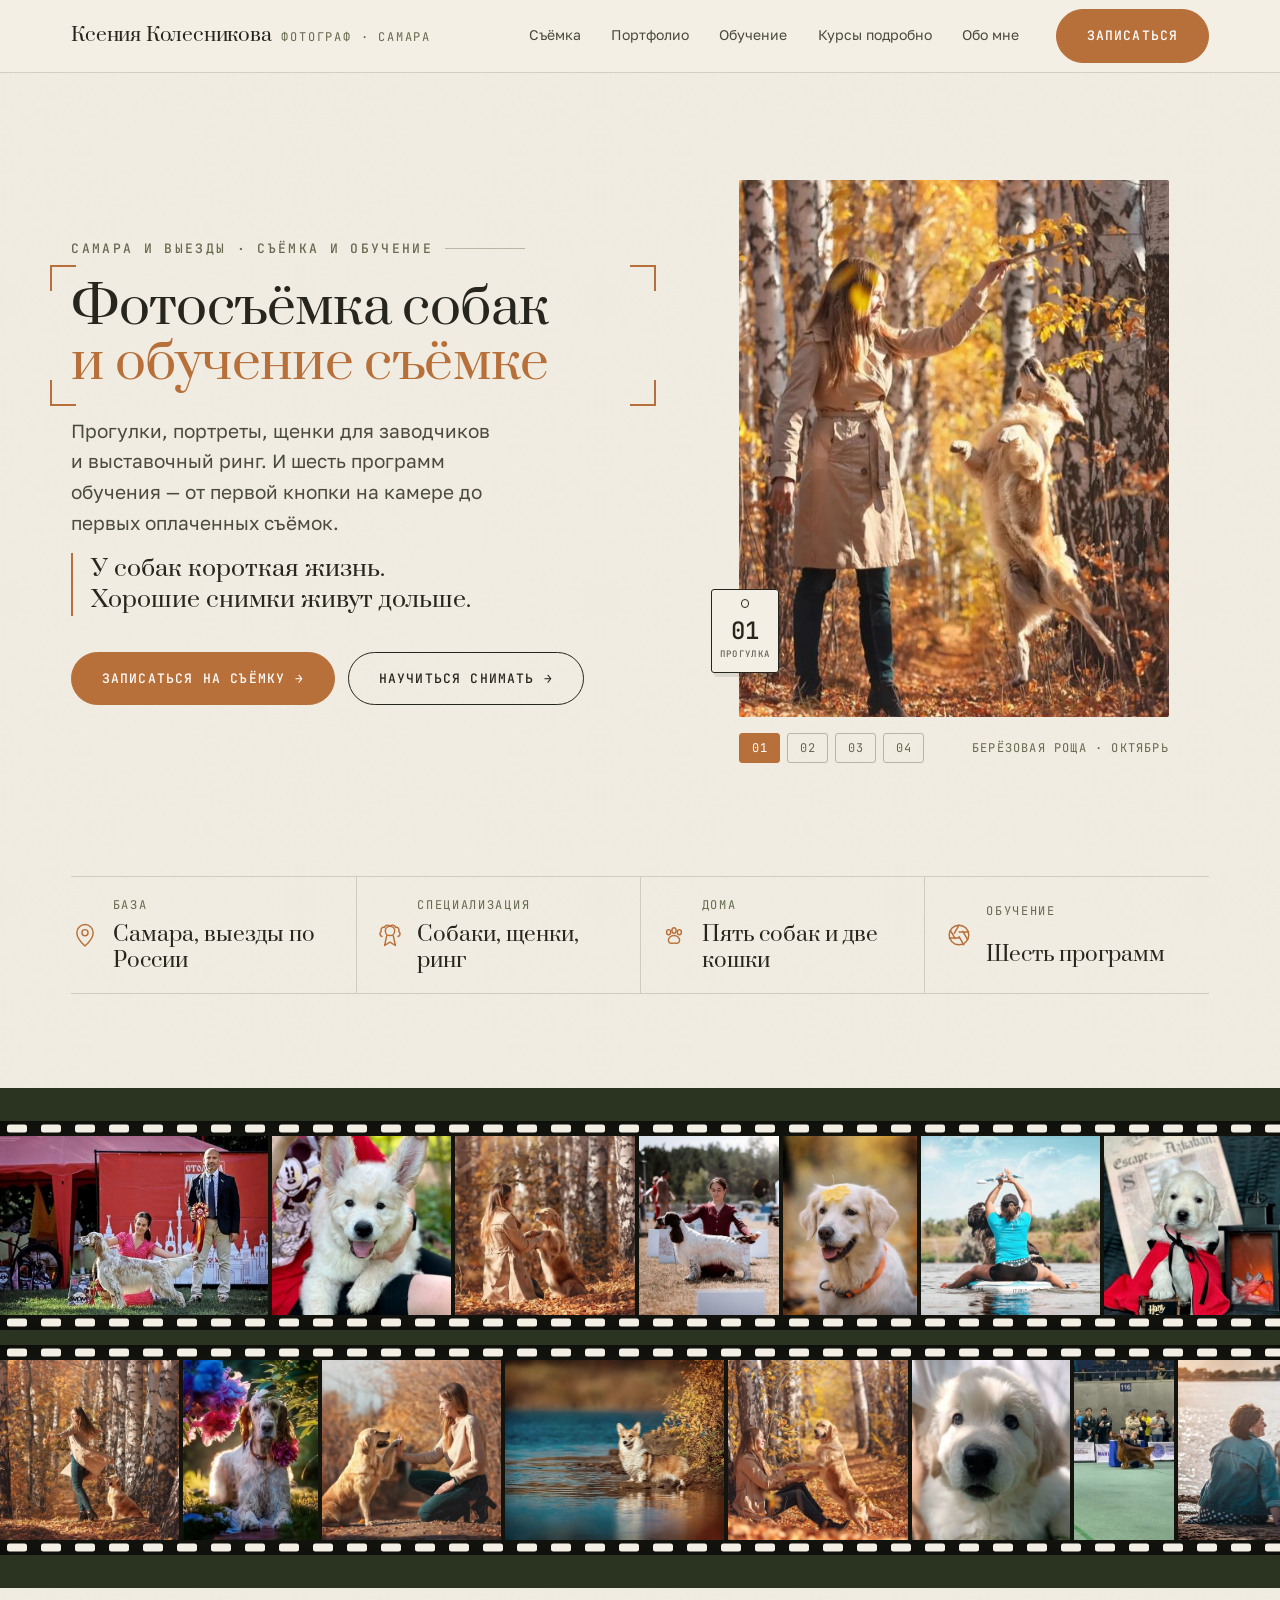
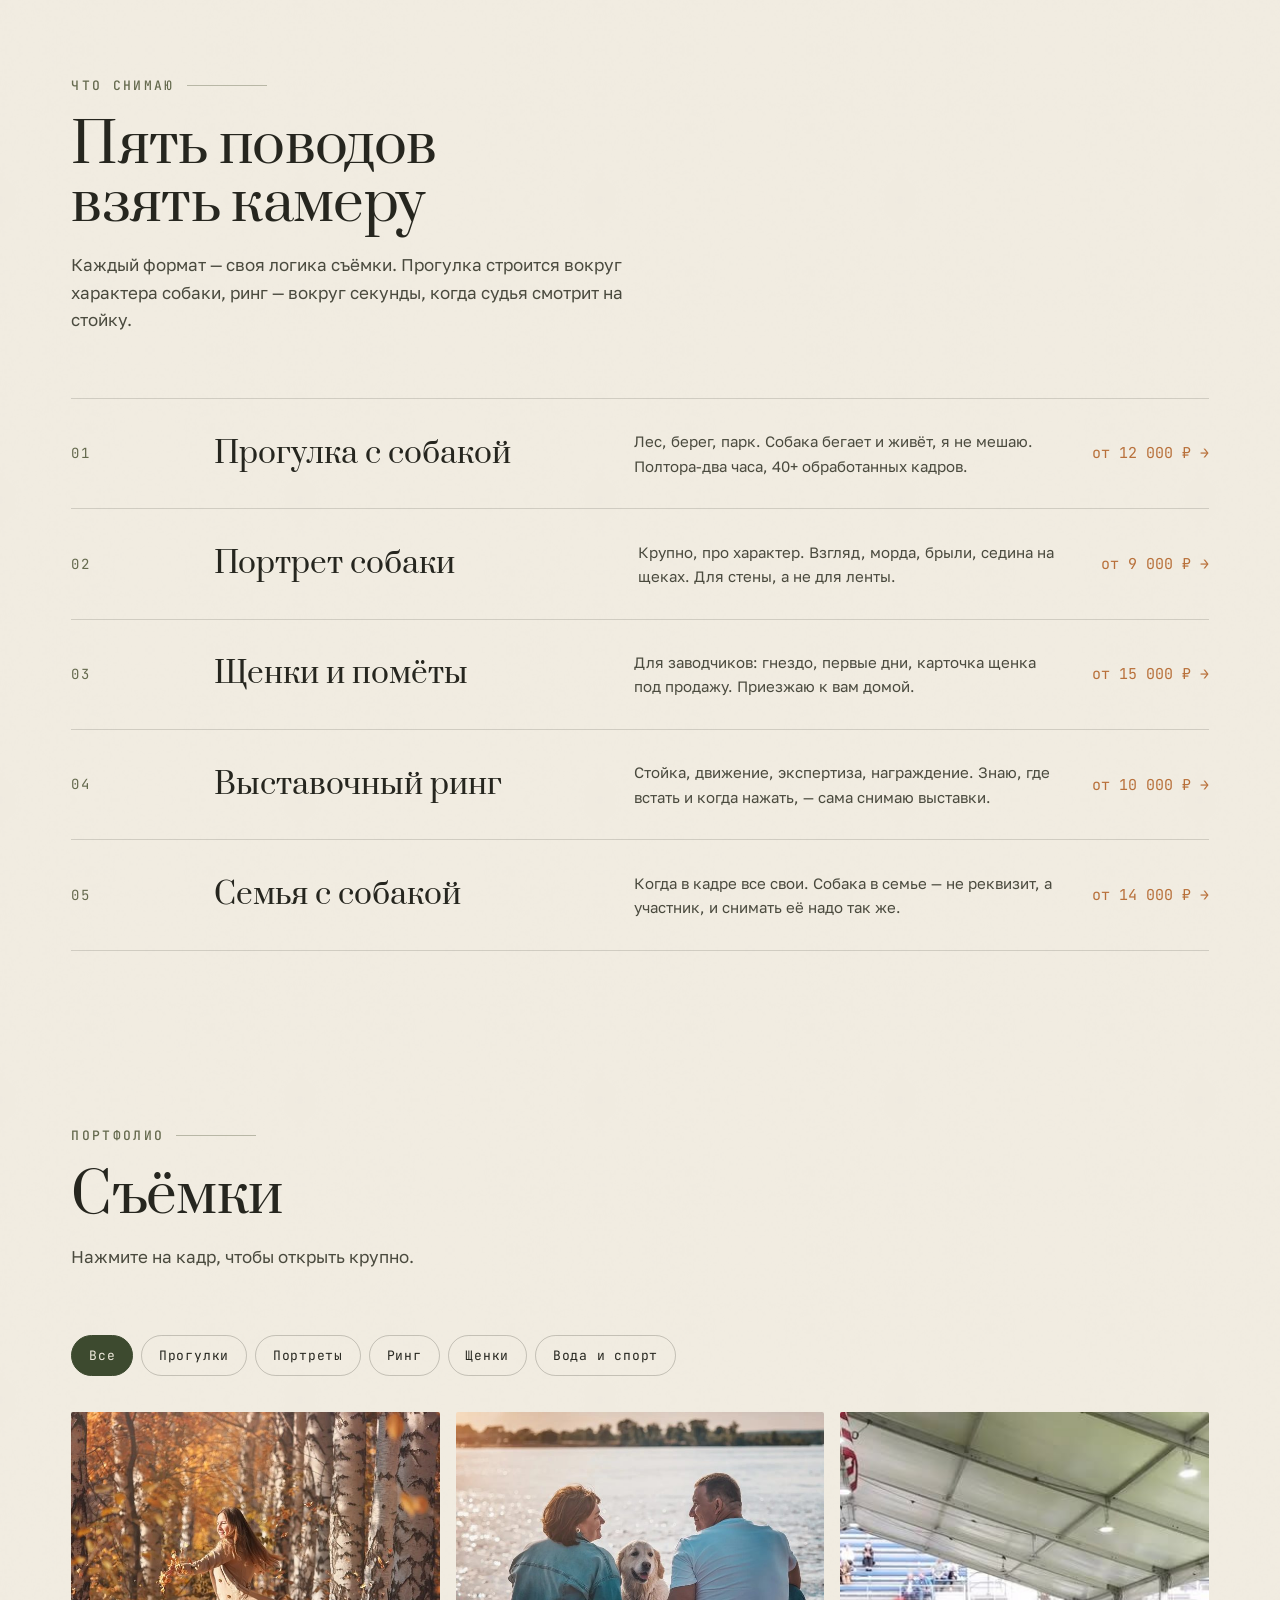
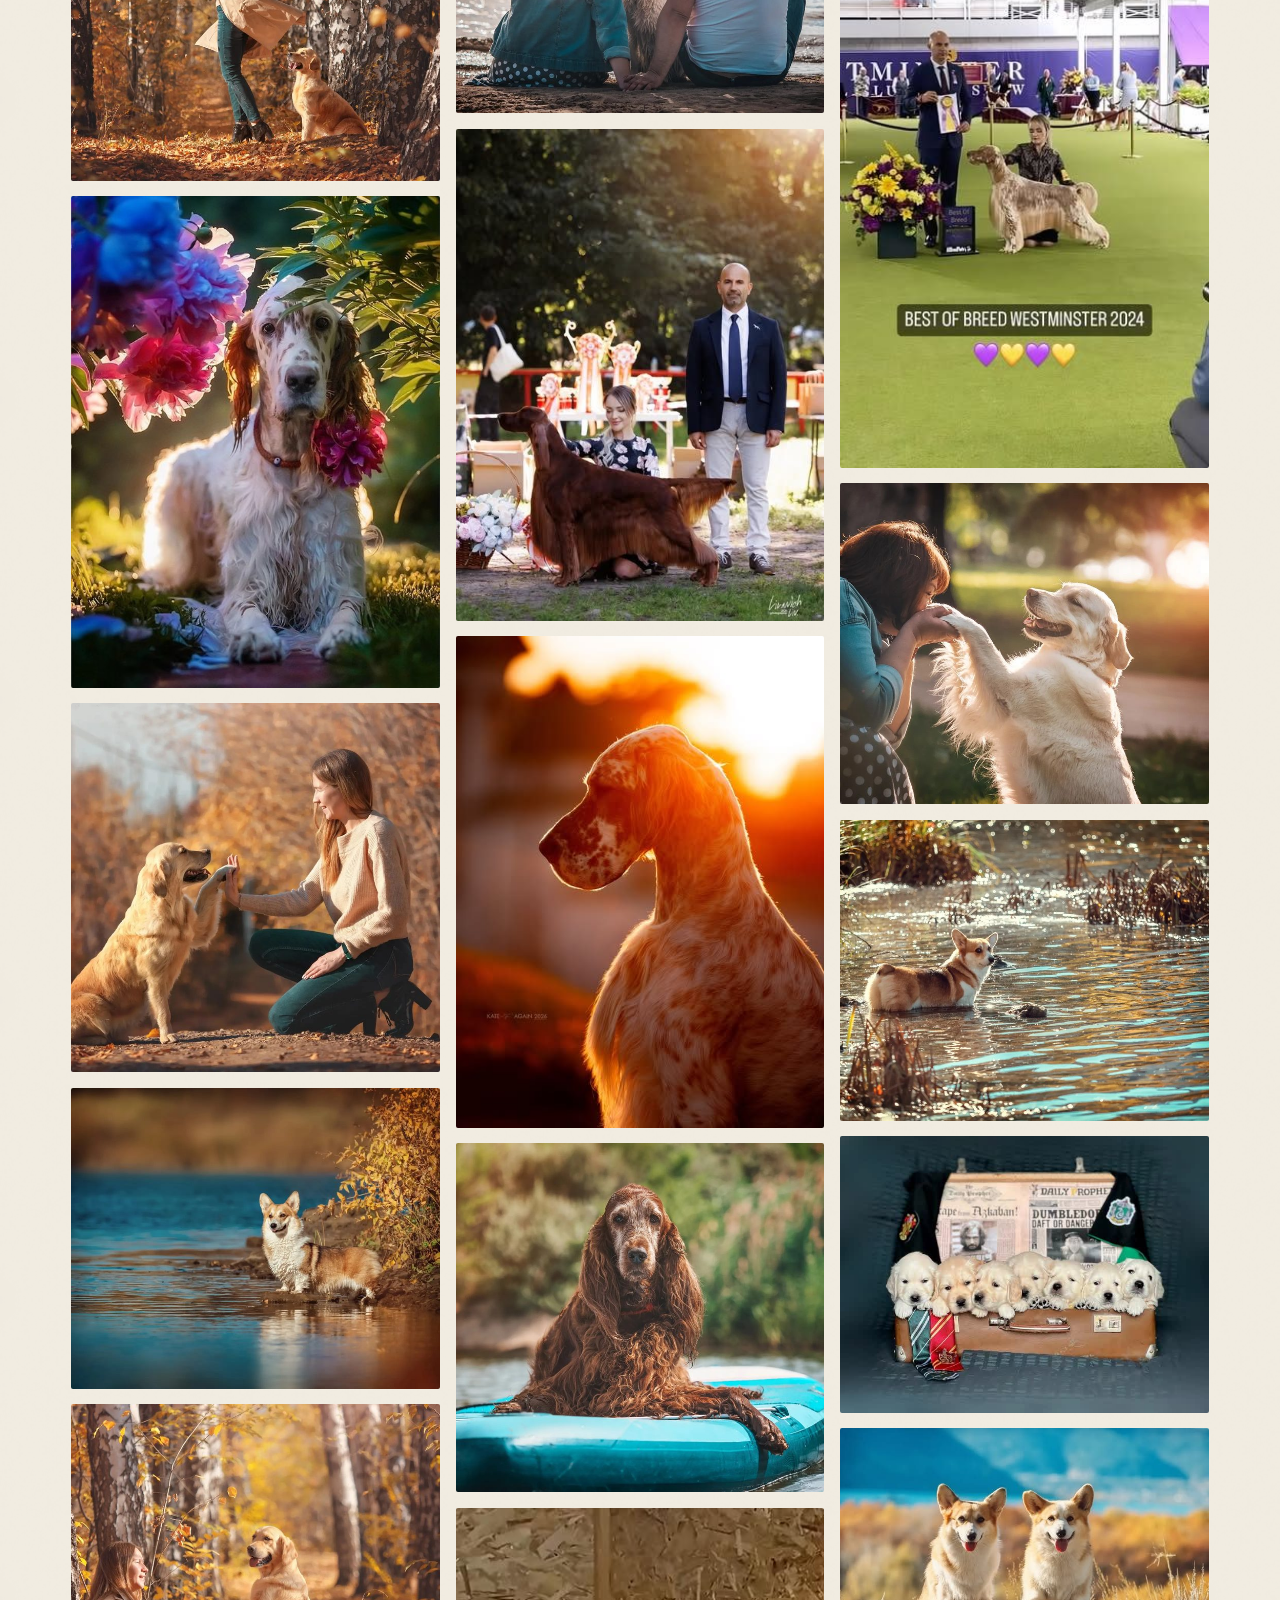
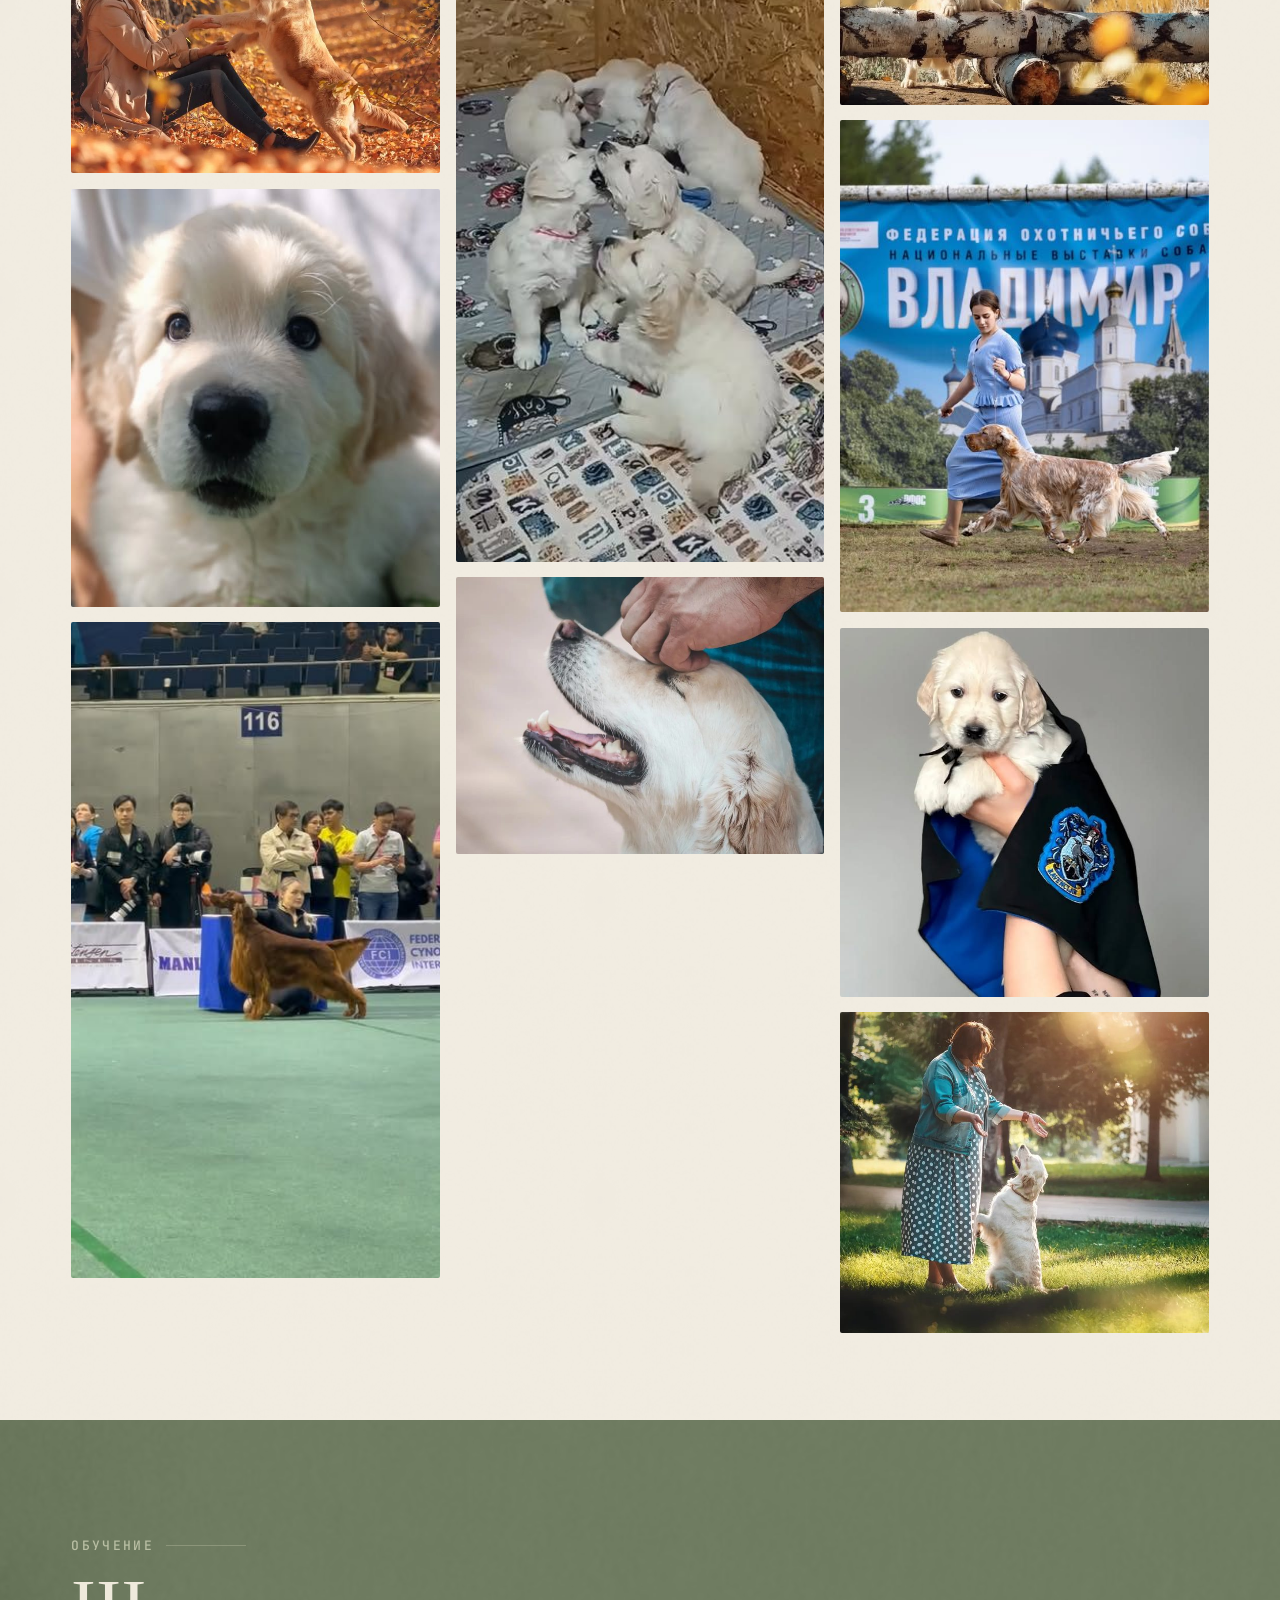
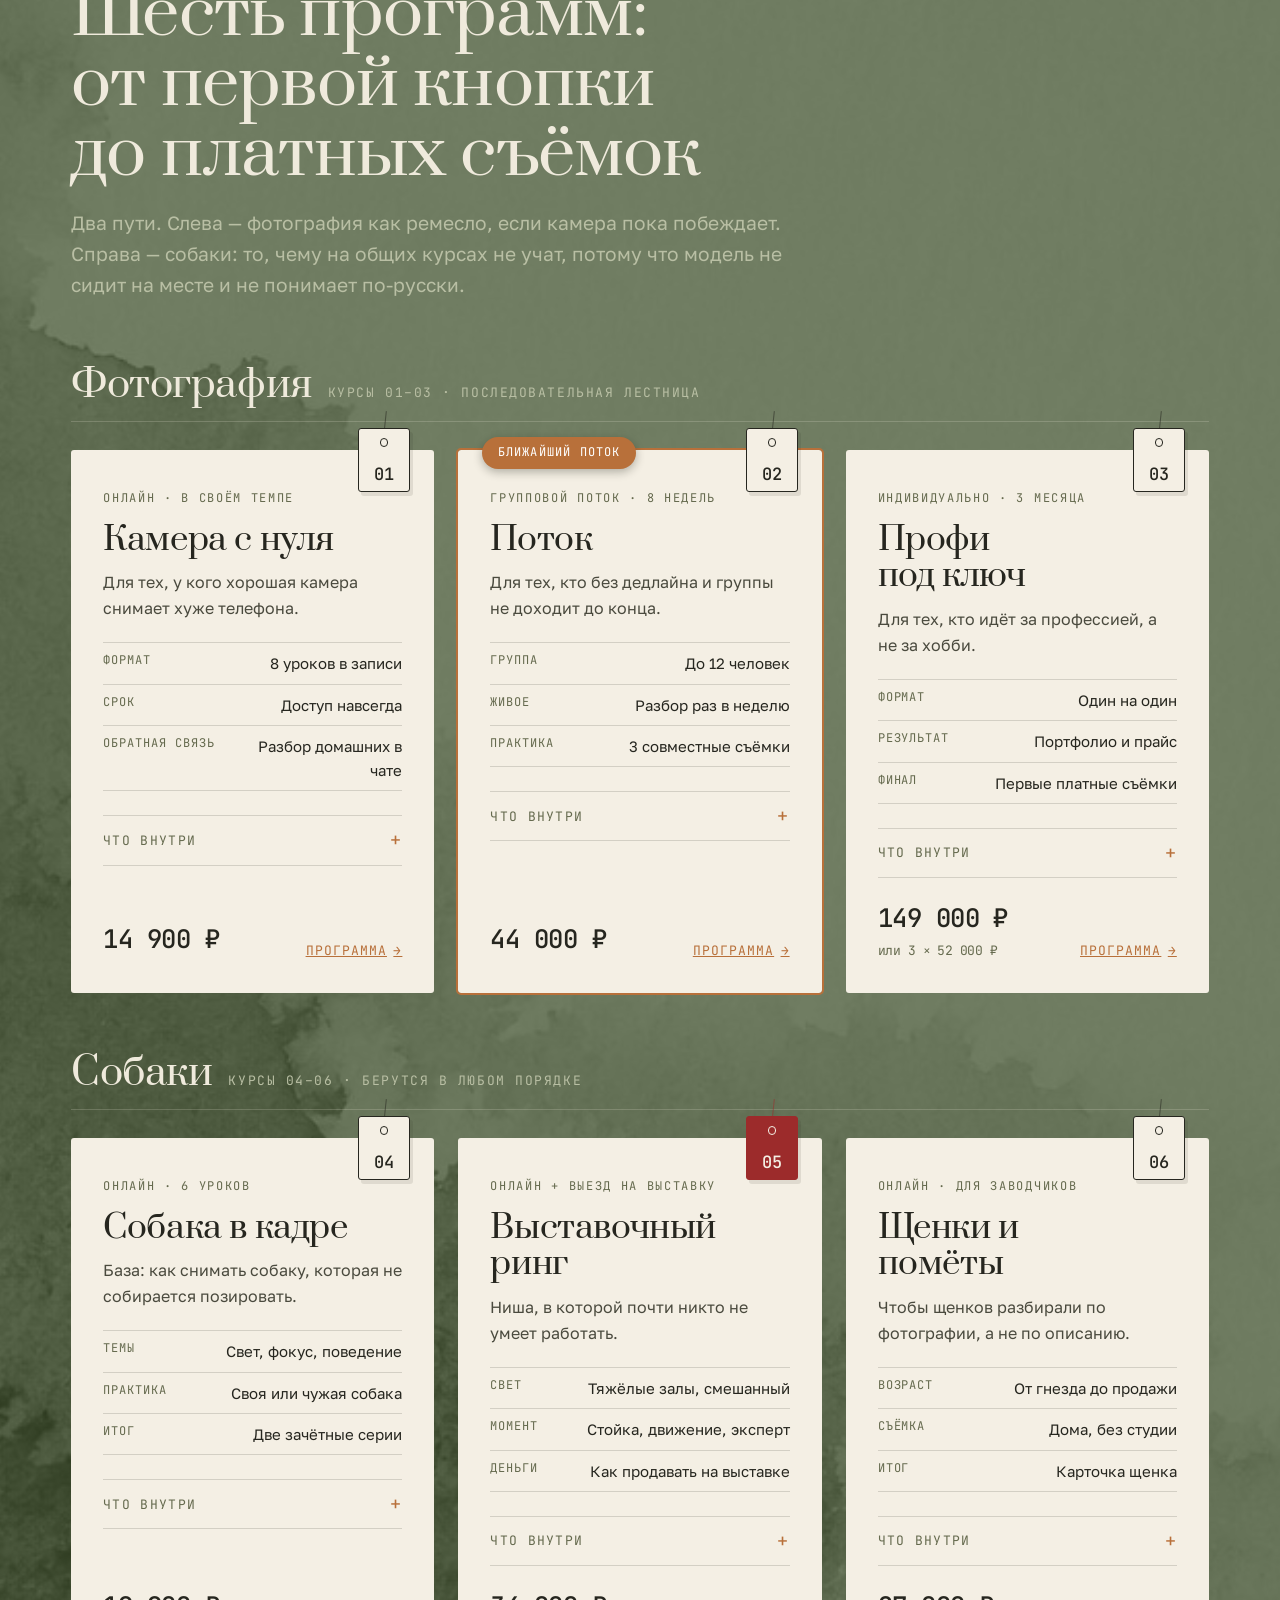
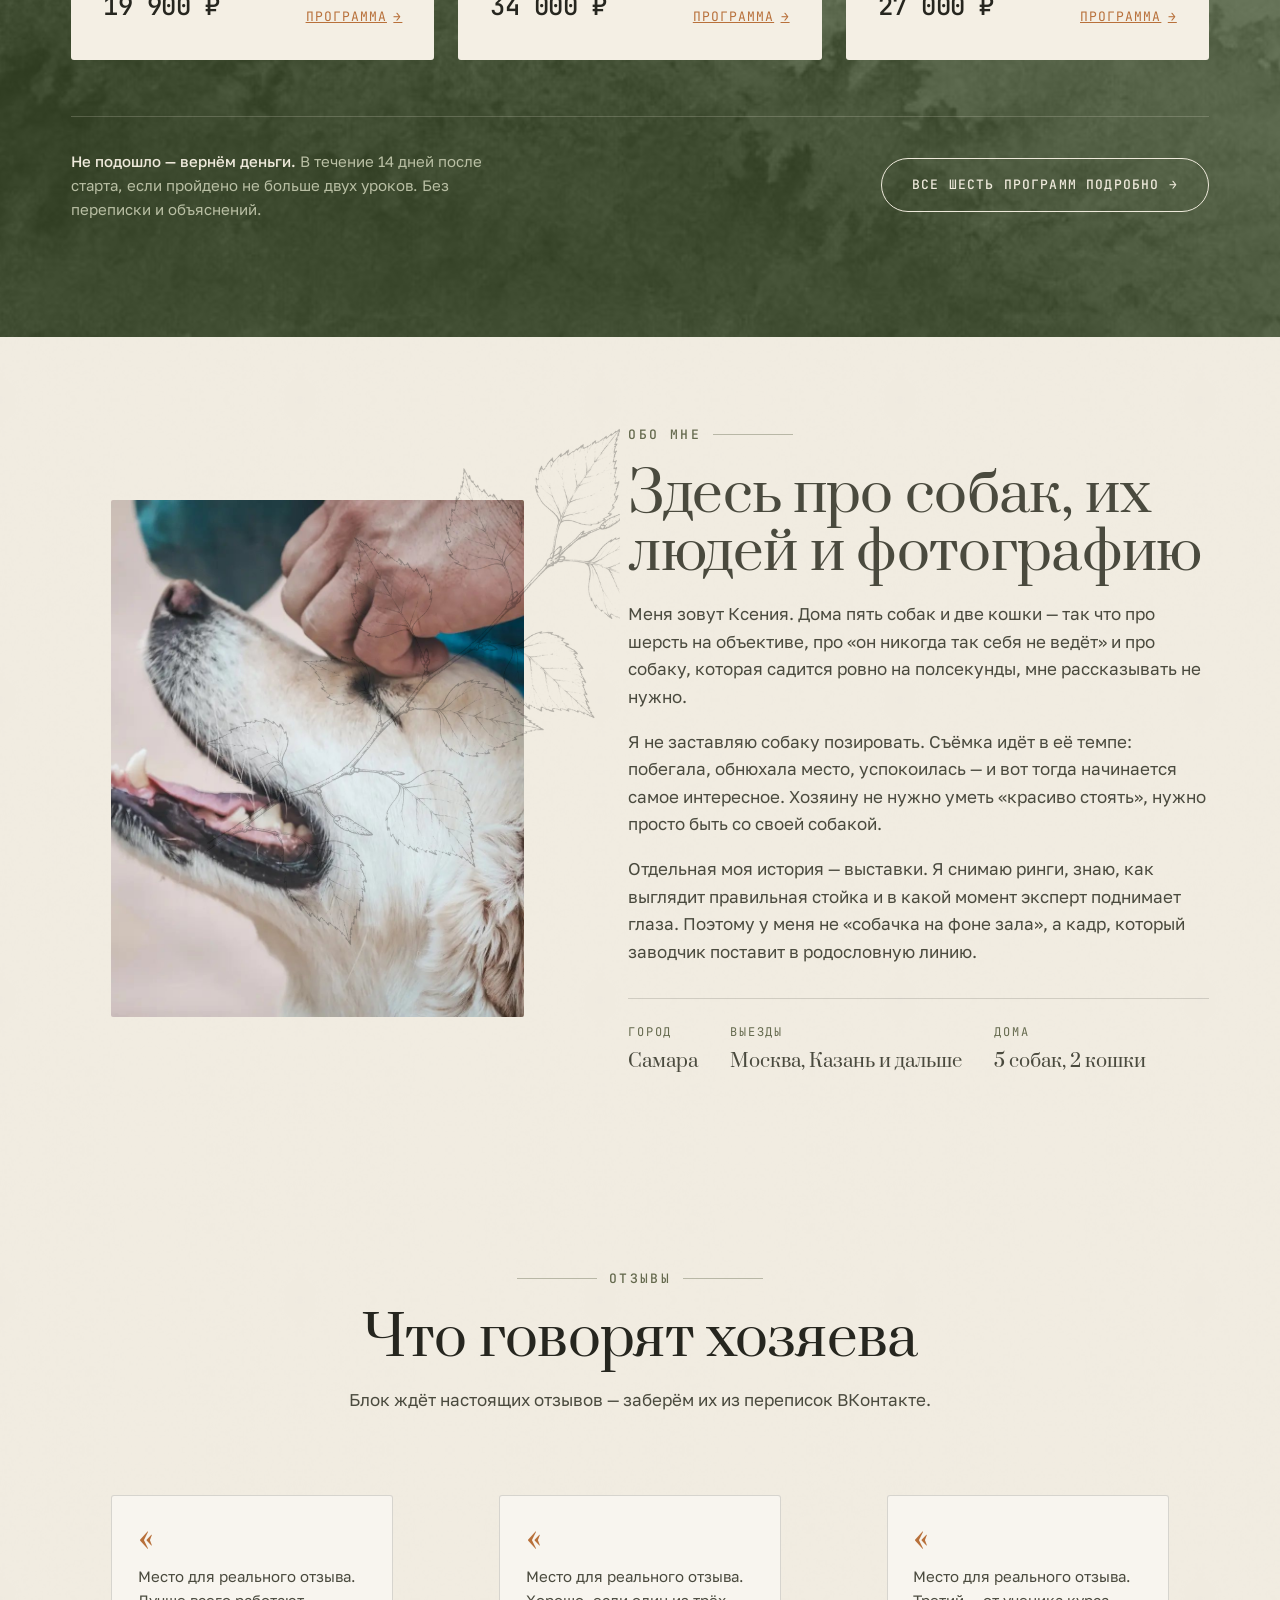
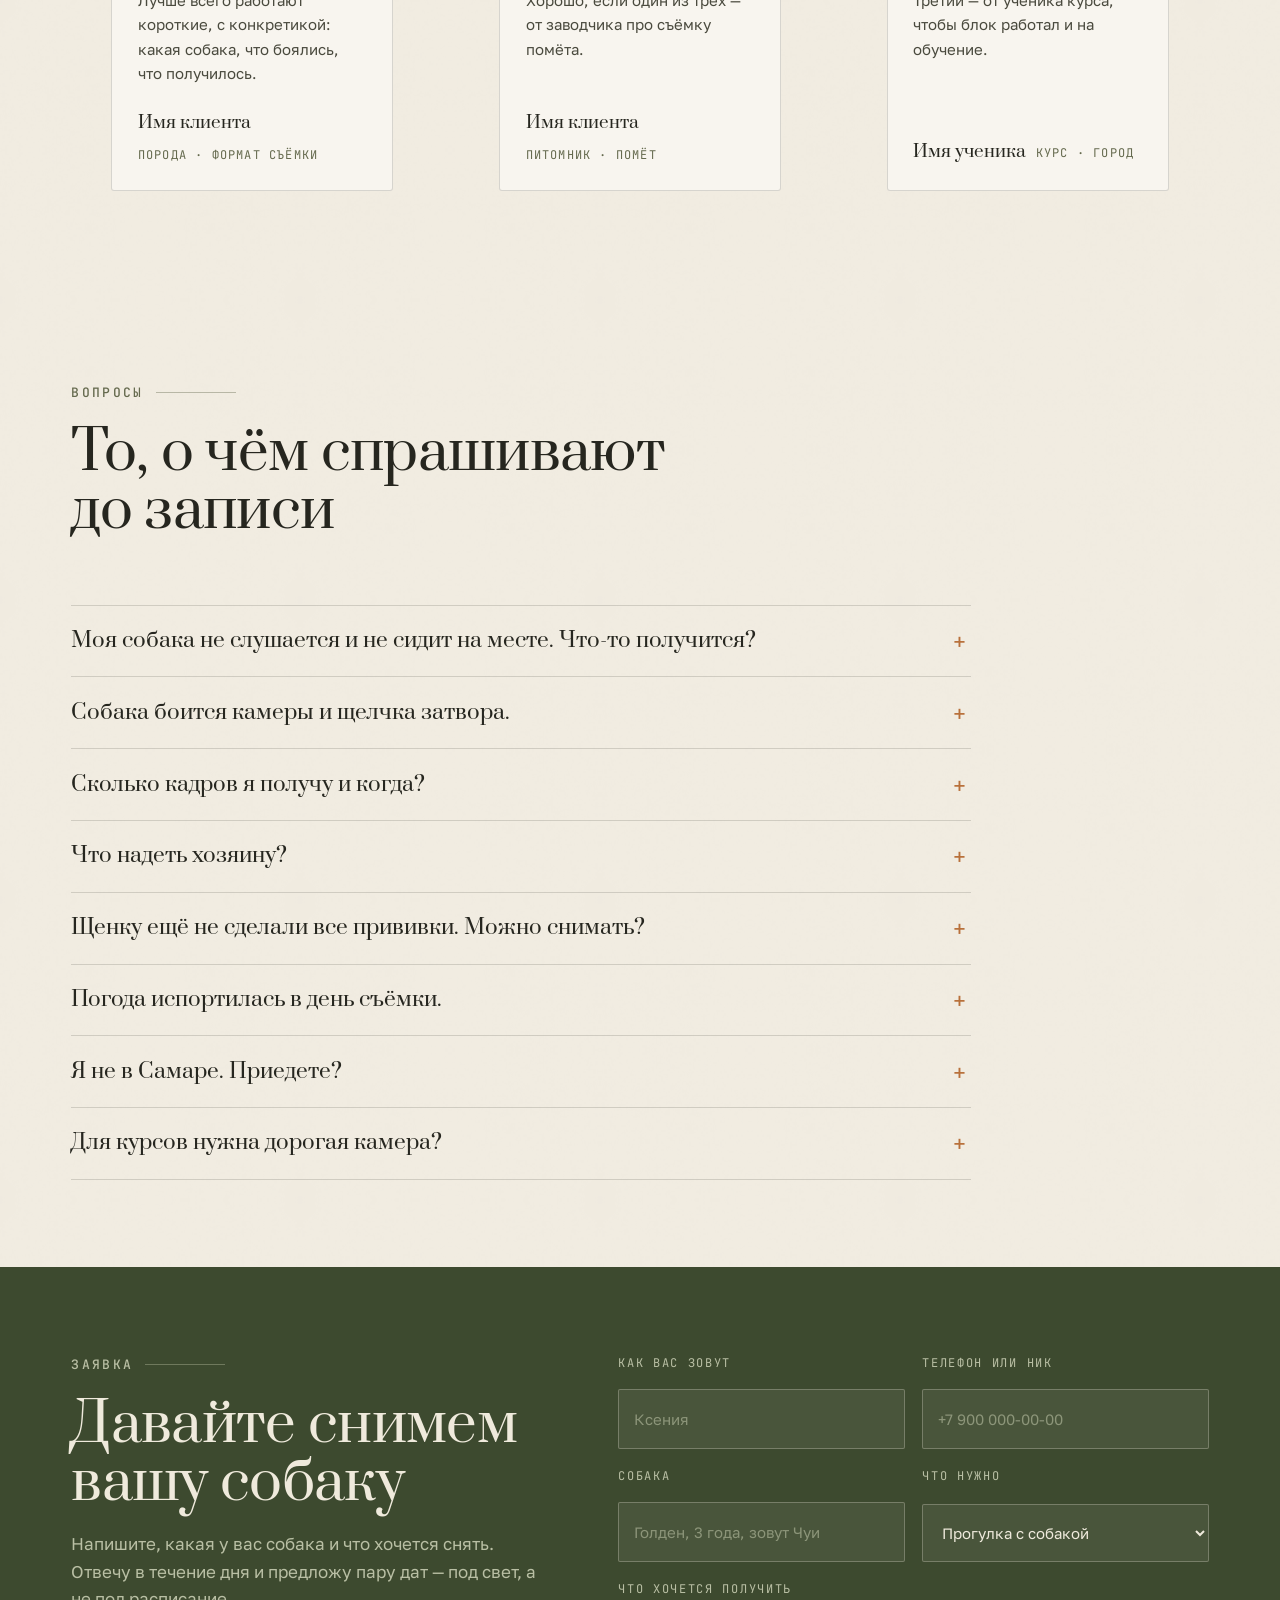
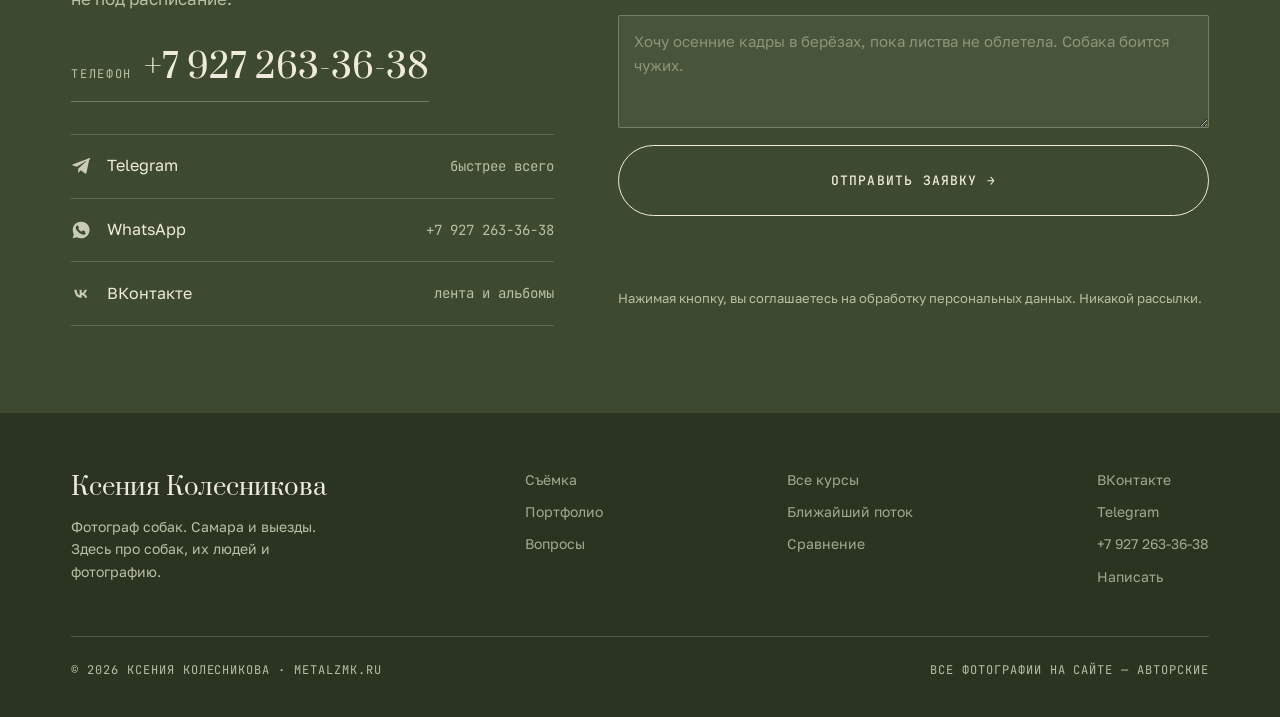
==== site/index.html @ 799fe236 "Сайт Ксении Колесниковой — фотографа собак из Самары Статический сайт на metalzmk.ru: главная и стра" ====
<!DOCTYPE html>
<html lang="ru">
<head>
<meta charset="utf-8">
<meta name="viewport" content="width=device-width, initial-scale=1">
<title>Ксения Колесникова — фотограф собак в Самаре. Съёмка и обучение</title>
<meta name="description" content="Съёмка собак в Самаре: прогулки, портреты, щенки для заводчиков, выставочный ринг. И шесть обучающих программ — от камеры с нуля до профессии фотографа-анималиста.">
<link rel="canonical" href="https://metalzmk.ru/">

<meta property="og:type" content="website">
<meta property="og:locale" content="ru_RU">
<meta property="og:site_name" content="Ксения Колесникова">
<meta property="og:title" content="Ксения Колесникова — фотограф собак в Самаре">
<meta property="og:description" content="Прогулки, портреты, щенки для заводчиков и выставочный ринг. Плюс шесть обучающих программ по фотографии и съёмке собак.">
<meta property="og:url" content="https://metalzmk.ru/">
<meta property="og:image" content="https://metalzmk.ru/assets/og.jpg">
<meta property="og:image:width" content="1200">
<meta property="og:image:height" content="630">
<meta name="twitter:card" content="summary_large_image">
<meta name="theme-color" content="#F4EFE4">

<link rel="icon" href="assets/favicon.svg" type="image/svg+xml">
<link rel="apple-touch-icon" href="assets/favicon.svg">

<link rel="preconnect" href="https://fonts.googleapis.com">
<link rel="preconnect" href="https://fonts.gstatic.com" crossorigin>
<link href="https://fonts.googleapis.com/css2?family=Prata&family=Golos+Text:wght@400;500;600&family=JetBrains+Mono:wght@400;500&display=swap" rel="stylesheet">
<script>document.documentElement.classList.add('js')</script>
<link rel="stylesheet" href="assets/css/styles.css?v=5c23a82e">
<link rel="preload" as="image" href="assets/photos/hero-birch-jump@720.jpg" fetchpriority="high">

<script type="application/ld+json">
{
  "@context": "https://schema.org",
  "@graph": [
    {
      "@type": ["LocalBusiness", "ProfessionalService"],
      "@id": "https://metalzmk.ru/#business",
      "name": "Ксения Колесникова — фотограф собак",
      "description": "Фотосъёмка собак в Самаре: прогулки, портреты, щенки и помёты для заводчиков, выставочный ринг. Обучение фотографии и съёмке собак.",
      "url": "https://metalzmk.ru/",
      "image": "https://metalzmk.ru/assets/og.jpg",
      "priceRange": "₽₽",
      "telephone": "+79272633638",
      "areaServed": [
        { "@type": "City", "name": "Самара" },
        { "@type": "City", "name": "Тольятти" },
        { "@type": "City", "name": "Москва" }
      ],
      "address": { "@type": "PostalAddress", "addressLocality": "Самара", "addressCountry": "RU" },
      "sameAs": ["https://vk.com/kolesnikovakseniafoto", "https://t.me/KolesnikovaKseniia"],
      "founder": { "@id": "https://metalzmk.ru/#person" }
    },
    {
      "@type": "Person",
      "@id": "https://metalzmk.ru/#person",
      "name": "Ксения Колесникова",
      "jobTitle": "Фотограф-анималист",
      "knowsAbout": ["съёмка собак", "выставочная фотография", "съёмка щенков", "анималистическая фотография"],
      "url": "https://metalzmk.ru/",
      "sameAs": ["https://vk.com/kolesnikovakseniafoto"]
    }
  ]
}
</script>
<script type="application/ld+json">
{
 "@context": "https://schema.org",
 "@type": "FAQPage",
 "mainEntity": [
  {
   "@type": "Question",
   "name": "Моя собака не слушается и не сидит на месте. Что-то получится?",
   "acceptedAnswer": {
    "@type": "Answer",
    "text": "Получится. Съёмка и не рассчитана на то, что собака будет сидеть. Половина хороших кадров — в движении: бег, прыжок, поворот головы на имя. От вас нужны только любимые лакомства и игрушка со звуком."
   }
  },
  {
   "@type": "Question",
   "name": "Собака боится камеры и щелчка затвора.",
   "acceptedAnswer": {
    "@type": "Answer",
    "text": "Первые двадцать минут я не снимаю вообще — мы просто гуляем и знакомимся. Дальше начинаю с расстояния, длинным объективом, и подхожу ближе только когда собака перестаёт обращать на меня внимание. С пугливыми это нормальный рабочий сценарий, а не проблема."
   }
  },
  {
   "@type": "Question",
   "name": "Сколько кадров я получу и когда?",
   "acceptedAnswer": {
    "@type": "Answer",
    "text": "С прогулки — от 40 обработанных кадров, весь удачный отснятый материал без цветокоррекции отдаю сразу. Готовая обработка — в течение 10 рабочих дней. Срочная — за доплату, обсуждаем на съёмке."
   }
  },
  {
   "@type": "Question",
   "name": "Что надеть хозяину?",
   "acceptedAnswer": {
    "@type": "Answer",
    "text": "Однотонное, спокойных природных цветов — беж, охра, олива, тёплый серый. Избегайте крупных логотипов, ярких принтов и одежды в цвет собаки: белый ретривер на фоне белой куртки сливается. Обувь — в которой не жалко зайти в листву и в воду."
   }
  },
  {
   "@type": "Question",
   "name": "Щенку ещё не сделали все прививки. Можно снимать?",
   "acceptedAnswer": {
    "@type": "Answer",
    "text": "Да, но дома. Для непривитых щенков и для помётов я приезжаю к вам — уличную прогулку до окончания карантина не предлагаю. Свет ставлю из того, что есть в квартире, студия не нужна."
   }
  },
  {
   "@type": "Question",
   "name": "Погода испортилась в день съёмки.",
   "acceptedAnswer": {
    "@type": "Answer",
    "text": "Переносим без потерь и без доплаты — решение принимаем накануне вечером. Пасмурное небо, кстати, лучше жёсткого полудня: мягкий свет ровно ложится на морду. Отменяем только из-за ливня, грозы и сильного мороза."
   }
  },
  {
   "@type": "Question",
   "name": "Я не в Самаре. Приедете?",
   "acceptedAnswer": {
    "@type": "Answer",
    "text": "Приеду. Регулярно бываю в Москве и Казани, выезжаю и в другие города — особенно если под съёмку собирается несколько собак или это выставка. Напишите, куда и когда, посчитаю дорогу."
   }
  },
  {
   "@type": "Question",
   "name": "Для курсов нужна дорогая камера?",
   "acceptedAnswer": {
    "@type": "Answer",
    "text": "Нет. Нужна любая зеркальная или беззеркальная камера со сменным объективом и ручными режимами — подойдёт и та, что лежит с 2015 года. На курсе «Камера с нуля» первый урок как раз о том, чтобы перестать бояться колёсиков. Телефон для курсов не подойдёт."
   }
  }
 ]
}
</script>
</head>
<body>
<a class="skip" href="#main">К основному содержанию</a>

<header class="site-head">
  <div class="wrap site-head__in">
    <a class="brand" href="/">
      <span class="brand__name">Ксения Колесникова</span>
      <span class="brand__role">фотограф · Самара</span>
    </a>

    <nav class="nav" id="nav" aria-label="Основная навигация">
      <a class="nav__link" href="#services">Съёмка</a>
      <a class="nav__link" href="#folio">Портфолио</a>
      <a class="nav__link" href="#edu">Обучение</a>
      <a class="nav__link" href="obuchenie.html">Курсы подробно</a>
      <a class="nav__link" href="#about">Обо мне</a>
      <a class="btn btn--solid nav__cta" href="#contact">Записаться</a>
    </nav>

    <button class="burger" id="burger" aria-label="Меню" aria-expanded="false" aria-controls="nav">
      <span></span><span></span><span></span>
    </button>
  </div>
</header>

<main id="main">

  <!-- ================= HERO ================= -->
  <section class="hero wrap">
    <div class="hero__grid">
      <div class="hero__text rise">
        <p class="eyebrow">Самара и выезды · съёмка и обучение</p>
        <h1 class="hero__title">Фотосъёмка собак <em>и обучение съёмке</em></h1>
        <p class="hero__lead">
          Прогулки, портреты, щенки для заводчиков и выставочный ринг.
          И шесть программ обучения — от первой кнопки на камере
          до первых оплаченных съёмок.
        </p>
        <p class="hero__thesis">У собак короткая жизнь. Хорошие снимки живут дольше.</p>
        <div class="hero__actions">
          <a class="btn btn--solid" href="#contact">Записаться на съёмку <span class="btn__arr">→</span></a>
          <a class="btn" href="#edu">Научиться снимать <span class="btn__arr">→</span></a>
        </div>
      </div>

      <figure class="hero__figure rise">
        <div class="hero__stage">
          <div class="hero__frame">
          <div class="shots" id="hero-shots">
            <img class="hero__img shot" data-on="true" src="assets/photos/hero-birch-jump@720.jpg" width="720" height="720" alt="Девушка в берёзовой роще, золотистый ретривер в прыжке навстречу, осенняя листва в контровом свете">
            <img class="hero__img shot" loading="lazy" src="assets/photos/show-setter-stack@720.jpg" width="480" height="640" alt="Ирландский сеттер в выставочной стойке, хэндлер и эксперт в ринге">
            <img class="hero__img shot" loading="lazy" src="assets/photos/portrait-setter-peonies@720.jpg" width="540" height="720" alt="Английский сеттер в венке из пионов — кадр, который разбираем на курсе">
            <img class="hero__img shot" loading="lazy" src="assets/photos/puppy-face@720.jpg" width="565" height="640" alt="Крупный портрет белого щенка золотистого ретривера">
          </div>
          </div>

        <span class="ring-tag hero__tag" aria-hidden="true">
          <span class="ring-tag__num" id="hero-num">01</span>
          <span class="ring-tag__cap" id="hero-cap">прогулка</span>
        </span>
        </div>

        <div class="hero__bar">
          <div class="hero__dots" role="tablist" aria-label="Направления съёмки">
            <button class="hero__dot" role="tab" aria-selected="true" data-caption="Берёзовая роща · октябрь" data-tag="прогулка" aria-label="Прогулка"><span>01</span></button>
            <button class="hero__dot" role="tab" aria-selected="false" data-caption="Выставочный ринг · экспертиза" data-tag="ринг" aria-label="Ринг"><span>02</span></button>
            <button class="hero__dot" role="tab" aria-selected="false" data-caption="Чему учу на курсах" data-tag="обучение" aria-label="Обучение"><span>03</span></button>
            <button class="hero__dot" role="tab" aria-selected="false" data-caption="Щенки и помёты · для заводчиков" data-tag="щенки" aria-label="Щенки"><span>04</span></button>
          </div>
          <figcaption class="hero__caption" id="hero-note">Берёзовая роща · октябрь</figcaption>
        </div>
      </figure>
    </div>

    <dl class="hero__strip rise">
      <div class="hero__stat"><span class="hero__ico" aria-hidden="true"><svg viewBox="0 0 24 24" fill="none" stroke="currentColor" stroke-width="1.25" stroke-linecap="round" stroke-linejoin="round"><path d="M12 21.5s7-6.6 7-11.5a7 7 0 1 0-14 0c0 4.9 7 11.5 7 11.5z"/><circle cx="12" cy="10" r="2.6"/></svg></span><dt>База</dt><dd>Самара, выезды по России</dd></div>
      <div class="hero__stat"><span class="hero__ico" aria-hidden="true"><svg viewBox="0 0 24 24" fill="none" stroke="currentColor" stroke-width="1.25" stroke-linecap="round" stroke-linejoin="round"><circle cx="12" cy="8.5" r="4"/><path d="M12 4.5c1.6-1.6 4.2-1.1 4.9 1 1.9-.5 3.6 1.6 2.6 3.4 1.7 1.1 1.4 3.8-.6 4.4M12 4.5c-1.6-1.6-4.2-1.1-4.9 1-1.9-.5-3.6 1.6-2.6 3.4-1.7 1.1-1.4 3.8.6 4.4"/><path d="M9.2 12.6 7.4 21l4.6-2.8L16.6 21l-1.8-8.4"/></svg></span><dt>Специализация</dt><dd>Собаки, щенки, ринг</dd></div>
      <div class="hero__stat"><span class="hero__ico" aria-hidden="true"><svg viewBox="0 0 24 24" fill="none" stroke="currentColor" stroke-width="1.25" stroke-linecap="round" stroke-linejoin="round"><ellipse cx="7.4" cy="9.6" rx="1.7" ry="2.2"/><ellipse cx="12" cy="8.2" rx="1.8" ry="2.4"/><ellipse cx="16.6" cy="9.6" rx="1.7" ry="2.2"/><path d="M12 12.4c2.7 0 4.8 2 4.8 4.2 0 1.7-1.4 2.8-3 2.5-1.2-.2-2.4-.2-3.6 0-1.6.3-3-.8-3-2.5 0-2.2 2.1-4.2 4.8-4.2z"/></svg></span><dt>Дома</dt><dd>Пять собак и две кошки</dd></div>
      <div class="hero__stat"><span class="hero__ico" aria-hidden="true"><svg viewBox="0 0 24 24" fill="none" stroke="currentColor" stroke-width="1.25" stroke-linecap="round" stroke-linejoin="round"><circle cx="12" cy="12" r="8.4"/><path d="M12 3.6 7.9 10.7M20.3 9.4h-8.2M16.1 20.4 12 13.3M3.7 14.6h8.2M4.6 8.1l4.1 7.1M19.4 15.9l-4.1-7.1"/></svg></span><dt>Обучение</dt><dd>Шесть программ</dd></div>
    </dl>
  </section>


  <!-- ================= ПЛЁНКА ================= -->
  <section class="reels rise" aria-label="Плёнка со съёмок">
    <div class="reel">
      <div class="reel__track">
        <span class="reel__perf reel__perf--top" aria-hidden="true"></span>
        <span class="reel__perf reel__perf--bot" aria-hidden="true"></span>
        <figure class="reel__cell"><img loading="lazy" src="assets/photos/show-podium@440.jpg" width="440" height="294" alt="Ринг · награждение — кадр Ксении Колесниковой"><figcaption>Ринг · награждение</figcaption></figure>
        <figure class="reel__cell"><img loading="lazy" src="assets/photos/puppy-santa@440.jpg" width="440" height="440" alt="Щенки · сюжет — кадр Ксении Колесниковой"><figcaption>Щенки · сюжет</figcaption></figure>
        <figure class="reel__cell"><img loading="lazy" src="assets/photos/walk-puppy-autumn@440.jpg" width="440" height="440" alt="Прогулка · щенок — кадр Ксении Колесниковой"><figcaption>Прогулка · щенок</figcaption></figure>
        <figure class="reel__cell"><img loading="lazy" src="assets/photos/show-springer@440.jpg" width="344" height="440" alt="Ринг · хэндлинг — кадр Ксении Колесниковой"><figcaption>Ринг · хэндлинг</figcaption></figure>
        <figure class="reel__cell"><img loading="lazy" src="assets/photos/portrait-golden-leaf@440.jpg" width="330" height="440" alt="Портрет · лист — кадр Ксении Колесниковой"><figcaption>Портрет · лист</figcaption></figure>
        <figure class="reel__cell"><img loading="lazy" src="assets/photos/active-sup-yoga@440.jpg" width="440" height="440" alt="Спорт · сап — кадр Ксении Колесниковой"><figcaption>Спорт · сап</figcaption></figure>
        <figure class="reel__cell"><img loading="lazy" src="assets/photos/puppy-newspaper@440.jpg" width="440" height="440" alt="Щенки · карточка — кадр Ксении Колесниковой"><figcaption>Щенки · карточка</figcaption></figure>
        <figure class="reel__cell"><img loading="lazy" src="assets/photos/show-girl-setter@440.jpg" width="440" height="294" alt="Выставка · за рингом — кадр Ксении Колесниковой"><figcaption>Выставка · за рингом</figcaption></figure>
        <figure class="reel__cell"><img loading="lazy" src="assets/photos/puppy-white@440.jpg" width="247" height="440" alt="Щенки · портрет — кадр Ксении Колесниковой"><figcaption>Щенки · портрет</figcaption></figure>
        <figure class="reel__cell"><img loading="lazy" src="assets/photos/show-cocker-award@440.jpg" width="247" height="440" alt="Ринг · розетка — кадр Ксении Колесниковой"><figcaption>Ринг · розетка</figcaption></figure>
        <figure class="reel__cell"><img loading="lazy" src="assets/photos/puppy-blanket@440.jpg" width="248" height="440" alt="Щенки · дома — кадр Ксении Колесниковой"><figcaption>Щенки · дома</figcaption></figure>
        <figure class="reel__cell"><img loading="lazy" src="assets/photos/hero-birch-jump@440.jpg" width="440" height="440" alt="Прогулка · берёзы — кадр Ксении Колесниковой"><figcaption>Прогулка · берёзы</figcaption></figure>
      </div>
    </div>
    <div class="reel reel--rev">
      <div class="reel__track">
        <span class="reel__perf reel__perf--top" aria-hidden="true"></span>
        <span class="reel__perf reel__perf--bot" aria-hidden="true"></span>
        <figure class="reel__cell"><img loading="lazy" src="assets/photos/walk-birch-leaves@440.jpg" width="440" height="440" alt="Прогулка · листья — кадр Ксении Колесниковой"><figcaption>Прогулка · листья</figcaption></figure>
        <figure class="reel__cell"><img loading="lazy" src="assets/photos/portrait-setter-peonies@440.jpg" width="330" height="440" alt="Портрет · сеттер — кадр Ксении Колесниковой"><figcaption>Портрет · сеттер</figcaption></figure>
        <figure class="reel__cell"><img loading="lazy" src="assets/photos/walk-autumn-paw@440.jpg" width="440" height="440" alt="Прогулка · лапа — кадр Ксении Колесниковой"><figcaption>Прогулка · лапа</figcaption></figure>
        <figure class="reel__cell"><img loading="lazy" src="assets/photos/active-corgi-shore@440.jpg" width="440" height="359" alt="Вода · корги — кадр Ксении Колесниковой"><figcaption>Вода · корги</figcaption></figure>
        <figure class="reel__cell"><img loading="lazy" src="assets/photos/walk-sit-autumn@440.jpg" width="440" height="440" alt="Прогулка · осень — кадр Ксении Колесниковой"><figcaption>Прогулка · осень</figcaption></figure>
        <figure class="reel__cell"><img loading="lazy" src="assets/photos/puppy-face@440.jpg" width="388" height="440" alt="Щенки · портрет — кадр Ксении Колесниковой"><figcaption>Щенки · портрет</figcaption></figure>
        <figure class="reel__cell"><img loading="lazy" src="assets/photos/show-ring-number@440.jpg" width="247" height="440" alt="Ринг · экспертиза — кадр Ксении Колесниковой"><figcaption>Ринг · экспертиза</figcaption></figure>
        <figure class="reel__cell"><img loading="lazy" src="assets/photos/family-water-sunset@440.jpg" width="440" height="360" alt="Семья · берег — кадр Ксении Колесниковой"><figcaption>Семья · берег</figcaption></figure>
        <figure class="reel__cell"><img loading="lazy" src="assets/photos/show-setter-stack@440.jpg" width="330" height="440" alt="Ринг · стойка — кадр Ксении Колесниковой"><figcaption>Ринг · стойка</figcaption></figure>
        <figure class="reel__cell"><img loading="lazy" src="assets/photos/portrait-setter-sunset@440.jpg" width="330" height="440" alt="Портрет · контровой — кадр Ксении Колесниковой"><figcaption>Портрет · контровой</figcaption></figure>
        <figure class="reel__cell"><img loading="lazy" src="assets/photos/active-sup-setter@440.jpg" width="440" height="416" alt="Спорт · сап — кадр Ксении Колесниковой"><figcaption>Спорт · сап</figcaption></figure>
        <figure class="reel__cell"><img loading="lazy" src="assets/photos/puppies-litter@440.jpg" width="248" height="440" alt="Щенки · гнездо — кадр Ксении Колесниковой"><figcaption>Щенки · гнездо</figcaption></figure>
      </div>
    </div>
  </section>

  <!-- ================= УСЛУГИ ================= -->
  <section class="band wrap" id="services">
    <div class="sec-head rise">
      <p class="eyebrow">Что снимаю</p>
      <h2 class="sec-head__title">Пять поводов взять камеру</h2>
      <p class="sec-head__sub">
        Каждый формат — своя логика съёмки. Прогулка строится вокруг характера собаки,
        ринг — вокруг секунды, когда судья смотрит на стойку.
      </p>
    </div>

    <div class="svc-list rise">
      <a class="svc" href="#contact">
        <span class="svc__idx">01</span>
        <span class="svc__name">Прогулка с собакой</span>
        <span class="svc__desc">Лес, берег, парк. Собака бегает и живёт, я не мешаю. Полтора-два часа, 40+ обработанных кадров.</span>
        <span class="svc__meta">от 12 000 ₽ <span class="svc__arr">→</span></span>
      </a>
      <a class="svc" href="#contact">
        <span class="svc__idx">02</span>
        <span class="svc__name">Портрет собаки</span>
        <span class="svc__desc">Крупно, про характер. Взгляд, морда, брыли, седина на щеках. Для стены, а не для ленты.</span>
        <span class="svc__meta">от 9 000 ₽ <span class="svc__arr">→</span></span>
      </a>
      <a class="svc" href="#contact">
        <span class="svc__idx">03</span>
        <span class="svc__name">Щенки и помёты</span>
        <span class="svc__desc">Для заводчиков: гнездо, первые дни, карточка щенка под продажу. Приезжаю к вам домой.</span>
        <span class="svc__meta">от 15 000 ₽ <span class="svc__arr">→</span></span>
      </a>
      <a class="svc" href="#contact">
        <span class="svc__idx">04</span>
        <span class="svc__name">Выставочный ринг</span>
        <span class="svc__desc">Стойка, движение, экспертиза, награждение. Знаю, где встать и когда нажать, — сама снимаю выставки.</span>
        <span class="svc__meta">от 10 000 ₽ <span class="svc__arr">→</span></span>
      </a>
      <a class="svc" href="#contact">
        <span class="svc__idx">05</span>
        <span class="svc__name">Семья с собакой</span>
        <span class="svc__desc">Когда в кадре все свои. Собака в семье — не реквизит, а участник, и снимать её надо так же.</span>
        <span class="svc__meta">от 14 000 ₽ <span class="svc__arr">→</span></span>
      </a>
    </div>
  </section>

  <!-- ================= ПОРТФОЛИО ================= -->
  <section class="band wrap" id="folio">
    <div class="sec-head rise">
      <p class="eyebrow">Портфолио</p>
      <h2 class="sec-head__title">Съёмки</h2>
      <p class="sec-head__sub">Нажмите на кадр, чтобы открыть крупно.</p>
    </div>

    <div class="folio-filter rise" role="group" aria-label="Фильтр портфолио">
      <button class="folio-filter__btn" data-filter="all" aria-pressed="true">Все</button>
      <button class="folio-filter__btn" data-filter="walk" aria-pressed="false">Прогулки</button>
      <button class="folio-filter__btn" data-filter="portrait" aria-pressed="false">Портреты</button>
      <button class="folio-filter__btn" data-filter="show" aria-pressed="false">Ринг</button>
      <button class="folio-filter__btn" data-filter="puppy" aria-pressed="false">Щенки</button>
      <button class="folio-filter__btn" data-filter="active" aria-pressed="false">Вода и спорт</button>
    </div>

    <div class="folio rise" id="folio-grid">
      <figure class="folio__item folio__item--six" data-cat="walk">
        <img class="dev" loading="lazy" src="assets/photos/walk-birch-leaves@720.jpg" data-full="assets/photos/walk-birch-leaves.jpg" width="1440" height="1440" alt="Девушка бросает жёлтые листья, ретривер сидит рядом в берёзовой роще">
        <figcaption>Прогулка · берёзы</figcaption>
      </figure>
      <figure class="folio__item folio__item--tall" data-cat="portrait">
        <img class="dev" loading="lazy" src="assets/photos/portrait-setter-peonies@720.jpg" data-full="assets/photos/portrait-setter-peonies.jpg" width="800" height="1066" alt="Английский сеттер в венке из пионов среди цветов">
        <figcaption>Портрет · сеттер</figcaption>
      </figure>
      <figure class="folio__item folio__item--sq" data-cat="walk">
        <img class="dev" loading="lazy" src="assets/photos/walk-autumn-paw@720.jpg" data-full="assets/photos/walk-autumn-paw.jpg" width="1440" height="1440" alt="Девушка на коленях в осенней листве, золотистый ретривер даёт лапу">
        <figcaption>Прогулка · лапа</figcaption>
      </figure>

      <figure class="folio__item folio__item--six" data-cat="active">
        <img class="dev" loading="lazy" src="assets/photos/active-corgi-shore@720.jpg" data-full="assets/photos/active-corgi-shore.jpg" width="1440" height="1175" alt="Корги стоит в воде у берега на закате">
        <figcaption>Вода · корги</figcaption>
      </figure>
      <figure class="folio__item folio__item--sq" data-cat="walk">
        <img class="dev" loading="lazy" src="assets/photos/walk-sit-autumn@720.jpg" data-full="assets/photos/walk-sit-autumn.jpg" width="1440" height="1440" alt="Девушка сидит на земле, ретривер тянется к ней передними лапами">
        <figcaption>Прогулка · осень</figcaption>
      </figure>
      <figure class="folio__item folio__item--sq" data-cat="puppy">
        <img class="dev" loading="lazy" src="assets/photos/puppy-face@720.jpg" data-full="assets/photos/puppy-face.jpg" width="565" height="640" alt="Крупный портрет белого щенка золотистого ретривера">
        <figcaption>Щенки · портрет</figcaption>
      </figure>

      <figure class="folio__item folio__item--sq" data-cat="show">
        <img class="dev" loading="lazy" src="assets/photos/show-ring-number@720.jpg" data-full="assets/photos/show-ring-number.jpg" width="360" height="640" alt="Ринг на выставке собак, номер участника на ограждении">
        <figcaption>Ринг · экспертиза</figcaption>
      </figure>
      <figure class="folio__item folio__item--six" data-cat="walk">
        <img class="dev" loading="lazy" src="assets/photos/family-water-sunset@720.jpg" data-full="assets/photos/family-water-sunset.jpg" width="1440" height="1177" alt="Пара сидит спиной к камере на берегу, между ними золотистый ретривер, закат на воде">
        <figcaption>Семья · берег</figcaption>
      </figure>
      <figure class="folio__item folio__item--sq" data-cat="show">
        <img class="dev" loading="lazy" src="assets/photos/show-setter-stack@720.jpg" data-full="assets/photos/show-setter-stack.jpg" width="480" height="640" alt="Ирландский сеттер в выставочной стойке, хэндлер и эксперт рядом">
        <figcaption>Ринг · стойка</figcaption>
      </figure>

      <figure class="folio__item folio__item--tall" data-cat="portrait">
        <img class="dev" loading="lazy" src="assets/photos/portrait-setter-sunset@720.jpg" data-full="assets/photos/portrait-setter-sunset.jpg" width="480" height="640" alt="Силуэт сеттера в контровом свете заходящего солнца">
        <figcaption>Портрет · контровой свет</figcaption>
      </figure>
      <figure class="folio__item folio__item--six" data-cat="active">
        <img class="dev" loading="lazy" src="assets/photos/active-sup-setter@720.jpg" data-full="assets/photos/active-sup-setter.jpg" width="1440" height="1362" alt="Ирландский сеттер лежит на сапборде посреди воды">
        <figcaption>Спорт · сап</figcaption>
      </figure>
      <figure class="folio__item folio__item--sq" data-cat="puppy">
        <img class="dev" loading="lazy" src="assets/photos/puppies-litter@720.jpg" data-full="assets/photos/puppies-litter.jpg" width="361" height="640" alt="Помёт светлых щенков ретривера спит вповалку">
        <figcaption>Щенки · гнездо</figcaption>
      </figure>

      <figure class="folio__item folio__item--sq" data-cat="portrait">
        <img class="dev" loading="lazy" src="assets/photos/portrait-golden-muzzle@720.jpg" data-full="assets/photos/portrait-golden-muzzle.jpg" width="1440" height="1080" alt="Рука хозяина на морде золотистого ретривера крупным планом">
        <figcaption>Портрет · доверие</figcaption>
      </figure>
      <figure class="folio__item folio__item--sq" data-cat="show">
        <img class="dev" loading="lazy" src="assets/photos/show-westminster@720.jpg" data-full="assets/photos/show-westminster.jpg" width="360" height="640" alt="Собака в ринге, табличка Best of Breed на выставке">
        <figcaption>Ринг · награждение</figcaption>
      </figure>
      <figure class="folio__item folio__item--sq" data-cat="walk">
        <img class="dev" loading="lazy" src="assets/photos/family-paw-golden@720.jpg" data-full="assets/photos/family-paw-golden.jpg" width="1440" height="1253" alt="Женщина держит лапы золотистого ретривера, оба на солнце">
        <figcaption>Семья · лапы</figcaption>
      </figure>

      <figure class="folio__item folio__item--six" data-cat="active">
        <img class="dev" loading="lazy" src="assets/photos/active-corgi-swim@720.jpg" data-full="assets/photos/active-corgi-swim.jpg" width="1440" height="1175" alt="Корги плывёт в бирюзовой воде">
        <figcaption>Вода · заплыв</figcaption>
      </figure>
      <figure class="folio__item folio__item--sq" data-cat="puppy">
        <img class="dev" loading="lazy" src="assets/photos/puppies-suitcase@720.jpg" data-full="assets/photos/puppies-suitcase.jpg" width="640" height="480" alt="Восемь щенков ретривера в старом чемодане, тематическая съёмка">
        <figcaption>Щенки · сюжет</figcaption>
      </figure>
      <figure class="folio__item folio__item--sq" data-cat="portrait">
        <img class="dev" loading="lazy" src="assets/photos/corgi-duo-log@720.jpg" data-full="assets/photos/corgi-duo-log.jpg" width="640" height="480" alt="Два корги сидят на поваленной берёзе на фоне гор">
        <figcaption>Портрет · пара</figcaption>
      </figure>

      <figure class="folio__item folio__item--sq" data-cat="show">
        <img class="dev" loading="lazy" src="assets/photos/show-vladimir@720.jpg" data-full="assets/photos/show-vladimir.jpg" width="480" height="640" alt="Хэндлер в движении с собакой на выставке во Владимире">
        <figcaption>Ринг · движение</figcaption>
      </figure>
      <figure class="folio__item folio__item--sq" data-cat="puppy">
        <img class="dev" loading="lazy" src="assets/photos/puppy-cloak@720.jpg" data-full="assets/photos/puppy-cloak.jpg" width="640" height="640" alt="Щенок ретривера в костюме, тематическая съёмка помёта">
        <figcaption>Щенки · карточка</figcaption>
      </figure>
      <figure class="folio__item folio__item--sq" data-cat="walk">
        <img class="dev" loading="lazy" src="assets/photos/family-lawn-white@720.jpg" data-full="assets/photos/family-lawn-white.jpg" width="1440" height="1252" alt="Пожилая женщина занимается с белой собакой на зелёной лужайке">
        <figcaption>Семья · во дворе</figcaption>
      </figure>
    </div>
  </section>

  <!-- ================= ОБУЧЕНИЕ ================= -->
  <section class="band edu" id="edu">
    <span class="edu__wash" aria-hidden="true"></span>
    <div class="wrap">
      <div class="sec-head rise">
        <p class="eyebrow">Обучение</p>
        <h2 class="sec-head__title">Шесть программ: от первой кнопки до платных съёмок</h2>
        <p class="sec-head__sub">
          Два пути. Слева — фотография как ремесло, если камера пока побеждает.
          Справа — собаки: то, чему на общих курсах не учат, потому что модель не сидит на месте
          и не понимает по-русски.
        </p>
      </div>

      <!-- Трек A -->
      <div class="track rise">
        <div class="track__head">
          <h3 class="track__name">Фотография</h3>
          <span class="track__note">Курсы 01–03 · последовательная лестница</span>
        </div>

        <div class="courses">
          <article class="course">
            <span class="ring-tag ring-tag--sm course__tag" aria-hidden="true"><span class="ring-tag__num">01</span></span>
            <span class="course__kind">Онлайн · в своём темпе</span>
            <h4 class="course__name">Камера с нуля</h4>
            <p class="course__for">Для тех, у кого хорошая камера снимает хуже телефона.</p>
            <div class="spec">
              <div class="spec__row"><span class="spec__k">Формат</span><span class="spec__v">8 уроков в записи</span></div>
              <div class="spec__row"><span class="spec__k">Срок</span><span class="spec__v">Доступ навсегда</span></div>
              <div class="spec__row"><span class="spec__k">Обратная связь</span><span class="spec__v">Разбор домашних в чате</span></div>
            </div>
            <button class="course__more" aria-expanded="false" aria-controls="panel-01">Что внутри <span>+</span></button>
            <div class="course__panel" id="panel-01"><div><ul class="ticks">
              <li>Три колёсика — выдержка, диафрагма, ISO — без формул</li>
              <li>Фокус по глазу, а не по кончику носа</li>
              <li>Свет: где встать относительно солнца</li>
              <li>Своя обработка в Lightroom за один вечер</li>
            </ul></div></div>
            <div class="course__foot">
              <span class="course__price">14 900 ₽</span>
              <a class="course__go" href="obuchenie.html#kurs-01">Программа <span class="btn__arr">→</span></a>
            </div>
          </article>
          <article class="course course--flag">
            <span class="course__flag">Ближайший поток</span>
            <span class="ring-tag ring-tag--sm course__tag" aria-hidden="true"><span class="ring-tag__num">02</span></span>
            <span class="course__kind">Групповой поток · 8 недель</span>
            <h4 class="course__name">Поток</h4>
            <p class="course__for">Для тех, кто без дедлайна и группы не доходит до конца.</p>
            <div class="spec">
              <div class="spec__row"><span class="spec__k">Группа</span><span class="spec__v">До 12 человек</span></div>
              <div class="spec__row"><span class="spec__k">Живое</span><span class="spec__v">Разбор раз в неделю</span></div>
              <div class="spec__row"><span class="spec__k">Практика</span><span class="spec__v">3 совместные съёмки</span></div>
            </div>
            <button class="course__more" aria-expanded="false" aria-controls="panel-02">Что внутри <span>+</span></button>
            <div class="course__panel" id="panel-02"><div><ul class="ticks">
              <li>Восемь живых занятий с разбором работ группы</li>
              <li>Три совместные съёмки: парк, вода, закат</li>
              <li>Закрытый чат потока и ответы между занятиями</li>
              <li>Финальная серия из десяти кадров с защитой</li>
            </ul></div></div>
            <div class="course__foot">
              <span class="course__price">44 000 ₽</span>
              <a class="course__go" href="obuchenie.html#kurs-02">Программа <span class="btn__arr">→</span></a>
            </div>
          </article>
          <article class="course">
            <span class="ring-tag ring-tag--sm course__tag" aria-hidden="true"><span class="ring-tag__num">03</span></span>
            <span class="course__kind">Индивидуально · 3 месяца</span>
            <h4 class="course__name">Профи под ключ</h4>
            <p class="course__for">Для тех, кто идёт за профессией, а не за хобби.</p>
            <div class="spec">
              <div class="spec__row"><span class="spec__k">Формат</span><span class="spec__v">Один на один</span></div>
              <div class="spec__row"><span class="spec__k">Результат</span><span class="spec__v">Портфолио и прайс</span></div>
              <div class="spec__row"><span class="spec__k">Финал</span><span class="spec__v">Первые платные съёмки</span></div>
            </div>
            <button class="course__more" aria-expanded="false" aria-controls="panel-03">Что внутри <span>+</span></button>
            <div class="course__panel" id="panel-03"><div><ul class="ticks">
              <li>Созвон один на один каждую неделю</li>
              <li>Съёмка раз в неделю с письменным разбором</li>
              <li>Портфолио из трёх законченных серий</li>
              <li>Прайс, тексты и упаковка страницы</li>
              <li>Год в закрытом чате выпускников</li>
            </ul></div></div>
            <div class="course__foot">
              <span class="course__price">149 000 ₽<span class="course__alt">или 3 × 52 000 ₽</span></span>
              <a class="course__go" href="obuchenie.html#kurs-03">Программа <span class="btn__arr">→</span></a>
            </div>
          </article>
        </div>
      </div>

      <!-- Трек B -->
      <div class="track rise">
        <div class="track__head">
          <h3 class="track__name">Собаки</h3>
          <span class="track__note">Курсы 04–06 · берутся в любом порядке</span>
        </div>

        <div class="courses">
          <article class="course">
            <span class="ring-tag ring-tag--sm course__tag" aria-hidden="true"><span class="ring-tag__num">04</span></span>
            <span class="course__kind">Онлайн · 6 уроков</span>
            <h4 class="course__name">Собака в кадре</h4>
            <p class="course__for">База: как снимать собаку, которая не собирается позировать.</p>
            <div class="spec">
              <div class="spec__row"><span class="spec__k">Темы</span><span class="spec__v">Свет, фокус, поведение</span></div>
              <div class="spec__row"><span class="spec__k">Практика</span><span class="spec__v">Своя или чужая собака</span></div>
              <div class="spec__row"><span class="spec__k">Итог</span><span class="spec__v">Две зачётные серии</span></div>
            </div>
            <button class="course__more" aria-expanded="false" aria-controls="panel-04">Что внутри <span>+</span></button>
            <div class="course__panel" id="panel-04"><div><ul class="ticks">
              <li>Почему собака отворачивается от камеры</li>
              <li>Свет под цвет шерсти: чёрная и белая снимаются по-разному</li>
              <li>Фокус на бегущей собаке</li>
              <li>Обработка: шерсть, блики в глазах, поводок</li>
            </ul></div></div>
            <div class="course__foot">
              <span class="course__price">19 900 ₽</span>
              <a class="course__go" href="obuchenie.html#kurs-04">Программа <span class="btn__arr">→</span></a>
            </div>
          </article>
          <article class="course">
            <span class="ring-tag ring-tag--sm ring-tag--rosette course__tag" aria-hidden="true"><span class="ring-tag__num">05</span></span>
            <span class="course__kind">Онлайн + выезд на выставку</span>
            <h4 class="course__name">Выставочный ринг</h4>
            <p class="course__for">Ниша, в которой почти никто не умеет работать.</p>
            <div class="spec">
              <div class="spec__row"><span class="spec__k">Свет</span><span class="spec__v">Тяжёлые залы, смешанный</span></div>
              <div class="spec__row"><span class="spec__k">Момент</span><span class="spec__v">Стойка, движение, эксперт</span></div>
              <div class="spec__row"><span class="spec__k">Деньги</span><span class="spec__v">Как продавать на выставке</span></div>
            </div>
            <button class="course__more" aria-expanded="false" aria-controls="panel-05">Что внутри <span>+</span></button>
            <div class="course__panel" id="panel-05"><div><ul class="ticks">
              <li>Свет в залах: смешанный, мигающий, жёлтый</li>
              <li>Стойка: где встать и на какой высоте</li>
              <li>Движение: как поймать вынос передней лапы</li>
              <li>Эксперт, розетки, эмоции хозяина</li>
              <li>Выезд на реальную выставку вместе со мной</li>
            </ul></div></div>
            <div class="course__foot">
              <span class="course__price">34 000 ₽</span>
              <a class="course__go" href="obuchenie.html#kurs-05">Программа <span class="btn__arr">→</span></a>
            </div>
          </article>
          <article class="course">
            <span class="ring-tag ring-tag--sm course__tag" aria-hidden="true"><span class="ring-tag__num">06</span></span>
            <span class="course__kind">Онлайн · для заводчиков</span>
            <h4 class="course__name">Щенки и помёты</h4>
            <p class="course__for">Чтобы щенков разбирали по фотографии, а не по описанию.</p>
            <div class="spec">
              <div class="spec__row"><span class="spec__k">Возраст</span><span class="spec__v">От гнезда до продажи</span></div>
              <div class="spec__row"><span class="spec__k">Съёмка</span><span class="spec__v">Дома, без студии</span></div>
              <div class="spec__row"><span class="spec__k">Итог</span><span class="spec__v">Карточка щенка</span></div>
            </div>
            <button class="course__more" aria-expanded="false" aria-controls="panel-06">Что внутри <span>+</span></button>
            <div class="course__panel" id="panel-06"><div><ul class="ticks">
              <li>Съёмка гнезда без вреда для новорождённых</li>
              <li>Продающая карточка щенка в 6–8 недель</li>
              <li>Свет дома: одно окно, простыня, лампа</li>
              <li>Групповой кадр помёта: как усадить восьмерых</li>
            </ul></div></div>
            <div class="course__foot">
              <span class="course__price">27 000 ₽</span>
              <a class="course__go" href="obuchenie.html#kurs-06">Программа <span class="btn__arr">→</span></a>
            </div>
          </article>
        </div>
      </div>

      <div class="edu__foot rise">
        <p class="edu__guarantee">
          <strong>Не подошло — вернём деньги.</strong> В течение 14 дней после старта,
          если пройдено не больше двух уроков. Без переписки и объяснений.
        </p>
        <a class="btn btn--onolive" href="obuchenie.html">Все шесть программ подробно <span class="btn__arr">→</span></a>
      </div>
    </div>
  </section>

  <!-- ================= ОБО МНЕ ================= -->
  <section class="band wrap" id="about">
    <div class="about__grid">
      <figure class="about__figure rise">
        <!-- TODO: заменить на портрет Ксении, когда будет исходник -->
        <img class="dev" loading="lazy" src="assets/photos/portrait-golden-muzzle.jpg" width="1440" height="1080"
             alt="Рука на морде золотистого ретривера — кадр из портфолио Ксении Колесниковой">
        <img class="about__branch" src="assets/art/birch-branch.png" alt="" aria-hidden="true" loading="lazy" width="900" height="826">
      </figure>

      <div class="about__body rise">
        <p class="eyebrow">Обо мне</p>
        <h2 class="sec-head__title">Здесь про собак, их людей и фотографию</h2>
        <p>
          Меня зовут Ксения. Дома пять собак и две кошки — так что про шерсть на объективе,
          про «он никогда так себя не ведёт» и про собаку, которая садится ровно на полсекунды,
          мне рассказывать не нужно.
        </p>
        <p>
          Я не заставляю собаку позировать. Съёмка идёт в её темпе: побегала, обнюхала место,
          успокоилась — и вот тогда начинается самое интересное. Хозяину не нужно уметь
          «красиво стоять», нужно просто быть со своей собакой.
        </p>
        <p>
          Отдельная моя история — выставки. Я снимаю ринги, знаю, как выглядит правильная стойка
          и в какой момент эксперт поднимает глаза. Поэтому у меня не «собачка на фоне зала»,
          а кадр, который заводчик поставит в родословную линию.
        </p>
        <dl class="about__sign">
          <div class="about__fact"><dt>Город</dt><dd>Самара</dd></div>
          <div class="about__fact"><dt>Выезды</dt><dd>Москва, Казань и дальше</dd></div>
          <div class="about__fact"><dt>Дома</dt><dd>5 собак, 2 кошки</dd></div>
        </dl>
      </div>
    </div>
  </section>

  <!-- ================= ОТЗЫВЫ ================= -->
  <!-- ВНИМАНИЕ: тексты ниже — рыба. Заменить настоящими отзывами клиентов
       до публикации сайта. Выдуманные отзывы недопустимы. -->
  <section class="band wrap" id="reviews">
    <div class="sec-head sec-head--center rise">
      <p class="eyebrow eyebrow--center">Отзывы</p>
      <h2 class="sec-head__title">Что говорят хозяева</h2>
      <p class="sec-head__sub">Блок ждёт настоящих отзывов — заберём их из переписок ВКонтакте.</p>
    </div>

    <div class="quotes rise">
      <blockquote class="quote" data-placeholder="true">
        <span class="quote__mark">«</span>
        <p class="quote__text">Место для реального отзыва. Лучше всего работают короткие, с конкретикой: какая собака, что боялись, что получилось.</p>
        <footer class="quote__who"><span class="quote__name">Имя клиента</span><span class="quote__meta">порода · формат съёмки</span></footer>
      </blockquote>
      <blockquote class="quote" data-placeholder="true">
        <span class="quote__mark">«</span>
        <p class="quote__text">Место для реального отзыва. Хорошо, если один из трёх — от заводчика про съёмку помёта.</p>
        <footer class="quote__who"><span class="quote__name">Имя клиента</span><span class="quote__meta">питомник · помёт</span></footer>
      </blockquote>
      <blockquote class="quote" data-placeholder="true">
        <span class="quote__mark">«</span>
        <p class="quote__text">Место для реального отзыва. Третий — от ученика курса, чтобы блок работал и на обучение.</p>
        <footer class="quote__who"><span class="quote__name">Имя ученика</span><span class="quote__meta">курс · город</span></footer>
      </blockquote>
    </div>
  </section>

  <!-- ================= FAQ ================= -->
  <section class="band wrap" id="faq">
    <div class="sec-head rise">
      <p class="eyebrow">Вопросы</p>
      <h2 class="sec-head__title">То, о чём спрашивают до записи</h2>
    </div>

    <div class="faq rise" id="faq-list">
      <div class="faq__item">
        <button class="faq__q" aria-expanded="false">Моя собака не слушается и не сидит на месте. Что-то получится?</button>
        <div class="faq__a"><div>Получится. Съёмка и не рассчитана на то, что собака будет сидеть. Половина хороших кадров — в движении: бег, прыжок, поворот головы на имя. От вас нужны только любимые лакомства и игрушка со звуком.</div></div>
      </div>
      <div class="faq__item">
        <button class="faq__q" aria-expanded="false">Собака боится камеры и щелчка затвора.</button>
        <div class="faq__a"><div>Первые двадцать минут я не снимаю вообще — мы просто гуляем и знакомимся. Дальше начинаю с расстояния, длинным объективом, и подхожу ближе только когда собака перестаёт обращать на меня внимание. С пугливыми это нормальный рабочий сценарий, а не проблема.</div></div>
      </div>
      <div class="faq__item">
        <button class="faq__q" aria-expanded="false">Сколько кадров я получу и когда?</button>
        <div class="faq__a"><div>С прогулки — от 40 обработанных кадров, весь удачный отснятый материал без цветокоррекции отдаю сразу. Готовая обработка — в течение 10 рабочих дней. Срочная — за доплату, обсуждаем на съёмке.</div></div>
      </div>
      <div class="faq__item">
        <button class="faq__q" aria-expanded="false">Что надеть хозяину?</button>
        <div class="faq__a"><div>Однотонное, спокойных природных цветов — беж, охра, олива, тёплый серый. Избегайте крупных логотипов, ярких принтов и одежды в цвет собаки: белый ретривер на фоне белой куртки сливается. Обувь — в которой не жалко зайти в листву и в воду.</div></div>
      </div>
      <div class="faq__item">
        <button class="faq__q" aria-expanded="false">Щенку ещё не сделали все прививки. Можно снимать?</button>
        <div class="faq__a"><div>Да, но дома. Для непривитых щенков и для помётов я приезжаю к вам — уличную прогулку до окончания карантина не предлагаю. Свет ставлю из того, что есть в квартире, студия не нужна.</div></div>
      </div>
      <div class="faq__item">
        <button class="faq__q" aria-expanded="false">Погода испортилась в день съёмки.</button>
        <div class="faq__a"><div>Переносим без потерь и без доплаты — решение принимаем накануне вечером. Пасмурное небо, кстати, лучше жёсткого полудня: мягкий свет ровно ложится на морду. Отменяем только из-за ливня, грозы и сильного мороза.</div></div>
      </div>
      <div class="faq__item">
        <button class="faq__q" aria-expanded="false">Я не в Самаре. Приедете?</button>
        <div class="faq__a"><div>Приеду. Регулярно бываю в Москве и Казани, выезжаю и в другие города — особенно если под съёмку собирается несколько собак или это выставка. Напишите, куда и когда, посчитаю дорогу.</div></div>
      </div>
      <div class="faq__item">
        <button class="faq__q" aria-expanded="false">Для курсов нужна дорогая камера?</button>
        <div class="faq__a"><div>Нет. Нужна любая зеркальная или беззеркальная камера со сменным объективом и ручными режимами — подойдёт и та, что лежит с 2015 года. На курсе «Камера с нуля» первый урок как раз о том, чтобы перестать бояться колёсиков. Телефон для курсов не подойдёт.</div></div>
      </div>
    </div>
  </section>

  <!-- ================= КОНТАКТЫ ================= -->
  <section class="band band--olive" id="contact">
    <div class="wrap contact__grid">
      <div class="rise">
        <p class="eyebrow">Заявка</p>
        <h2 class="sec-head__title">Давайте снимем вашу собаку</h2>
        <p class="sec-head__sub">
          Напишите, какая у вас собака и что хочется снять. Отвечу в течение дня
          и предложу пару дат — под свет, а не под расписание.
        </p>

                <a class="phone" href="tel:+79272633638">
          <span class="phone__lbl">Телефон</span>
          <span>+7 927 263-36-38</span>
        </a>

        <ul class="channels">
          <li><a class="channel" href="https://t.me/KolesnikovaKseniia" target="_blank" rel="noopener">
            <svg class="channel__ico" viewBox="0 0 24 24" fill="currentColor" aria-hidden="true"><path d="M21.9 4.3 18.6 20c-.2 1.1-.9 1.4-1.8.9l-5-3.7-2.4 2.3c-.3.3-.5.5-1 .5l.4-5.1L18 6.6c.4-.4-.1-.6-.6-.2L7.2 13l-4.9-1.5c-1.1-.3-1.1-1 .2-1.5l19.2-7.4c.9-.3 1.6.2 1.3 1.7z"/></svg>
            <span class="channel__name">Telegram</span><span class="channel__val">быстрее всего</span></a></li>
          <li><a class="channel" href="https://wa.me/79272633638" target="_blank" rel="noopener">
            <svg class="channel__ico" viewBox="0 0 24 24" fill="currentColor" aria-hidden="true"><path d="M12 2a10 10 0 0 0-8.6 15L2 22l5.2-1.4A10 10 0 1 0 12 2zm5.8 14.2c-.2.7-1.4 1.3-2 1.4-.5.1-1.2.1-1.9-.1-.4-.1-1-.3-1.8-.6-3-1.3-5-4.4-5.2-4.6-.1-.2-1.2-1.6-1.2-3s.7-2.1 1-2.4c.2-.3.5-.4.7-.4h.5c.2 0 .4 0 .6.5l.9 2.1c.1.2 0 .4-.1.5l-.3.4c-.1.1-.3.3-.1.6.1.3.7 1.2 1.5 1.9 1 .9 1.8 1.2 2.1 1.3.3.1.4.1.6-.1l.8-1c.2-.2.4-.2.6-.1l2 1c.2.1.4.2.4.3.1.2.1.7-.1 1.3z"/></svg>
            <span class="channel__name">WhatsApp</span><span class="channel__val">+7 927 263-36-38</span></a></li>
          <li><a class="channel" href="https://vk.com/kolesnikovakseniafoto" target="_blank" rel="noopener">
            <svg class="channel__ico" viewBox="0 0 24 24" fill="currentColor" aria-hidden="true"><path d="M12.8 16.6c-5.3 0-8.6-3.7-8.7-9.8h2.7c.1 4.5 2.1 6.4 3.6 6.8V6.8h2.5v3.9c1.5-.2 3-1.9 3.6-3.9h2.5c-.4 2.4-2 4.1-3.2 4.8 1.2.6 3 2.1 3.7 4.9h-2.7c-.5-1.7-1.9-3.1-3.9-3.3v3.3h-.1z"/></svg>
            <span class="channel__name">ВКонтакте</span><span class="channel__val">лента и альбомы</span></a></li>
        </ul>
      </div>

      <form class="form rise" id="lead-form" novalidate>
        <div class="form__row">
          <label class="field"><span>Как вас зовут</span>
            <input type="text" name="name" required autocomplete="name" placeholder="Ксения">
          </label>
          <label class="field"><span>Телефон или ник</span>
            <input type="text" name="contact" required autocomplete="tel" placeholder="+7 900 000-00-00">
          </label>
        </div>
        <div class="form__row">
          <label class="field"><span>Собака</span>
            <input type="text" name="dog" placeholder="Голден, 3 года, зовут Чуи">
          </label>
          <label class="field"><span>Что нужно</span>
            <select name="topic">
              <option>Прогулка с собакой</option>
              <option>Портрет собаки</option>
              <option>Щенки и помёт</option>
              <option>Выставочный ринг</option>
              <option>Семья с собакой</option>
              <option>Обучение — курсы</option>
            </select>
          </label>
        </div>
        <label class="field"><span>Что хочется получить</span>
          <textarea name="message" placeholder="Хочу осенние кадры в берёзах, пока листва не облетела. Собака боится чужих."></textarea>
        </label>
        <button class="btn btn--onolive btn--wide" type="submit">Отправить заявку <span class="btn__arr">→</span></button>
        <p class="form__status" id="form-status" role="status" aria-live="polite"></p>
        <p class="form__note">Нажимая кнопку, вы соглашаетесь на обработку персональных данных. Никакой рассылки.</p>
      </form>
    </div>
  </section>
</main>

<footer class="site-foot">
  <div class="wrap">
    <div class="site-foot__grid">
      <div>
        <p class="site-foot__brand">Ксения Колесникова</p>
        <p class="site-foot__tag">Фотограф собак. Самара и выезды. Здесь про собак, их людей и фотографию.</p>
      </div>
      <nav class="site-foot__nav" aria-label="Разделы">
        <a href="#services">Съёмка</a>
        <a href="#folio">Портфолио</a>
        <a href="#faq">Вопросы</a>
      </nav>
      <nav class="site-foot__nav" aria-label="Обучение">
        <a href="obuchenie.html">Все курсы</a>
        <a href="obuchenie.html#kurs-02">Ближайший поток</a>
        <a href="obuchenie.html#sravnenie">Сравнение</a>
      </nav>
      <nav class="site-foot__nav" aria-label="Связь">
        <a href="https://vk.com/kolesnikovakseniafoto" target="_blank" rel="noopener">ВКонтакте</a>
        <a href="https://t.me/KolesnikovaKseniia" target="_blank" rel="noopener">Telegram</a>
        <a href="tel:+79272633638">+7 927 263-36-38</a>
        <a href="#contact">Написать</a>
      </nav>
    </div>
    <div class="site-foot__bottom">
      <span>© <span id="year">2026</span> Ксения Колесникова · metalzmk.ru</span>
      <span>Все фотографии на сайте — авторские</span>
    </div>
  </div>
</footer>

<div class="lightbox" id="lightbox" role="dialog" aria-modal="true" aria-label="Просмотр фотографии">
  <button class="lightbox__close" id="lb-close" aria-label="Закрыть">✕</button>
  <button class="lightbox__nav lightbox__nav--prev" id="lb-prev" aria-label="Предыдущая">‹</button>
  <button class="lightbox__nav lightbox__nav--next" id="lb-next" aria-label="Следующая">›</button>
  <div>
    <img class="lightbox__img" id="lb-img" alt="">
    <p class="lightbox__cap" id="lb-cap"></p>
  </div>
</div>

<script src="assets/js/main.js?v=c535f94a" defer></script>
</body>
</html>
---- site/assets/css/styles.css ----
/* ==========================================================================
   Ксения Колесникова — фотограф собак, Самара
   Дизайн-система «выставочный каталог»
   ========================================================================== */

/* --- Tokens ------------------------------------------------------------- */
:root {
  --paper:      #F4EFE4;
  --paper-deep: #EAE2D2;
  --ink:        #26261F;
  --ink-soft:   #4A4A3E;
  --olive:      #3D4A2F;
  --olive-deep: #2B3421;
  --sage:       #8A8F72;   /* линейки и декор */
  --label:      #656A4E;   /* текстовые подписи: контраст 4.9:1 на кремовом */
  --ochre:      #B8703A;
  --rosette:    #9C2B2B;

  --on-olive:      #EFEADC;
  --on-olive-soft: #B9BFA4;

  --ff-display: "Prata", "Times New Roman", serif;
  --ff-body:    "Golos Text", -apple-system, "Segoe UI", Roboto, sans-serif;
  --ff-mono:    "JetBrains Mono", ui-monospace, "SF Mono", Menlo, monospace;

  --wrap: 1240px;
  --gut: clamp(1.25rem, 4vw, 3.5rem);

  --rule: 1px solid rgba(38, 38, 31, .16);
  --rule-olive: 1px solid rgba(239, 234, 220, .2);

  --step: clamp(3.5rem, 6.8vw, 6.5rem);
}

/* --- Reset -------------------------------------------------------------- */
*, *::before, *::after { box-sizing: border-box; }
html { -webkit-text-size-adjust: 100%; scroll-behavior: smooth; }
@media (prefers-reduced-motion: reduce) { html { scroll-behavior: auto; } }

body {
  margin: 0;
  background-color: var(--paper);
  background-image: url("../art/paper-grain.jpg");
  background-size: 300px;
  background-blend-mode: multiply;
  color: var(--ink);
  font-family: var(--ff-body);
  font-size: 1.0625rem;
  line-height: 1.62;
  font-weight: 400;
  overflow-x: hidden;
}

img { max-width: 100%; display: block; height: auto; }
a { color: inherit; }
button { font: inherit; color: inherit; }

h1, h2, h3, h4 {
  font-family: var(--ff-display);
  font-weight: 400;
  line-height: 1.06;
  letter-spacing: -.012em;
  margin: 0;
  text-wrap: balance;
}

p { margin: 0; }

::selection { background: var(--ochre); color: var(--paper); }

:focus-visible {
  outline: 2px solid var(--ochre);
  outline-offset: 3px;
  border-radius: 100px;
}

/* --- Layout primitives -------------------------------------------------- */
.wrap {
  width: 100%;
  max-width: var(--wrap);
  margin-inline: auto;
  padding-inline: var(--gut);
}

.band { padding-block: var(--step); position: relative; }
.band--olive {
  background: var(--olive);
  color: var(--on-olive);
}
.band--olive h1, .band--olive h2, .band--olive h3 { color: var(--on-olive); }

.skip {
  position: absolute; left: -9999px; top: 0;
  background: var(--ink); color: var(--paper);
  padding: .75rem 1.25rem; z-index: 100;
}
.skip:focus { left: .5rem; top: .5rem; }

/* --- Eyebrow / rules ---------------------------------------------------- */
.eyebrow {
  font-family: var(--ff-mono);
  font-size: .8125rem;
  font-weight: 500;
  letter-spacing: .18em;
  text-transform: uppercase;
  color: var(--label);
  margin: 0 0 1.4rem;
  display: flex;
  align-items: center;
  gap: .75rem;
}
.eyebrow::after {
  content: "";
  flex: 1;
  height: 1px;
  background: currentColor;
  opacity: .4;
  max-width: 5rem;
}
.eyebrow--center { justify-content: center; }
.eyebrow--center::before {
  content: "";
  flex: 1; height: 1px; background: currentColor; opacity: .4; max-width: 5rem;
}
.band--olive .eyebrow, .edu .eyebrow { color: var(--on-olive-soft); }

/* --- Signature: ринговый номер ------------------------------------------ */
.ring-tag {
  --tag-bg: var(--paper);
  --tag-ink: var(--ink);
  position: relative;
  display: inline-flex;
  flex-direction: column;
  align-items: center;
  justify-content: flex-end;
  width: 4.25rem;
  min-height: 5.25rem;
  padding: 1.5rem .5rem .625rem;
  background: var(--tag-bg);
  color: var(--tag-ink);
  border: 1.5px solid var(--tag-ink);
  border-radius: 3px;
  font-family: var(--ff-mono);
  font-weight: 500;
  text-align: center;
  box-shadow: 3px 4px 0 rgba(38, 38, 31, .1);
}
/* пробитое отверстие */
.ring-tag::before {
  content: "";
  position: absolute;
  top: .55rem; left: 50%;
  width: .55rem; height: .55rem;
  margin-left: -.275rem;
  border: 1.5px solid var(--tag-ink);
  border-radius: 50%;
  background: transparent;
}
/* шнурок */
.ring-tag::after {
  content: "";
  position: absolute;
  bottom: 100%; left: 50%;
  width: 1px; height: 1.75rem;
  background: var(--tag-ink);
  opacity: .55;
  transform: rotate(6deg);
  transform-origin: bottom center;
}
.ring-tag__num { font-size: 1.5rem; line-height: 1; letter-spacing: -.02em; }
.ring-tag__cap {
  font-size: .5625rem; letter-spacing: .14em; text-transform: uppercase;
  opacity: .7; margin-top: .3rem;
}
.ring-tag--sm { width: 3.25rem; min-height: 4rem; padding: 1.15rem .375rem .5rem; }
.ring-tag--sm .ring-tag__num { font-size: 1.0625rem; }
.ring-tag--sm::after { height: 1.1rem; }
.ring-tag--rosette { --tag-bg: var(--rosette); --tag-ink: var(--paper); border-color: var(--rosette); }
.ring-tag--rosette::before { border-color: var(--paper); }
.ring-tag--rosette::after { background: var(--rosette); }
.ring-tag--nocord::after { display: none; }

/* --- Buttons ------------------------------------------------------------ */
.btn {
  display: inline-flex;
  align-items: center;
  gap: .6rem;
  padding: .95rem 1.85rem;
  border: 1.5px solid var(--ink);
  border-radius: 100px;
  background: transparent;
  color: var(--ink);
  font-family: var(--ff-mono);
  font-size: .8125rem;
  font-weight: 500;
  letter-spacing: .09em;
  text-transform: uppercase;
  text-decoration: none;
  cursor: pointer;
  transition: background-color .22s ease, color .22s ease, transform .22s ease;
}
.btn:hover { background: var(--ink); color: var(--paper); transform: translateY(-2px); }
.btn__arr { transition: transform .22s ease; }
.btn:hover .btn__arr { transform: translateX(4px); }

.btn--solid { background: var(--ochre); border-color: var(--ochre); color: #fff; }
.btn--solid:hover { background: var(--ink); border-color: var(--ink); color: var(--paper); }

.btn--onolive { border-color: var(--on-olive); color: var(--on-olive); }
.btn--onolive:hover { background: var(--on-olive); color: var(--olive); }

.btn--wide { width: 100%; justify-content: center; }

/* --- Header ------------------------------------------------------------- */
.site-head {
  position: sticky;
  top: 0;
  z-index: 60;
  background: color-mix(in srgb, var(--paper) 92%, transparent);
  backdrop-filter: blur(10px);
  border-bottom: var(--rule);
}
.site-head__in {
  display: flex;
  align-items: center;
  justify-content: space-between;
  gap: 1.5rem;
  min-height: 4.5rem;
}
.brand {
  display: flex;
  align-items: baseline;
  gap: .6rem;
  text-decoration: none;
  min-width: 0;
}
.brand__name { font-family: var(--ff-display); font-size: 1.2rem; letter-spacing: -.01em; }
.brand__role {
  font-family: var(--ff-mono);
  font-size: .75rem; letter-spacing: .15em; text-transform: uppercase; color: var(--label);
}
.nav { display: flex; align-items: center; gap: 1.9rem; }
.nav__link {
  font-size: .875rem;
  text-decoration: none;
  color: var(--ink-soft);
  padding-block: .35rem;
  border-bottom: 1px solid transparent;
  transition: color .2s, border-color .2s;
  white-space: nowrap;
}
.nav__link:hover, .nav__link[aria-current="page"] { color: var(--ink); border-bottom-color: var(--ochre); }
.nav__cta { margin-left: .4rem; }

.burger {
  display: none;
  width: 2.75rem; height: 2.75rem;
  border: 1.5px solid var(--ink); border-radius: 2px;
  background: transparent; cursor: pointer;
  padding: 0; place-items: center;
}
.burger span { display: block; width: 1.1rem; height: 1.5px; background: var(--ink); margin: .2rem auto; transition: transform .25s, opacity .25s; }
.burger[aria-expanded="true"] span:nth-child(1) { transform: translateY(.35rem) rotate(45deg); }
.burger[aria-expanded="true"] span:nth-child(2) { opacity: 0; }
.burger[aria-expanded="true"] span:nth-child(3) { transform: translateY(-.35rem) rotate(-45deg); }

/* На узких экранах имя и роль встают друг под друга,
   иначе шапка выталкивает бургер за край и появляется боковой скролл. */
@media (max-width: 620px) {
  .eyebrow { letter-spacing: .1em; gap: .5rem; }
  /* В первом экране на телефоне надзаголовок лишний: город и услуги
     всё равно названы в H1, в описании и в полосе фактов ниже. */
  .hero .eyebrow { display: none; }
  .brand { flex-direction: column; align-items: flex-start; gap: .15rem; }
  .brand__name { font-size: 1.0625rem; line-height: 1.1; }
  .brand__role { font-size: .5625rem; letter-spacing: .14em; }
  .site-head__in { gap: 1rem; }
}

@media (max-width: 960px) {
  .burger { display: grid; }
  .nav {
    position: fixed;
    inset: 4.5rem 0 auto;
    flex-direction: column;
    align-items: stretch;
    gap: 0;
    background: var(--paper);
    border-bottom: var(--rule);
    padding: 1rem var(--gut) 2rem;
    transform: translateY(-120%);
    transition: transform .3s cubic-bezier(.4, 0, .2, 1);
    box-shadow: 0 20px 40px rgba(38, 38, 31, .1);
  }
  .nav[data-open="true"] { transform: translateY(0); }
  .nav__link { padding-block: .9rem; border-bottom: var(--rule); font-size: 1.0625rem; }
  .nav__cta { margin: 1.25rem 0 0; justify-content: center; }
}

/* --- Hero --------------------------------------------------------------- */
.hero { padding-block: clamp(3rem, 7vw, 6rem) clamp(3rem, 6vw, 5rem); position: relative; }
.hero__grid {
  display: grid;
  grid-template-columns: minmax(0, 1.05fr) minmax(0, .95fr);
  gap: clamp(2rem, 5vw, 4.5rem);
  align-items: center;
}
.hero__title {
  /* Заголовок называет обе услуги, поэтому длиннее прежнего:
     кегль подобран так, чтобы он лёг ровно в две строки. */
  font-size: clamp(2.1rem, 4.4vw, 3.2rem);
  margin-bottom: 1.6rem;
}
.hero__title em {
  font-style: normal;
  display: block;
  color: var(--ochre);
}
.hero__lead {
  font-size: clamp(1.0625rem, 1.5vw, 1.1875rem);
  color: var(--ink-soft);
  max-width: 36ch;
  margin-bottom: .9rem;
}
.hero__thesis {
  font-family: var(--ff-display);
  font-size: clamp(1.15rem, 1.9vw, 1.45rem);
  line-height: 1.35;
  max-width: 26ch;
  margin-bottom: 2.25rem;
  padding-left: 1.1rem;
  border-left: 2px solid var(--ochre);
}
.hero__actions { display: flex; flex-wrap: wrap; gap: .85rem; }

.hero__figure { position: relative; }
.hero__img {
  width: 100%;
  aspect-ratio: 4 / 5;
  object-fit: cover;
  border-radius: 2px;
  filter: saturate(1.02);
}
.hero__tag {
  position: absolute;
  left: -1.75rem;
  bottom: 2.75rem;
  z-index: 2;
}
.hero__caption {
  position: absolute;
  right: 0;
  bottom: -2.6rem;
  font-family: var(--ff-mono);
  font-size: .75rem;
  letter-spacing: .1em;
  text-transform: uppercase;
  color: var(--label);
}

.hero__strip {
  margin-top: clamp(4rem, 8vw, 6rem);
  border-top: var(--rule);
  border-bottom: var(--rule);
  display: grid;
  grid-template-columns: repeat(4, 1fr);
}
.hero__stat {
  display: grid;
  grid-template-columns: auto minmax(0, 1fr);
  grid-template-areas: "ico label" "ico value";
  column-gap: .85rem;
  align-items: center;
  padding: 1.15rem 1.2rem;
  border-left: var(--rule);
  transition: background-color .3s ease;
}
.hero__stat dt { grid-area: label; }
.hero__stat dd { grid-area: value; }
.hero__stat:hover { background: color-mix(in srgb, var(--paper-deep) 55%, transparent); }
.hero__ico {
  grid-area: ico;
  display: block;
  width: 1.75rem; height: 1.75rem;
  color: var(--ochre);
}
.hero__ico svg { width: 100%; height: 100%; display: block; }
/* иконка «проявляется» вместе с полосой фактов */
.js [data-in="true"] .hero__ico svg { animation: ico-draw .7s ease both; }
.js .hero__stat:nth-child(2) .hero__ico svg { animation-delay: .08s; }
.js .hero__stat:nth-child(3) .hero__ico svg { animation-delay: .16s; }
.js .hero__stat:nth-child(4) .hero__ico svg { animation-delay: .24s; }
@keyframes ico-draw {
  from { opacity: 0; transform: translateY(6px) scale(.85); }
  to   { opacity: 1; transform: none; }
}
.hero__stat:first-child { border-left: 0; padding-left: 0; }
.hero__stat dt {
  font-family: var(--ff-mono);
  font-size: .75rem; letter-spacing: .14em; text-transform: uppercase;
  color: var(--label); margin-bottom: .45rem;
}
.hero__stat dd { margin: 0; font-family: var(--ff-display); font-size: clamp(1.05rem, 1.7vw, 1.3rem); line-height: 1.25; }

@media (max-width: 860px) {
  /* На телефоне порядок другой: сначала заголовок, потом карусель,
     и только потом остальной текст с кнопками. display:contents
     распускает текстовый блок, чтобы его части можно было
     переставить относительно фотографии. */
  .hero__grid { grid-template-columns: 1fr; gap: 0; }
  .hero__text { display: contents; }
  .hero__text > .eyebrow { order: 1; }
  .hero__title { order: 2; margin-bottom: 1.4rem; }
  .hero__figure { order: 3; margin-bottom: 1.9rem; }
  .hero__lead { order: 4; }
  .hero__thesis { order: 5; }
  .hero__actions { order: 6; }
  .hero__tag { left: auto; right: 1rem; bottom: 1rem; }
  .hero__caption { position: static; margin-top: .75rem; display: block; }
  .hero__strip { grid-template-columns: repeat(2, 1fr); }
  .hero__stat { padding: 1rem .9rem; column-gap: .65rem; }
  .hero__ico { width: 1.4rem; height: 1.4rem; }
  .hero__stat:nth-child(3) { border-left: 0; padding-left: 0; }
  .hero__stat:nth-child(n+3) { border-top: var(--rule); }
}

/* --- Section head ------------------------------------------------------- */
.sec-head { margin-bottom: clamp(2.5rem, 5vw, 4rem); max-width: 62ch; }
.sec-head--center { margin-inline: auto; text-align: center; }
.sec-head__title { font-size: clamp(2rem, 4.4vw, 3.4rem); margin-bottom: 1.1rem; }
.sec-head__sub { color: var(--ink-soft); font-size: 1.0625rem; max-width: 54ch; }
.sec-head--center .sec-head__sub { margin-inline: auto; }
.band--olive .sec-head__sub, .edu .sec-head__sub { color: var(--on-olive-soft); }

/* --- Услуги ------------------------------------------------------------- */
.svc-list { border-top: var(--rule); }
.svc {
  display: grid;
  grid-template-columns: 6.5rem minmax(0, 1fr) minmax(0, 1.1fr) auto;
  gap: clamp(1rem, 3vw, 2.5rem);
  align-items: center;
  padding-block: 1.9rem;
  border-bottom: var(--rule);
  text-decoration: none;
  transition: background-color .25s ease, padding-inline .25s ease;
}
.svc:hover { background: var(--paper-deep); padding-inline: 1.25rem; }
.svc__idx { font-family: var(--ff-mono); font-size: .875rem; letter-spacing: .14em; color: var(--label); }
.svc__name { font-family: var(--ff-display); font-size: clamp(1.35rem, 2.4vw, 1.85rem); line-height: 1.15; }
.svc__desc { color: var(--ink-soft); font-size: .9375rem; }
.svc__meta {
  font-family: var(--ff-mono); font-size: .9375rem; color: var(--ochre);
  white-space: nowrap; display: flex; align-items: center; gap: .55rem;
}
.svc__arr { transition: transform .25s ease; }
.svc:hover .svc__arr { transform: translateX(5px); }

@media (max-width: 860px) {
  .svc { grid-template-columns: 3.5rem minmax(0, 1fr); row-gap: .5rem; align-items: start; }
  .svc__desc { grid-column: 2; }
  .svc__meta { grid-column: 2; }
}

/* --- Портфолио ---------------------------------------------------------- */
.folio-filter {
  display: flex; flex-wrap: wrap; gap: .5rem;
  margin-bottom: 2.25rem;
}
.folio-filter__btn {
  padding: .55rem 1.05rem;
  border: 1px solid rgba(38, 38, 31, .22);
  border-radius: 100px;
  background: transparent;
  font-family: var(--ff-mono); font-size: .8125rem; letter-spacing: .06em;
  cursor: pointer;
  transition: background-color .2s, color .2s, border-color .2s;
}
.folio-filter__btn:hover { border-color: var(--ink); }
.folio-filter__btn[aria-pressed="true"] { background: var(--olive); border-color: var(--olive); color: var(--on-olive); }

/* Кладка колонками: кадр сохраняет тот кадрирование, в котором снят,
   и в сетке не остаётся дыр от разных пропорций. */
.folio {
  column-count: 3;
  column-gap: clamp(.5rem, 1.2vw, 1rem);
}
.folio__item {
  break-inside: avoid;
  position: relative;
  overflow: hidden;
  border-radius: 2px;
  margin: 0 0 clamp(.5rem, 1.2vw, 1rem);
}
.folio__item img {
  width: 100%; height: auto;
  transition: transform .7s cubic-bezier(.2, .7, .3, 1);
}
.folio__item:hover img { transform: scale(1.045); }
.folio__item figcaption {
  position: absolute; inset: auto 0 0 0;
  padding: 2.5rem .9rem .8rem;
  background: linear-gradient(to top, rgba(38, 38, 31, .78), transparent);
  color: var(--paper);
  font-family: var(--ff-mono); font-size: .75rem; letter-spacing: .1em; text-transform: uppercase;
  opacity: 0; transform: translateY(6px);
  transition: opacity .3s ease, transform .3s ease;
}
.folio__item:hover figcaption, .folio__item:focus-within figcaption { opacity: 1; transform: none; }

.folio__item[hidden] { display: none; }

@media (max-width: 900px) { .folio { column-count: 2; } }

/* --- Лайтбокс ----------------------------------------------------------- */
.lightbox {
  position: fixed; inset: 0; z-index: 90;
  display: none; place-items: center;
  background: rgba(30, 30, 24, .93);
  padding: clamp(1rem, 4vw, 3rem);
}
.lightbox[data-open="true"] { display: grid; }
.lightbox__img { max-width: min(100%, 1100px); max-height: 82vh; object-fit: contain; border-radius: 2px; }
.lightbox__cap {
  margin-top: 1rem; text-align: center;
  font-family: var(--ff-mono); font-size: .8125rem; letter-spacing: .12em; text-transform: uppercase;
  color: var(--on-olive-soft);
}
.lightbox__close, .lightbox__nav {
  position: absolute;
  background: transparent; border: 1.5px solid rgba(239, 234, 220, .5);
  color: var(--on-olive); border-radius: 50%;
  width: 3rem; height: 3rem; cursor: pointer;
  display: grid; place-items: center; font-size: 1.25rem;
  transition: background-color .2s, border-color .2s;
}
.lightbox__close:hover, .lightbox__nav:hover { background: rgba(239, 234, 220, .16); border-color: var(--on-olive); }
.lightbox__close { top: 1.25rem; right: 1.25rem; }
.lightbox__nav--prev { left: 1.25rem; top: 50%; margin-top: -1.5rem; }
.lightbox__nav--next { right: 1.25rem; top: 50%; margin-top: -1.5rem; }

/* --- Обучение: карточки курсов ------------------------------------------ */
.edu {
  position: relative;
  background: var(--olive);
  color: var(--on-olive);
  overflow: hidden;
}
.edu__wash {
  position: absolute; inset: 0;
  background: url("../art/wash-olive.jpg") center / cover no-repeat;
  opacity: .3;
  mix-blend-mode: luminosity;
  pointer-events: none;
}
.edu > .wrap { position: relative; z-index: 1; }

.track { margin-top: clamp(2.5rem, 5vw, 3.75rem); }
.track__head {
  display: flex; align-items: baseline; gap: 1rem;
  padding-bottom: 1rem; margin-bottom: 1.75rem;
  border-bottom: var(--rule-olive);
}
.track__name { font-family: var(--ff-display); font-size: clamp(1.35rem, 2.6vw, 1.9rem); }
.track__note {
  font-family: var(--ff-mono); font-size: .8125rem; letter-spacing: .12em; text-transform: uppercase;
  color: var(--on-olive-soft);
}

.courses { display: grid; grid-template-columns: repeat(3, 1fr); gap: clamp(1rem, 2vw, 1.5rem); }
@media (max-width: 900px) { .courses { grid-template-columns: 1fr; } }

.course {
  display: flex; flex-direction: column;
  background: var(--paper);
  color: var(--ink);
  border-radius: 3px;
  padding: 2rem 1.75rem 1.75rem;
  position: relative;
  text-decoration: none;
  transition: transform .3s cubic-bezier(.2, .7, .3, 1), box-shadow .3s ease;
}
.course:hover { transform: translateY(-6px); box-shadow: 0 24px 44px rgba(20, 24, 14, .3); }
.course__tag { position: absolute; top: -1.4rem; right: 1.5rem; }
.course__kind {
  font-family: var(--ff-mono); font-size: .75rem; letter-spacing: .14em; text-transform: uppercase;
  color: var(--label); margin-bottom: .85rem;
}
.course__name {
  font-family: var(--ff-display); font-size: clamp(1.45rem, 2.4vw, 1.75rem);
  line-height: 1.12; margin-bottom: .75rem; padding-right: 3rem;
}
.course__for { font-size: .9375rem; color: var(--ink-soft); margin-bottom: 1.25rem; }

/* «родословная» — таблица характеристик */
.spec { margin: 0 0 1.5rem; border-top: var(--rule); }
.spec__row { display: flex; justify-content: space-between; gap: 1rem; padding: .5rem 0; border-bottom: var(--rule); }
.spec__k {
  font-family: var(--ff-mono); font-size: .75rem; letter-spacing: .08em; text-transform: uppercase;
  color: var(--label); flex-shrink: 0;
}
.spec__v { font-size: .9375rem; text-align: right; }

.course__foot { margin-top: auto; display: flex; align-items: flex-end; justify-content: space-between; gap: 1rem; }
.course__price { font-family: var(--ff-mono); font-size: 1.35rem; font-weight: 500; letter-spacing: -.02em; }
.course__alt { color: var(--label); font-size: .8125rem; display: block; font-weight: 400; }
.course__go {
  font-family: var(--ff-mono); font-size: .8125rem; letter-spacing: .08em; text-transform: uppercase;
  color: var(--ochre); display: inline-flex; align-items: center; gap: .4rem;
}
.course:hover .course__go .btn__arr { transform: translateX(4px); }

.course--flag { outline: 2px solid var(--ochre); outline-offset: 0; }
/* Плашка садится верхом на кромку карточки — не сдвигает содержимое
   и не наезжает на подпись формата. */
.course__flag {
  position: absolute; top: -.85rem; left: 1.5rem;
  background: var(--ochre); color: #fff;
  font-family: var(--ff-mono); font-size: .75rem; letter-spacing: .1em; text-transform: uppercase;
  padding: .4rem .95rem; border-radius: 100px;
  box-shadow: 0 3px 10px rgba(20, 24, 14, .3);
}

.edu__foot {
  margin-top: clamp(2.5rem, 5vw, 3.5rem);
  padding-top: 2rem;
  border-top: var(--rule-olive);
  display: flex; flex-wrap: wrap; align-items: center; justify-content: space-between; gap: 1.5rem;
}
.edu__guarantee { max-width: 46ch; color: var(--on-olive-soft); font-size: .9375rem; }
.edu__guarantee strong { color: var(--on-olive); font-weight: 500; }

/* --- Обо мне ------------------------------------------------------------ */
.about__grid {
  display: grid;
  grid-template-columns: minmax(0, .85fr) minmax(0, 1fr);
  gap: clamp(2rem, 5vw, 4.5rem);
  align-items: center;
}
.about__figure { position: relative; }
.about__figure img { width: 100%; aspect-ratio: 4 / 5; object-fit: cover; border-radius: 2px; }
.about__branch {
  position: absolute;
  right: -6rem; top: -4.5rem;
  width: 13rem; opacity: .26;
  pointer-events: none;
  mix-blend-mode: multiply;
}
.about__body p + p { margin-top: 1.1rem; }
.about__body { color: var(--ink-soft); }
.about__sign {
  margin-top: 2rem; padding-top: 1.5rem; border-top: var(--rule);
  display: flex; flex-wrap: wrap; gap: 2rem;
}
.about__fact { }
.about__fact dt {
  font-family: var(--ff-mono); font-size: .75rem; letter-spacing: .14em; text-transform: uppercase;
  color: var(--label); margin-bottom: .3rem;
}
.about__fact dd { margin: 0; font-family: var(--ff-display); font-size: 1.15rem; }
@media (max-width: 860px) {
  .about__grid { grid-template-columns: 1fr; }
  .about__branch { display: none; }
}

/* --- Отзывы ------------------------------------------------------------- */
.quotes { display: grid; grid-template-columns: repeat(3, 1fr); gap: clamp(1rem, 2vw, 1.75rem); }
@media (max-width: 900px) { .quotes { grid-template-columns: 1fr; } }
.quote {
  border: var(--rule);
  border-radius: 3px;
  padding: 1.85rem 1.6rem 1.5rem;
  background: color-mix(in srgb, var(--paper) 60%, #fff);
  display: flex; flex-direction: column;
}
.quote__mark { font-family: var(--ff-display); font-size: 2.75rem; line-height: .6; color: var(--ochre); margin-bottom: .75rem; }
.quote__text { font-size: .9375rem; color: var(--ink-soft); margin-bottom: 1.5rem; }
.quote__who { margin-top: auto; display: flex; align-items: baseline; gap: .6rem; flex-wrap: wrap; }
.quote__name { font-family: var(--ff-display); font-size: 1.0625rem; }
.quote__meta { font-family: var(--ff-mono); font-size: .75rem; letter-spacing: .1em; text-transform: uppercase; color: var(--label); }

/* --- FAQ ---------------------------------------------------------------- */
.faq { border-top: var(--rule); max-width: 900px; }
.faq__item { border-bottom: var(--rule); }
.faq__q {
  width: 100%; text-align: left; background: transparent; border: 0; cursor: pointer;
  padding: 1.4rem 3rem 1.4rem 0; position: relative;
  font-family: var(--ff-display); font-size: clamp(1.0625rem, 1.9vw, 1.3rem); line-height: 1.25;
}
.faq__q::after {
  content: "+";
  position: absolute; right: .35rem; top: 50%; transform: translateY(-50%);
  font-family: var(--ff-mono); font-size: 1.35rem; color: var(--ochre);
  transition: transform .25s ease;
}
.faq__item[data-open="true"] .faq__q::after { transform: translateY(-50%) rotate(45deg); }
.faq__a {
  overflow: hidden;
  max-height: 0;
  transition: max-height .35s cubic-bezier(.4, 0, .2, 1);
}
.faq__a > div { padding: 0 3rem 1.6rem 0; color: var(--ink-soft); font-size: .9375rem; }
@media (prefers-reduced-motion: reduce) { .faq__a { transition: none; } }

/* --- Сравнение (страница обучения) -------------------------------------- */
.cmp-scroll { overflow-x: auto; -webkit-overflow-scrolling: touch; }
.cmp { width: 100%; min-width: 640px; border-collapse: collapse; font-size: .9375rem; }
.cmp th, .cmp td { padding: 1rem 1.1rem; text-align: left; border-bottom: var(--rule); vertical-align: top; }
.cmp thead th {
  font-family: var(--ff-mono); font-size: .75rem; letter-spacing: .1em; text-transform: uppercase;
  color: var(--label); font-weight: 500; border-bottom: 1.5px solid var(--ink);
}
.cmp tbody th { font-weight: 400; color: var(--ink); width: 32%; }
.cmp__mine { background: color-mix(in srgb, var(--ochre) 8%, transparent); }
.cmp thead .cmp__mine { color: var(--ochre); }
.cmp__yes { color: var(--olive); }
.cmp__no { color: var(--label); }

/* --- Программа курса ---------------------------------------------------- */
.prog { border-top: var(--rule); }
.prog__row { display: grid; grid-template-columns: 4.5rem minmax(0, 1fr) minmax(0, 1.3fr); gap: clamp(1rem, 3vw, 2.5rem); padding-block: 1.5rem; border-bottom: var(--rule); }
.prog__n { font-family: var(--ff-mono); font-size: .875rem; color: var(--ochre); letter-spacing: .1em; }
.prog__t { font-family: var(--ff-display); font-size: 1.15rem; line-height: 1.2; }
.prog__d { color: var(--ink-soft); font-size: .9375rem; }
@media (max-width: 760px) {
  .prog__row { grid-template-columns: 3rem minmax(0, 1fr); row-gap: .45rem; }
  .prog__d { grid-column: 2; }
}

/* --- Детальные карточки курсов (страница обучения) ---------------------- */
.detail { border-top: 1.5px solid var(--ink); padding-block: clamp(2.5rem, 5vw, 4rem); scroll-margin-top: 6rem; }
.detail__grid { display: grid; grid-template-columns: minmax(0, 1fr) minmax(0, 1.35fr); gap: clamp(2rem, 5vw, 4rem); }
.detail__aside { position: relative; }
.detail__figure { position: sticky; top: 6.5rem; }
.detail__figure img { width: 100%; aspect-ratio: 4 / 5; object-fit: cover; border-radius: 2px; }
.detail__tag { position: absolute; top: -1.5rem; left: 1.5rem; z-index: 2; }
.detail__title { font-size: clamp(1.85rem, 3.6vw, 2.85rem); margin-bottom: 1rem; }
.detail__lead { color: var(--ink-soft); margin-bottom: 1.75rem; max-width: 56ch; }
.detail__cols { display: grid; grid-template-columns: repeat(2, 1fr); gap: 1.5rem 2.5rem; margin-bottom: 2rem; }
@media (max-width: 620px) { .detail__cols { grid-template-columns: 1fr; } }
.detail__col h4 {
  font-family: var(--ff-mono); font-size: .8125rem; letter-spacing: .12em; text-transform: uppercase;
  color: var(--label); margin-bottom: .75rem;
}
.ticks { list-style: none; margin: 0; padding: 0; font-size: .9375rem; color: var(--ink-soft); }
.ticks li { position: relative; padding-left: 1.5rem; margin-bottom: .5rem; }
.ticks li::before {
  content: ""; position: absolute; left: 0; top: .55em;
  width: .5rem; height: .5rem; border-radius: 50%; border: 1.5px solid var(--ochre);
}
.detail__buy {
  display: flex; flex-wrap: wrap; align-items: center; gap: 1.5rem;
  padding-top: 1.75rem; border-top: var(--rule);
}
.detail__price { font-family: var(--ff-mono); font-size: 2rem; font-weight: 500; letter-spacing: -.02em; }
.detail__price small { display: block; font-size: .75rem; letter-spacing: .12em; text-transform: uppercase; color: var(--label); font-weight: 400; margin-top: .3rem; }
@media (max-width: 860px) {
  .detail__grid { grid-template-columns: 1fr; }
  .detail__figure { position: static; }
  .detail__aside { order: -1; }
}

/* --- Форма -------------------------------------------------------------- */
.contact__grid { display: grid; grid-template-columns: minmax(0, .9fr) minmax(0, 1.1fr); gap: clamp(2rem, 5vw, 4.5rem); }
@media (max-width: 860px) { .contact__grid { grid-template-columns: 1fr; } }

.channels { list-style: none; margin: 2rem 0 0; padding: 0; }
.channels li { border-top: var(--rule-olive); }
.channels li:last-child { border-bottom: var(--rule-olive); }
.channel {
  display: flex; align-items: center; gap: 1rem;
  padding: 1.15rem 0; text-decoration: none;
  transition: padding-left .25s ease;
}
.channel:hover { padding-left: .75rem; }
.channel__ico { width: 1.25rem; height: 1.25rem; flex-shrink: 0; opacity: .8; }
.channel__name { font-size: 1rem; }
.channel__val { margin-left: auto; font-family: var(--ff-mono); font-size: .875rem; color: var(--on-olive-soft); }

.form { display: grid; gap: 1.1rem; }
.form__row { display: grid; grid-template-columns: 1fr 1fr; gap: 1.1rem; }
@media (max-width: 620px) { .form__row { grid-template-columns: 1fr; } }
.field { display: grid; gap: .45rem; }
.field > span {
  font-family: var(--ff-mono); font-size: .75rem; letter-spacing: .14em; text-transform: uppercase;
  color: var(--on-olive-soft);
}
.field input, .field select, .field textarea {
  font: inherit; font-size: .9375rem;
  color: var(--on-olive);
  background: rgba(239, 234, 220, .07);
  border: 1px solid rgba(239, 234, 220, .28);
  border-radius: 2px;
  padding: .8rem .9rem;
  width: 100%;
  transition: border-color .2s, background-color .2s;
}
.field textarea { resize: vertical; min-height: 6.5rem; }
.field input::placeholder, .field textarea::placeholder { color: rgba(185, 191, 164, .6); }
.field input:focus, .field select:focus, .field textarea:focus {
  border-color: var(--on-olive); background: rgba(239, 234, 220, .12); outline: none;
}
.field select option { background: var(--olive-deep); color: var(--on-olive); }
.form__note { font-size: .8125rem; color: var(--on-olive-soft); }
.form__note a { color: inherit; }
.form__status { font-family: var(--ff-mono); font-size: .8125rem; min-height: 1.25rem; }
.form__status[data-kind="ok"] { color: #A8C48A; }
.form__status[data-kind="err"] { color: #E0A0A0; }

/* --- Footer ------------------------------------------------------------- */
.site-foot { background: var(--olive-deep); color: var(--on-olive-soft); padding-block: 3.5rem 2.25rem; }
.site-foot__grid { display: flex; flex-wrap: wrap; gap: 2.5rem; justify-content: space-between; align-items: flex-start; }
.site-foot__brand { font-family: var(--ff-display); font-size: 1.5rem; color: var(--on-olive); }
.site-foot__tag { font-size: .875rem; margin-top: .5rem; max-width: 30ch; }
.site-foot__nav { display: grid; gap: .6rem; }
.site-foot__nav a { font-size: .875rem; text-decoration: none; opacity: .85; }
.site-foot__nav a:hover { opacity: 1; color: var(--on-olive); }
.site-foot__bottom {
  margin-top: 3rem; padding-top: 1.5rem; border-top: var(--rule-olive);
  display: flex; flex-wrap: wrap; gap: 1rem; justify-content: space-between;
  font-family: var(--ff-mono); font-size: .75rem; letter-spacing: .08em; text-transform: uppercase;
}

/* --- Reveal on scroll ---------------------------------------------------
   Прятать умеет только страница с работающим JS: без него .rise остаётся
   видимым, и контент читается при любом раскладе. */
.js .rise { opacity: 0; transform: translateY(22px); }
.rise { transition: opacity .7s ease, transform .7s cubic-bezier(.2, .7, .3, 1); }
.js .rise[data-in="true"] { opacity: 1; transform: none; }
@media (prefers-reduced-motion: reduce) {
  .js .rise, .rise { opacity: 1; transform: none; transition: none; }
  .folio__item img, .course, .btn { transition: none; }
}

/* ==========================================================================
   ДВИЖЕНИЕ: камерный язык
   Проявка, наводка на резкость, видоискатель, контактный лист.
   ========================================================================== */

/* --- Проявка: кадр выходит из размытия, как в ванне ---------------------- */
.js .dev {
  opacity: 0;
  filter: blur(12px) saturate(.35);
  transform: scale(1.035);
  transition:
    opacity .7s ease,
    filter 1.15s cubic-bezier(.25, .6, .3, 1),
    transform 1.4s cubic-bezier(.2, .7, .3, 1);
}
.js .dev[data-in="true"] { opacity: 1; filter: none; transform: none; }

/* --- Герой: наводка на резкость, затем медленный наезд -------------------- */
@keyframes focus-pull {
  0%   { filter: blur(16px) saturate(.4); transform: scale(1.05); }
  100% { filter: none; transform: scale(1); }
}
@keyframes ken-burns {
  from { transform: scale(1); }
  to   { transform: scale(1.07); }
}
.hero__stage { position: relative; }
.hero__frame { overflow: hidden; border-radius: 2px; }

/* --- Видоискатель: угловые рамки при наведении ---------------------------- */
.folio__item::before {
  content: "";
  position: absolute;
  inset: 1.35rem;
  z-index: 2;
  pointer-events: none;
  opacity: 0;
  transition: opacity .3s ease, inset .4s cubic-bezier(.2, .7, .3, 1);
  --c: rgba(244, 239, 228, .98);
  --l: 22px;
  --t: 2.5px;
  background:
    linear-gradient(var(--c), var(--c)) left    top    / var(--l) var(--t) no-repeat,
    linear-gradient(var(--c), var(--c)) left    top    / var(--t) var(--l) no-repeat,
    linear-gradient(var(--c), var(--c)) right   top    / var(--l) var(--t) no-repeat,
    linear-gradient(var(--c), var(--c)) right   top    / var(--t) var(--l) no-repeat,
    linear-gradient(var(--c), var(--c)) left    bottom / var(--l) var(--t) no-repeat,
    linear-gradient(var(--c), var(--c)) left    bottom / var(--t) var(--l) no-repeat,
    linear-gradient(var(--c), var(--c)) right   bottom / var(--l) var(--t) no-repeat,
    linear-gradient(var(--c), var(--c)) right   bottom / var(--t) var(--l) no-repeat;
}
.folio__item:hover::before,
.folio__item:focus-within::before { opacity: 1; inset: .75rem; }

/* --- Киноплёнка: два ряда встречного хода -------------------------------
   Перфорация лежит ВНУТРИ движущейся ленты, поэтому дырки едут ровно
   с кадрами — синхронизировать две анимации не нужно.
   ------------------------------------------------------------------------ */
.reels {
  background: var(--olive-deep);
  padding-block: clamp(1.25rem, 2.6vw, 2.25rem);
  overflow: hidden;
  display: grid;
  gap: clamp(.6rem, 1.2vw, 1rem);
}

.reel {
  --perf: 15px;
  --frame: clamp(9rem, 14vw, 13.5rem);
  position: relative;
  background: #14140F;
  overflow: hidden;
  box-shadow: inset 0 0 30px rgba(0, 0, 0, .55);
}

.reel__track {
  position: relative;
  display: flex;
  align-items: center;
  gap: 4px;
  width: max-content;
  padding-block: var(--perf);
  animation: rail 95s linear infinite;
}
.reel--rev .reel__track { animation-direction: reverse; }
.reels:hover .reel__track { animation-play-state: paused; }
@keyframes rail { from { transform: translateX(0); } to { transform: translateX(-50%); } }

/* перфорация 35 мм — скруглённые окна по обеим кромкам */
.reel__perf {
  position: absolute;
  left: 0;
  width: 100%;
  height: var(--perf);
  background-image: url("data:image/svg+xml,%3Csvg xmlns='http://www.w3.org/2000/svg' width='34' height='15'%3E%3Crect x='7' y='3.5' width='20' height='8' rx='2.5' fill='%23F4EFE4'/%3E%3C/svg%3E");
  background-size: 34px 15px;
  background-repeat: repeat-x;
  pointer-events: none;
  z-index: 2;
}
.reel__perf--top { top: 0; }
.reel__perf--bot { bottom: 0; }

.reel__cell {
  flex: 0 0 auto;
  height: var(--frame);
  margin: 0;
  position: relative;
  overflow: hidden;
  background: #0C0C09;
}
.reel__cell img {
  height: 100%;
  width: auto;
  max-width: none;
  object-fit: cover;
  filter: saturate(.9) contrast(1.03);
  transition: filter .45s ease, transform .7s cubic-bezier(.2, .7, .3, 1);
}
.reel__cell:hover img { filter: none; transform: scale(1.06); }

.reel__cell figcaption {
  position: absolute; inset: auto 0 0 0;
  padding: 1.6rem .6rem .5rem;
  background: linear-gradient(to top, rgba(12, 12, 9, .88), transparent);
  color: var(--paper);
  font-family: var(--ff-mono); font-size: .625rem; letter-spacing: .1em; text-transform: uppercase;
  opacity: 0; transition: opacity .3s ease;
}
.reel__cell:hover figcaption { opacity: 1; }

/* --- Демо-кадры внутри курса ---------------------------------------------- */
.demo { margin: 2rem 0 2.25rem; }
.demo__label {
  font-family: var(--ff-mono);
  font-size: .8125rem; letter-spacing: .12em; text-transform: uppercase;
  color: var(--label); margin-bottom: .85rem;
  display: flex; align-items: center; gap: .75rem;
}
.demo__label::after { content: ""; flex: 1; height: 1px; background: currentColor; opacity: .35; }
.demo__row { display: grid; grid-template-columns: repeat(4, 1fr); gap: .5rem; }
@media (max-width: 620px) { .demo__row { grid-template-columns: repeat(2, 1fr); } }
.demo__cell { margin: 0; position: relative; overflow: hidden; border-radius: 2px; }
.demo__cell img {
  width: 100%; aspect-ratio: 1; object-fit: cover;
  transition: transform .6s cubic-bezier(.2, .7, .3, 1);
}
.demo__cell:hover img { transform: scale(1.06); }
.demo__cell figcaption {
  position: absolute; inset: auto 0 0 0;
  padding: 1.75rem .55rem .5rem;
  background: linear-gradient(to top, rgba(38, 38, 31, .82), transparent);
  color: var(--paper);
  font-family: var(--ff-mono); font-size: .625rem; letter-spacing: .08em; text-transform: uppercase;
}

/* --- Разбор кадра: точки как метки автофокуса ----------------------------- */
.anat { margin: 0; position: relative; }
.anat__stage { position: relative; overflow: hidden; border-radius: 2px; }
.anat__stage img { width: 100%; display: block; }

.anat__pin {
  font-size: .8125rem;
  position: absolute;
  left: var(--x); top: var(--y);
  transform: translate(-50%, -50%);
  width: 2.5rem; height: 2.5rem;
  display: grid; place-items: center;
  background: rgba(38, 38, 31, .35);
  border: 1.5px solid rgba(244, 239, 228, .85);
  border-radius: 2px;
  color: var(--paper);
  font-family: var(--ff-mono); font-size: .75rem; font-weight: 500;
  cursor: pointer;
  backdrop-filter: blur(2px);
  transition: background-color .25s, border-color .25s, transform .25s;
  z-index: 3;
}
.anat__pin:hover { transform: translate(-50%, -50%) scale(1.1); }
.anat__pin[aria-pressed="true"] {
  background: var(--ochre);
  border-color: var(--ochre);
  color: #fff;
}
/* пульс у активной метки — как подтверждение фокуса */
.anat__pin[aria-pressed="true"]::after {
  content: "";
  position: absolute; inset: -6px;
  border: 1.5px solid var(--ochre);
  border-radius: 3px;
  animation: af-lock 1.8s ease-out infinite;
}
@keyframes af-lock {
  0%   { opacity: .9; transform: scale(.85); }
  70%  { opacity: 0;  transform: scale(1.25); }
  100% { opacity: 0;  transform: scale(1.25); }
}

.anat__notes { margin-top: 1.25rem; min-height: 5.5rem; }
.anat__note { display: none; }
.anat__note[data-on="true"] { display: block; animation: note-in .35s ease both; }
@keyframes note-in { from { opacity: 0; transform: translateY(6px); } to { opacity: 1; transform: none; } }
.anat__note h4 { font-family: var(--ff-display); font-size: 1.15rem; margin-bottom: .4rem; }
.anat__note p { color: var(--ink-soft); font-size: .9375rem; max-width: 60ch; }
.anat__hint {
  font-family: var(--ff-mono); font-size: .75rem; letter-spacing: .12em;
  text-transform: uppercase; color: var(--label); margin-top: 1rem;
}

/* --- Шапка ужимается при скролле ------------------------------------------ */
.site-head { transition: box-shadow .3s ease; }
.site-head[data-scrolled="true"] { box-shadow: 0 8px 24px rgba(38, 38, 31, .07); }
.site-head[data-scrolled="true"] .site-head__in { min-height: 3.65rem; }
.site-head__in { transition: min-height .3s ease; }

/* --- Телефон в контактах --------------------------------------------------- */
.phone {
  display: inline-flex; align-items: baseline; gap: .75rem;
  font-family: var(--ff-display);
  font-size: clamp(1.5rem, 3vw, 2.1rem);
  text-decoration: none;
  margin-top: 1.75rem;
  border-bottom: 1px solid rgba(239, 234, 220, .3);
  padding-bottom: .35rem;
  transition: border-color .25s;
}
.phone:hover { border-bottom-color: var(--on-olive); }
.phone__lbl {
  font-family: var(--ff-mono); font-size: .75rem; letter-spacing: .14em;
  text-transform: uppercase; color: var(--on-olive-soft);
}

/* --- Уважение к настройке «меньше движения» -------------------------------- */
@media (prefers-reduced-motion: reduce) {
  .js .dev, .dev { opacity: 1; filter: none; transform: none; transition: none; }
  .js .hero__img { animation: none; }
  .reel__track { animation: none; }
  .anat__pin[aria-pressed="true"]::after { animation: none; }
  .anat__note[data-on="true"] { animation: none; }
  .demo__cell img, .reel__cell img, .folio__item::before { transition: none; }
}

/* --- Раскладка разбора кадра --------------------------------------------- */
.anat-grid {
  display: grid;
  grid-template-columns: minmax(0, 1.3fr) minmax(0, 1fr);
  gap: clamp(2rem, 4vw, 3.5rem);
  align-items: start;
}
@media (max-width: 860px) { .anat-grid { grid-template-columns: 1fr; } }
.anat__n { font-family: var(--ff-mono); font-size: .8125rem; color: var(--ochre); margin-right: .35rem; }
.anat__notes { position: sticky; top: 6.5rem; }
@media (max-width: 860px) { .anat__notes { position: static; } }

/* --- Бирки оживают: лёгкое качание на шнурке при появлении ---------------
   Бирка висит на шнурке, поэтому качание — не украшение, а физика предмета. */
@keyframes tag-swing {
  0%   { transform: rotate(-7deg); }
  35%  { transform: rotate(4.5deg); }
  62%  { transform: rotate(-2.2deg); }
  82%  { transform: rotate(1deg); }
  100% { transform: rotate(0deg); }
}
.js .ring-tag { transform-origin: top center; }
.js [data-in="true"] .ring-tag,
.js .ring-tag[data-in="true"] {
  animation: tag-swing 2.1s cubic-bezier(.3, .1, .3, 1) .25s both;
}

/* --- Блок обучения крупнее ----------------------------------------------- */
.edu { padding-block: clamp(4.5rem, 9vw, 8.5rem); }
.edu .sec-head { max-width: 78ch; }
.edu .sec-head__title { font-size: clamp(2.4rem, 5.2vw, 4.15rem); }
.edu .sec-head__sub { font-size: clamp(1.0625rem, 1.5vw, 1.2rem); max-width: 62ch; }
.track__name { font-size: clamp(1.6rem, 3.2vw, 2.4rem); }
.course { padding: 2.4rem 2rem 2rem; }
.course__name { font-size: clamp(1.6rem, 2.7vw, 2.05rem); }
.course__for { font-size: 1rem; }
.course__price { font-size: 1.6rem; }

/* --- Раскрытие программы прямо в карточке -------------------------------- */
.course__more {
  width: 100%;
  display: flex; align-items: center; justify-content: space-between; gap: 1rem;
  background: transparent; border: 0; cursor: pointer;
  padding: .85rem 0;
  border-top: var(--rule);
  border-bottom: var(--rule);
  margin-bottom: 1.25rem;
  font-family: var(--ff-mono); font-size: .8125rem; letter-spacing: .1em;
  text-transform: uppercase; color: var(--label);
  transition: color .25s ease;
}
.course__more:hover { color: var(--ochre); }
.course__more span {
  font-size: 1.15rem; line-height: 1; color: var(--ochre);
  transition: transform .35s cubic-bezier(.3, .1, .3, 1);
}
.course__more[aria-expanded="true"] span { transform: rotate(45deg); }

.course__panel { overflow: hidden; max-height: 0; transition: max-height .45s cubic-bezier(.3, .1, .3, 1); }
.course__panel > div { padding-bottom: 1.35rem; }
.course__panel .ticks li { margin-bottom: .45rem; font-size: .9375rem; }
@media (prefers-reduced-motion: reduce) {
  .course__panel { transition: none; }
  .js [data-in="true"] .ring-tag, .js .ring-tag[data-in="true"] { animation: none; }
}

/* --- Заголовок героя стоит в видоискателе -------------------------------
   Рамки кадрирования сводятся к тексту на загрузке — тот же жест,
   что и наводка на резкость у самого кадра. */
.hero__title {
  /* Никаких полей и сдвигов: заголовок должен стоять ровно по одной
     вертикали с текстом под ним. Рамка вынесена наружу самим
     псевдоэлементом и на раскладку не влияет. */
  position: relative;
}
.hero__title::before {
  content: "";
  position: absolute;
  /* Отступы вынесены в переменные: финальный кадр анимации по правилам
     каскада перебивает обычное объявление, поэтому медиазапрос должен
     менять именно переменную, а не сам inset. */
  --vf-y: -1rem;
  --vf-x: -1.3rem;
  inset: var(--vf-y) var(--vf-x);
  pointer-events: none;
  --c: var(--ochre);
  --l: 26px;
  --t: 2px;
  background:
    linear-gradient(var(--c), var(--c)) left    top    / var(--l) var(--t) no-repeat,
    linear-gradient(var(--c), var(--c)) left    top    / var(--t) var(--l) no-repeat,
    linear-gradient(var(--c), var(--c)) right   top    / var(--l) var(--t) no-repeat,
    linear-gradient(var(--c), var(--c)) right   top    / var(--t) var(--l) no-repeat,
    linear-gradient(var(--c), var(--c)) left    bottom / var(--l) var(--t) no-repeat,
    linear-gradient(var(--c), var(--c)) left    bottom / var(--t) var(--l) no-repeat,
    linear-gradient(var(--c), var(--c)) right   bottom / var(--l) var(--t) no-repeat,
    linear-gradient(var(--c), var(--c)) right   bottom / var(--t) var(--l) no-repeat;
}
.js .hero__title::before { animation: vf-lock 1.5s cubic-bezier(.2, .7, .3, 1) both; }
@keyframes vf-lock {
  0%   { inset: calc(var(--vf-y) - 1.6rem) calc(var(--vf-x) - 1.7rem); opacity: 0; }
  60%  { opacity: 1; }
  100% { inset: var(--vf-y) var(--vf-x); opacity: 1; }
}
@media (max-width: 620px) {
  /* На узком экране рамка не должна вылезать в поля страницы */
  .hero__title::before { --vf-y: -.7rem; --vf-x: -.2rem; --l: 18px; }
}
@media (prefers-reduced-motion: reduce) {
  .js .hero__title::before { animation: none; }
}

/* --- Карусель героя: четыре направления ----------------------------------
   Номер на бирке теперь называет то, что действительно в кадре,
   а смена слайда — это наводка на резкость, а не обычное затухание. */
.shots { position: relative; aspect-ratio: 4 / 5; }
.shots .shot {
  position: absolute; inset: 0;
  width: 100%; height: 100%;
  object-fit: cover;
  opacity: 0;
  transition: opacity .8s ease;
}
.shots .shot[data-on="true"] { opacity: 1; }
.js .shots .shot[data-on="true"] {
  animation:
    shot-focus 1.4s cubic-bezier(.2, .7, .3, 1) both,
    ken-burns 9s 1.4s ease-out forwards;
}
@keyframes shot-focus {
  from { filter: blur(14px) saturate(.4); transform: scale(1.05); }
  to   { filter: none; transform: scale(1); }
}

.hero__bar {
  display: flex; align-items: center; justify-content: space-between;
  gap: 1rem; flex-wrap: wrap;
  margin-top: 1rem;
}
.hero__dots { display: flex; gap: .4rem; }
.hero__dot {
  width: 2.6rem; height: 1.9rem;
  display: grid; place-items: center;
  background: transparent;
  border: 1.5px solid rgba(38, 38, 31, .28);
  border-radius: 3px;
  cursor: pointer;
  font-family: var(--ff-mono); font-size: .75rem; letter-spacing: .04em;
  color: var(--label);
  transition: background-color .25s, border-color .25s, color .25s, transform .25s;
}
.hero__dot:hover { border-color: var(--ink); color: var(--ink); transform: translateY(-2px); }
.hero__dot[aria-selected="true"] {
  background: var(--ochre); border-color: var(--ochre); color: #fff;
}
.hero__caption {
  position: static;
  color: var(--label);
}

@media (max-width: 860px) {
  .hero__bar { margin-top: .85rem; }
}
@media (prefers-reduced-motion: reduce) {
  .js .shots .shot[data-on="true"] { animation: none; }
  .shots .shot { transition: none; }
}

@media (prefers-reduced-motion: reduce) {
  .js [data-in="true"] .hero__ico svg { animation: none; }
}
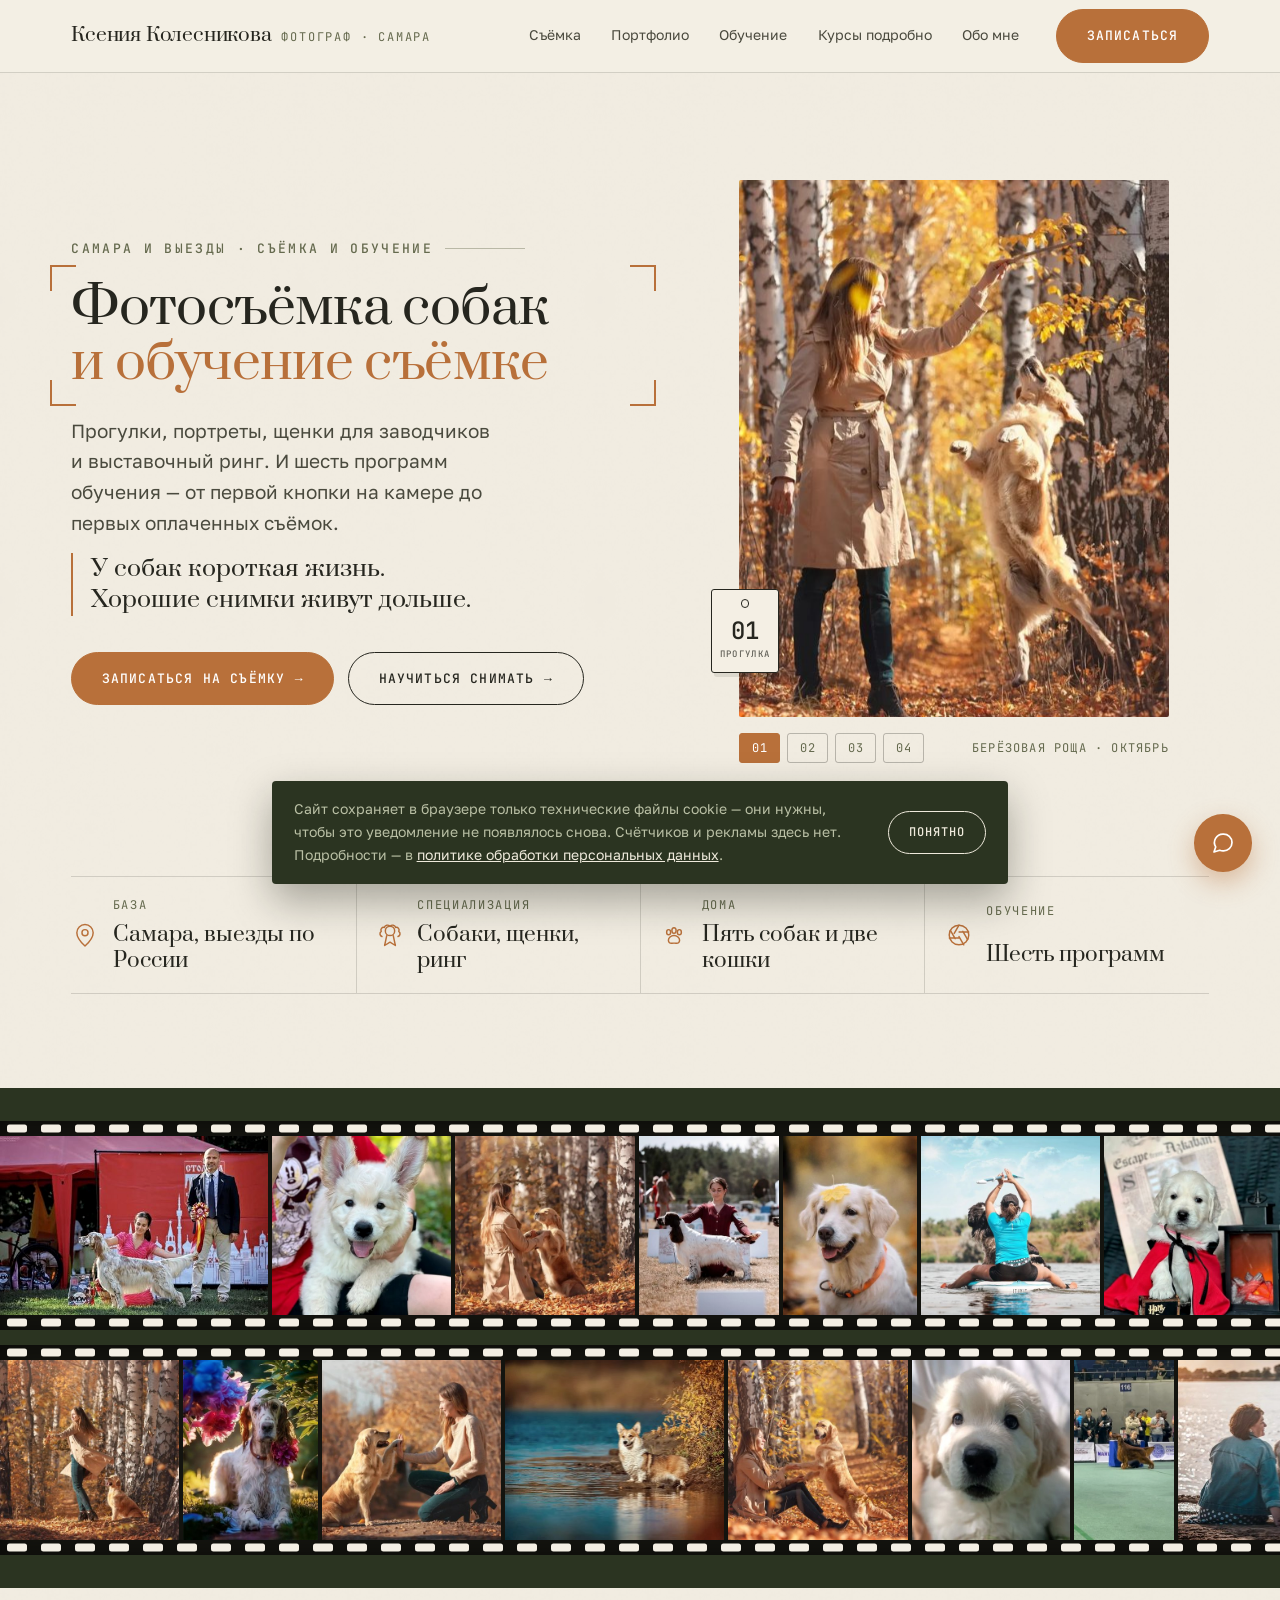
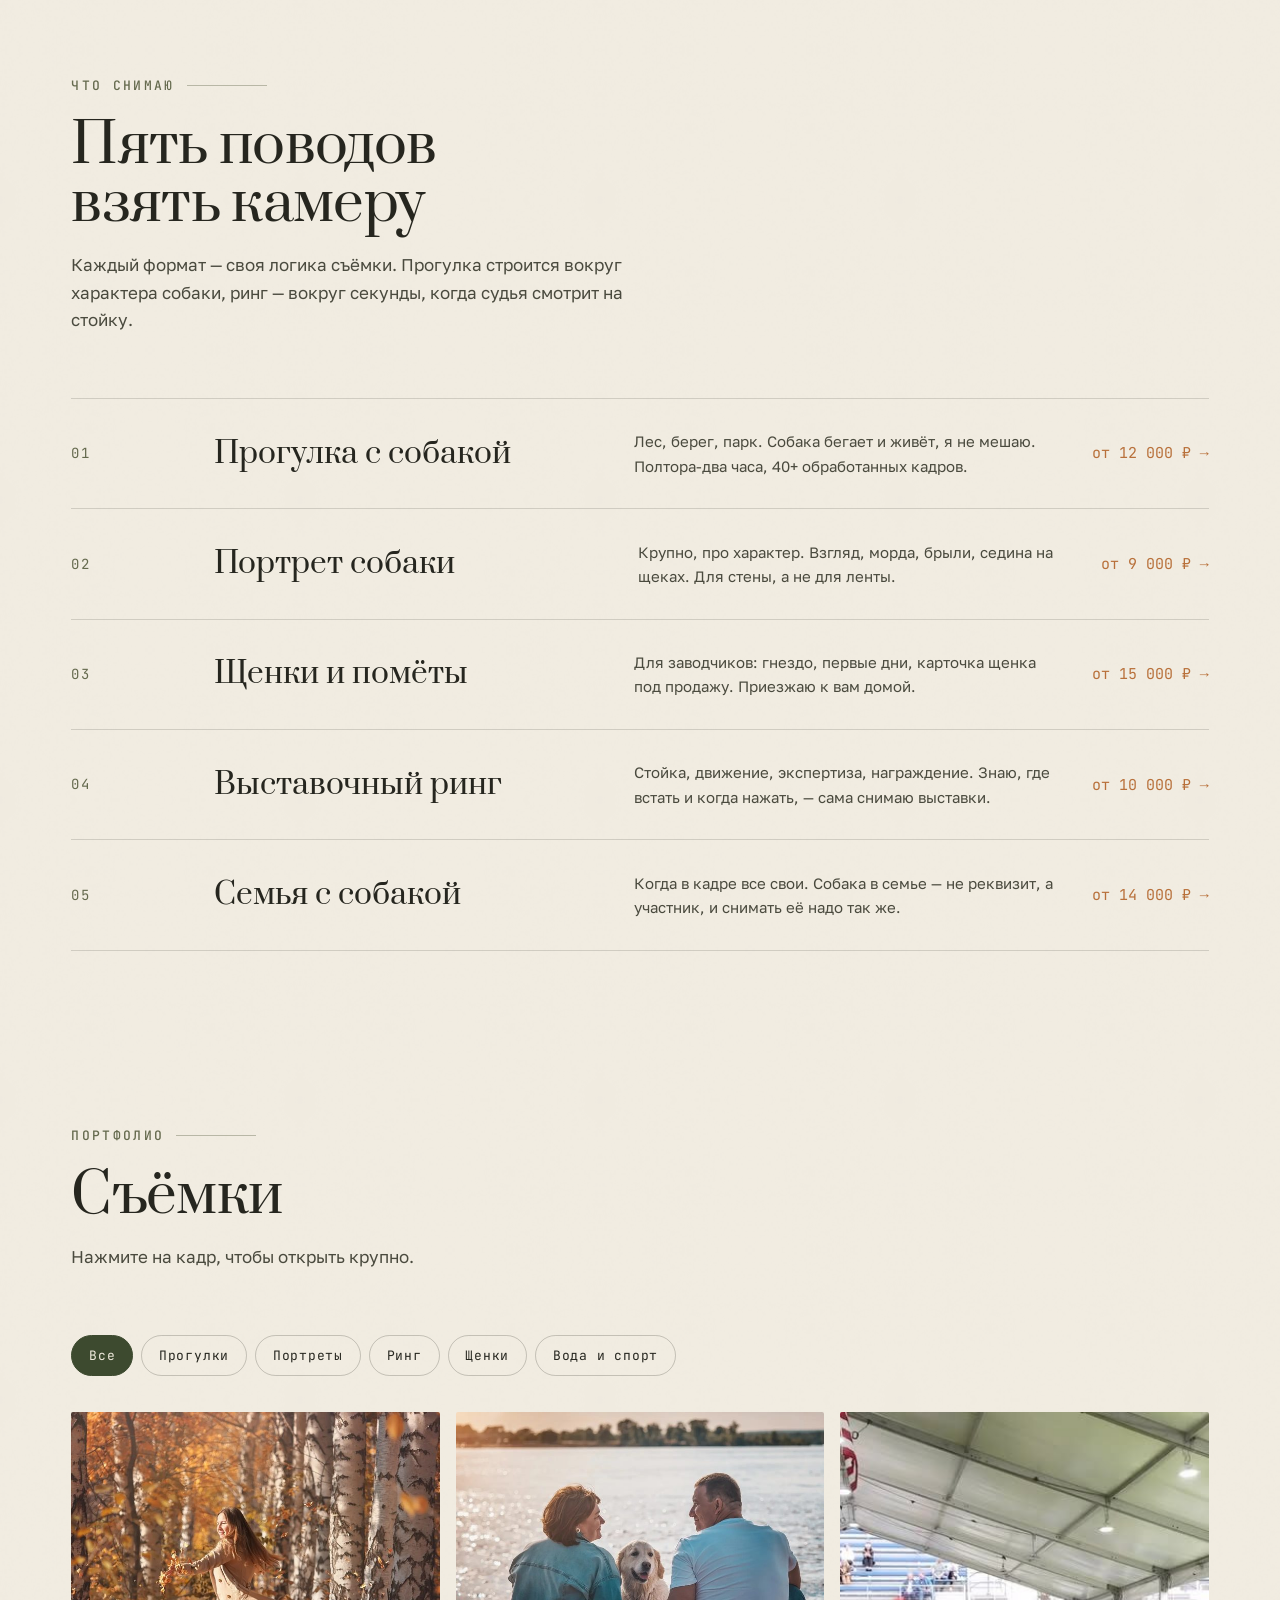
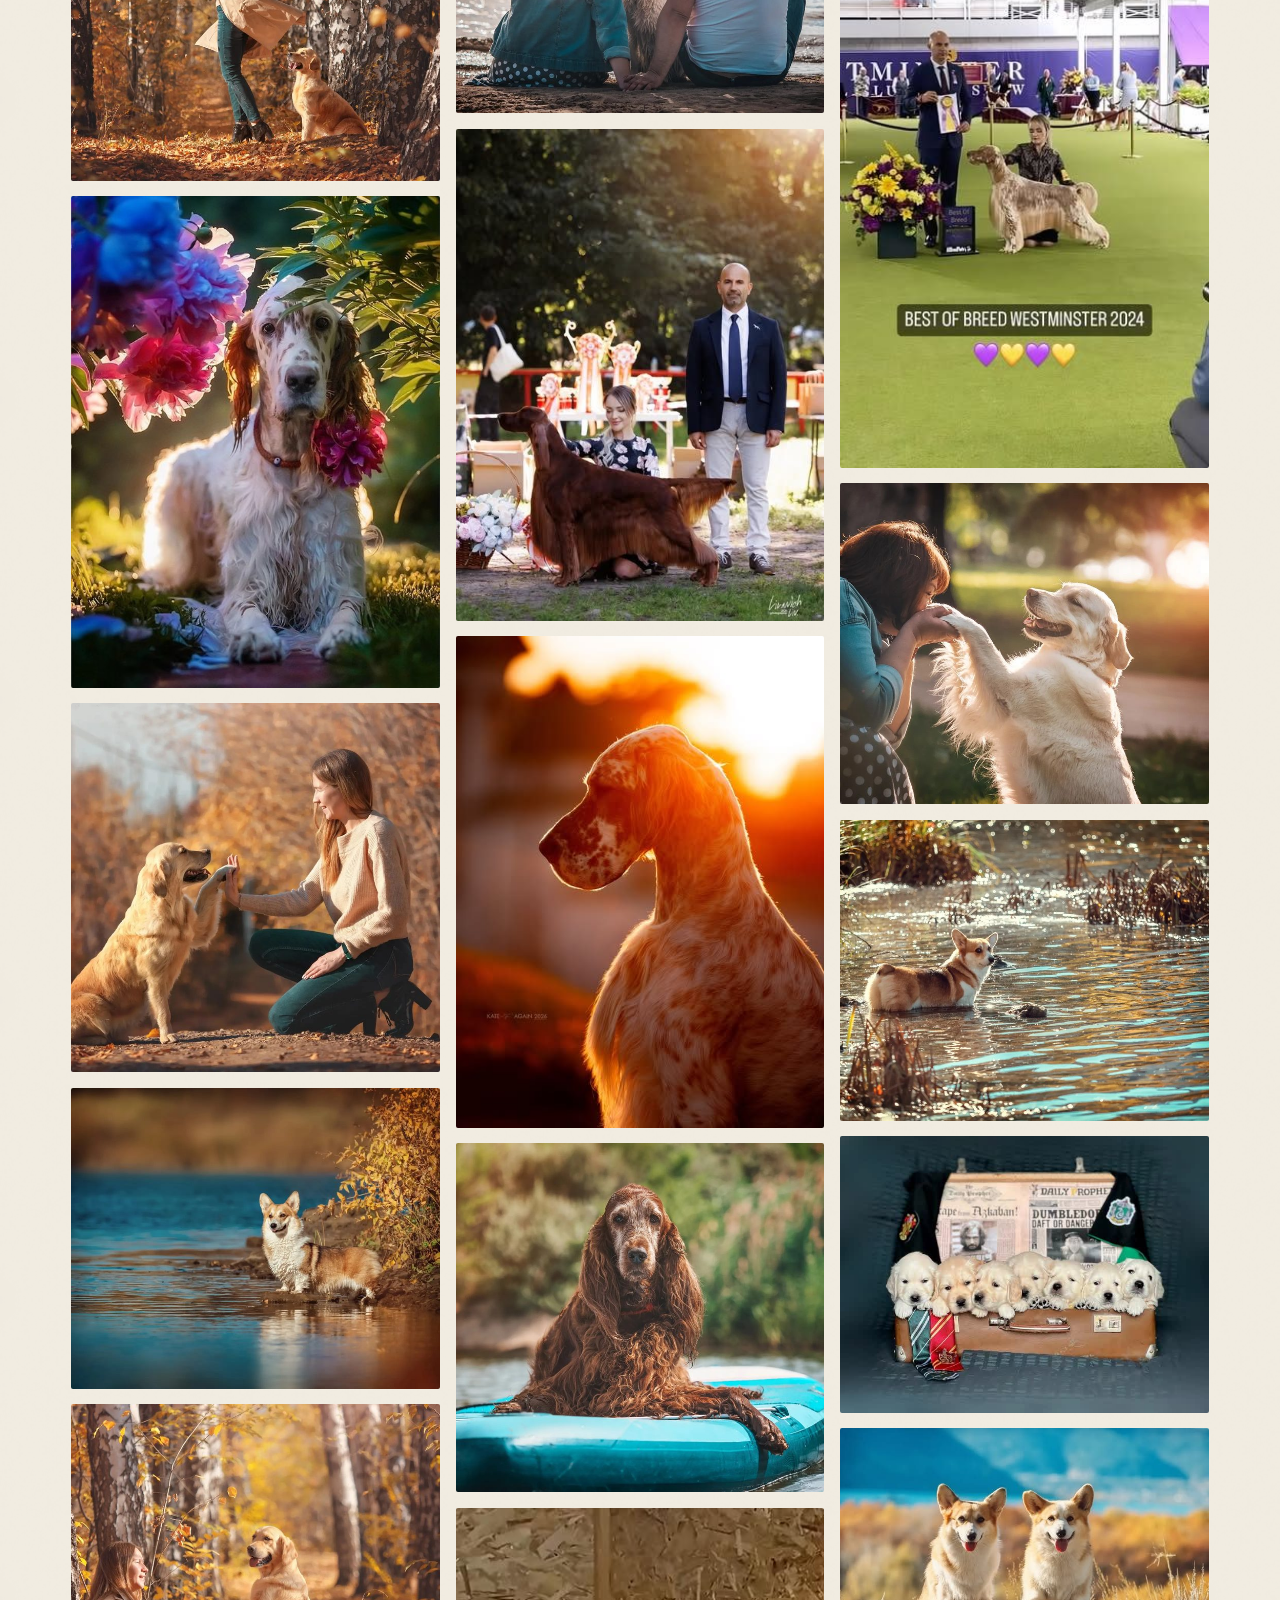
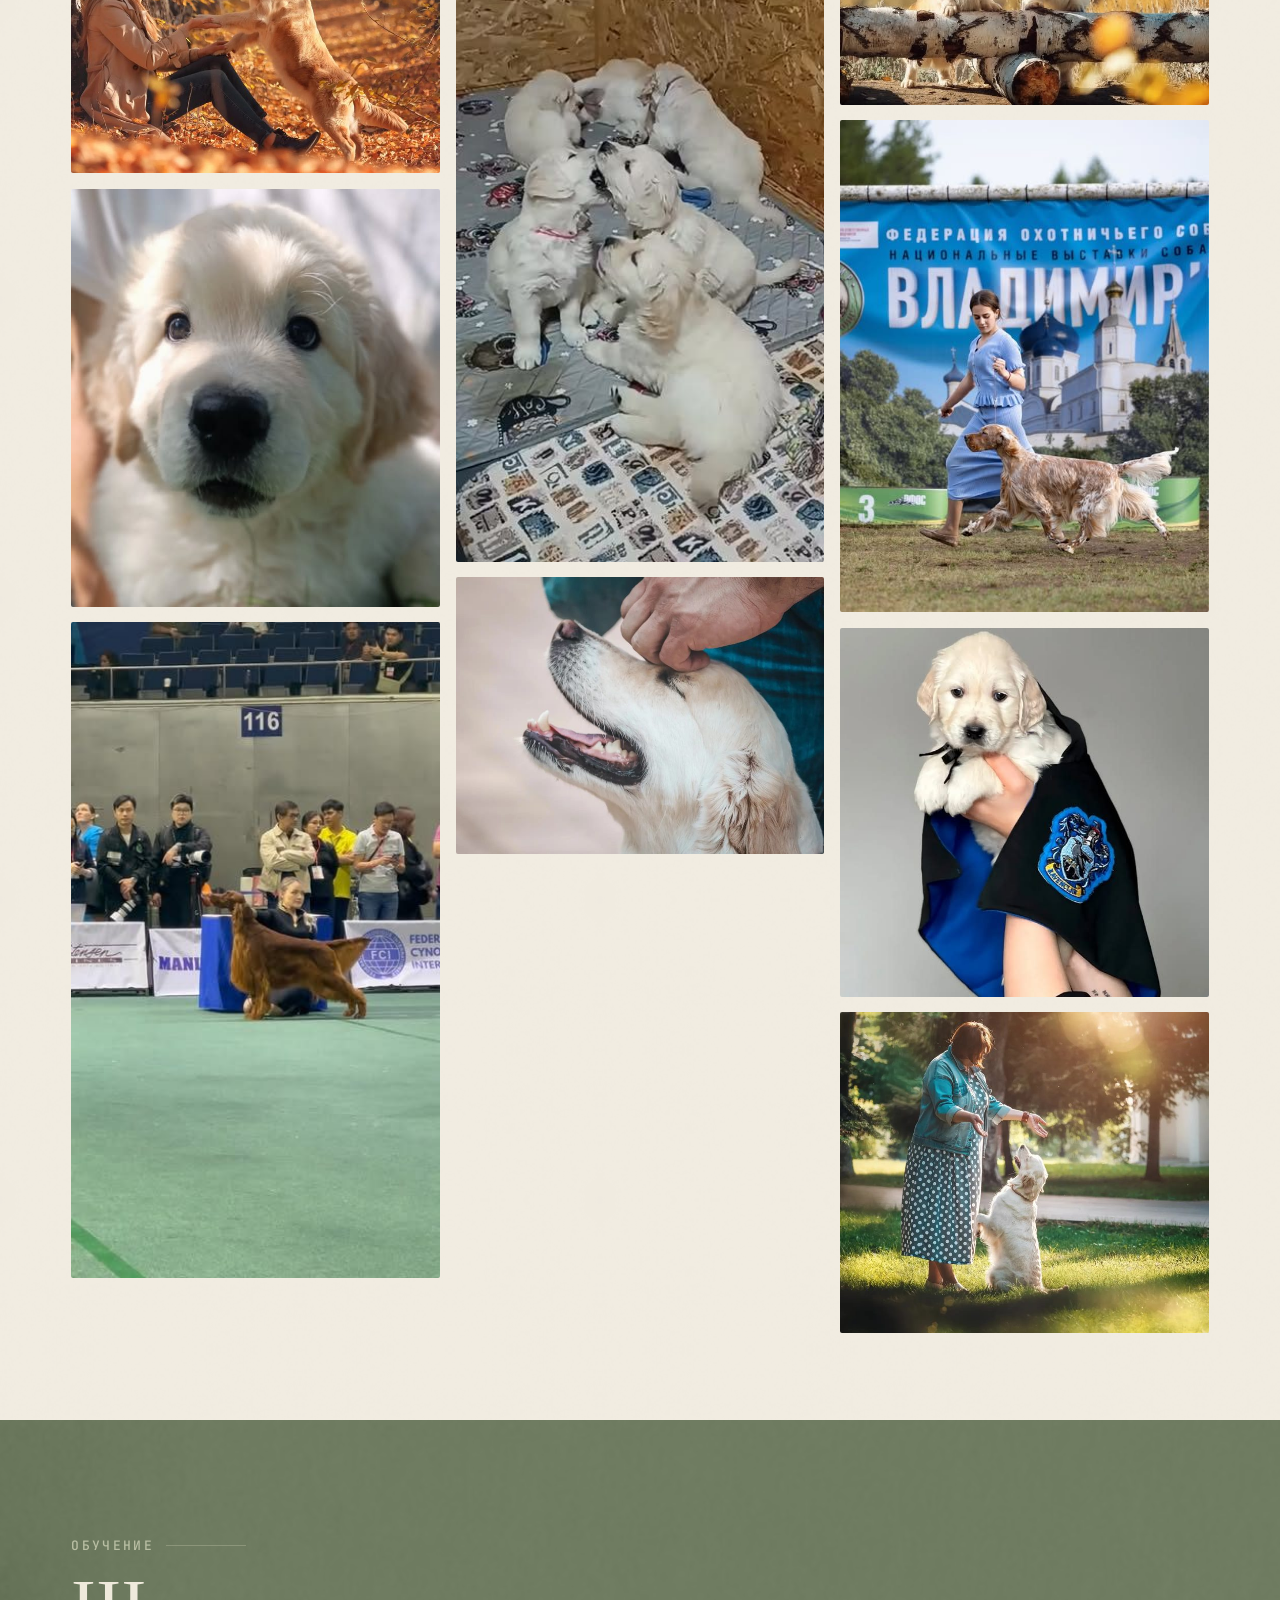
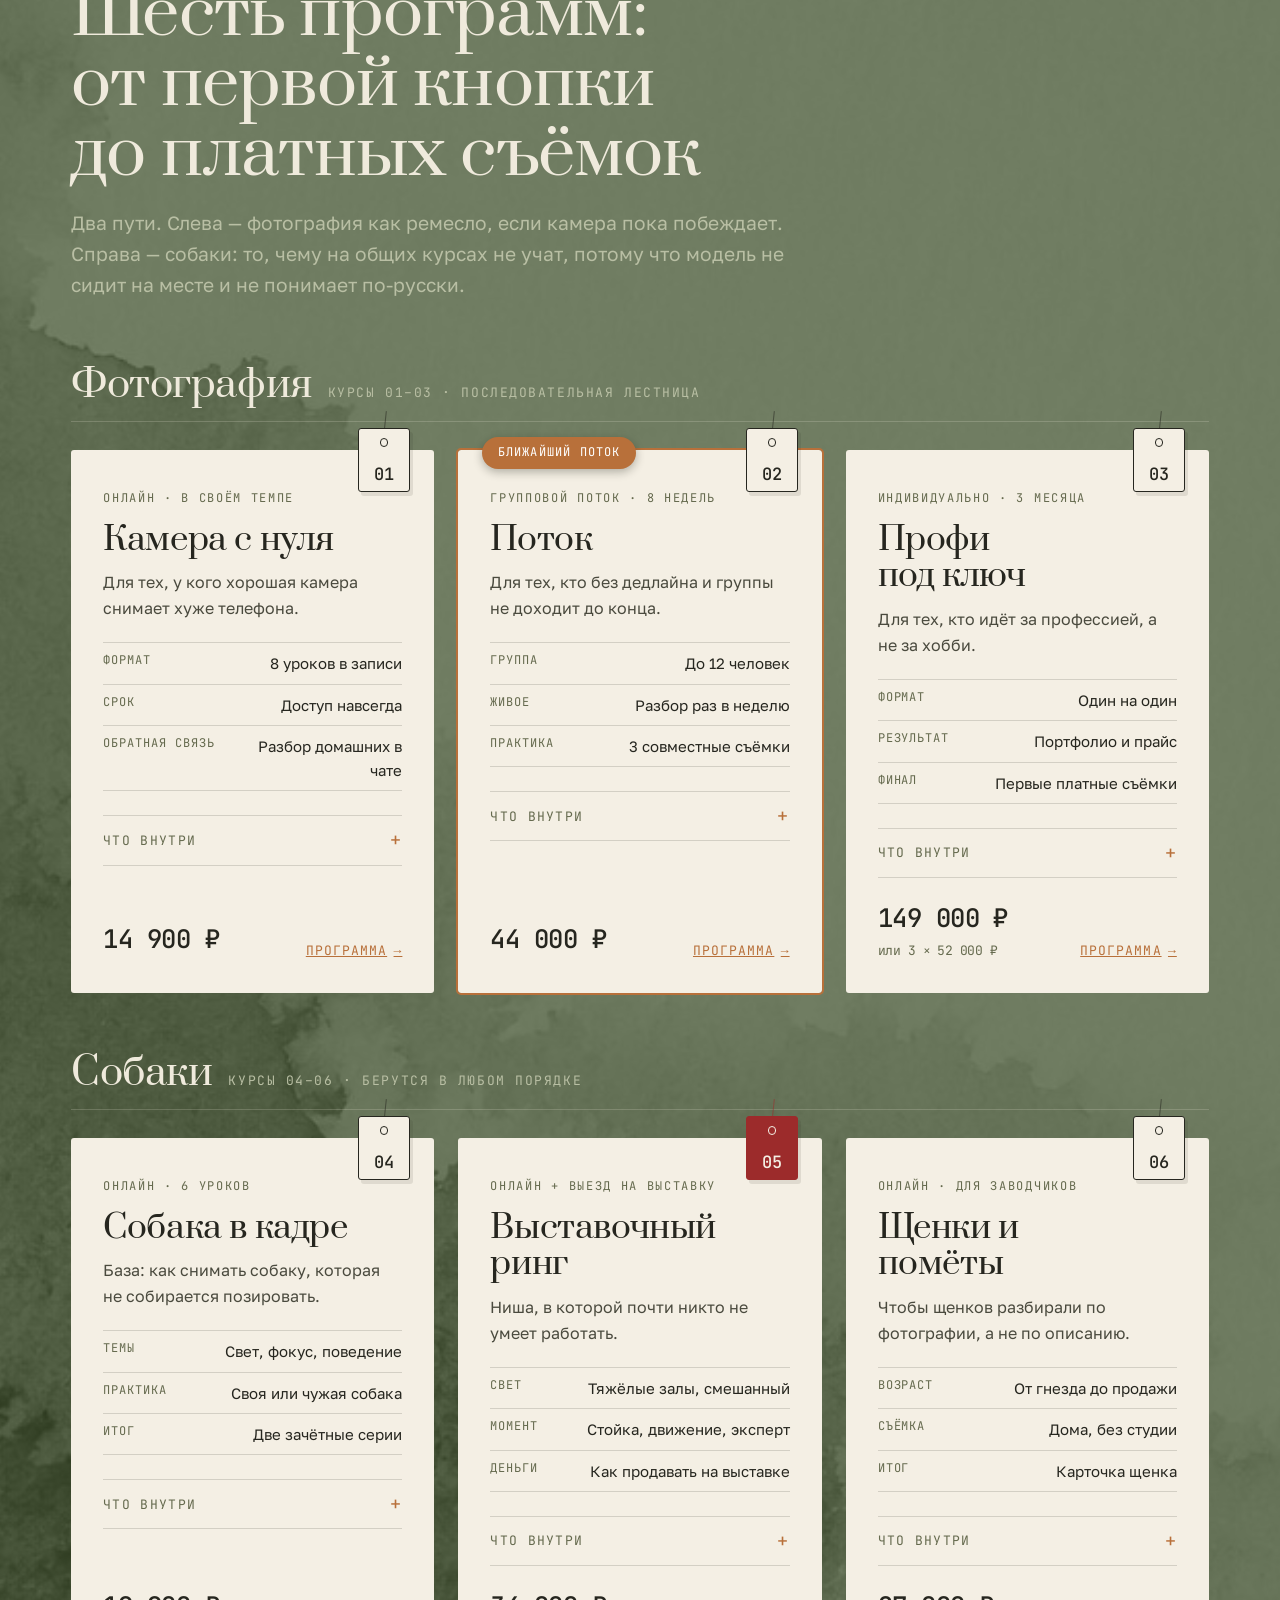
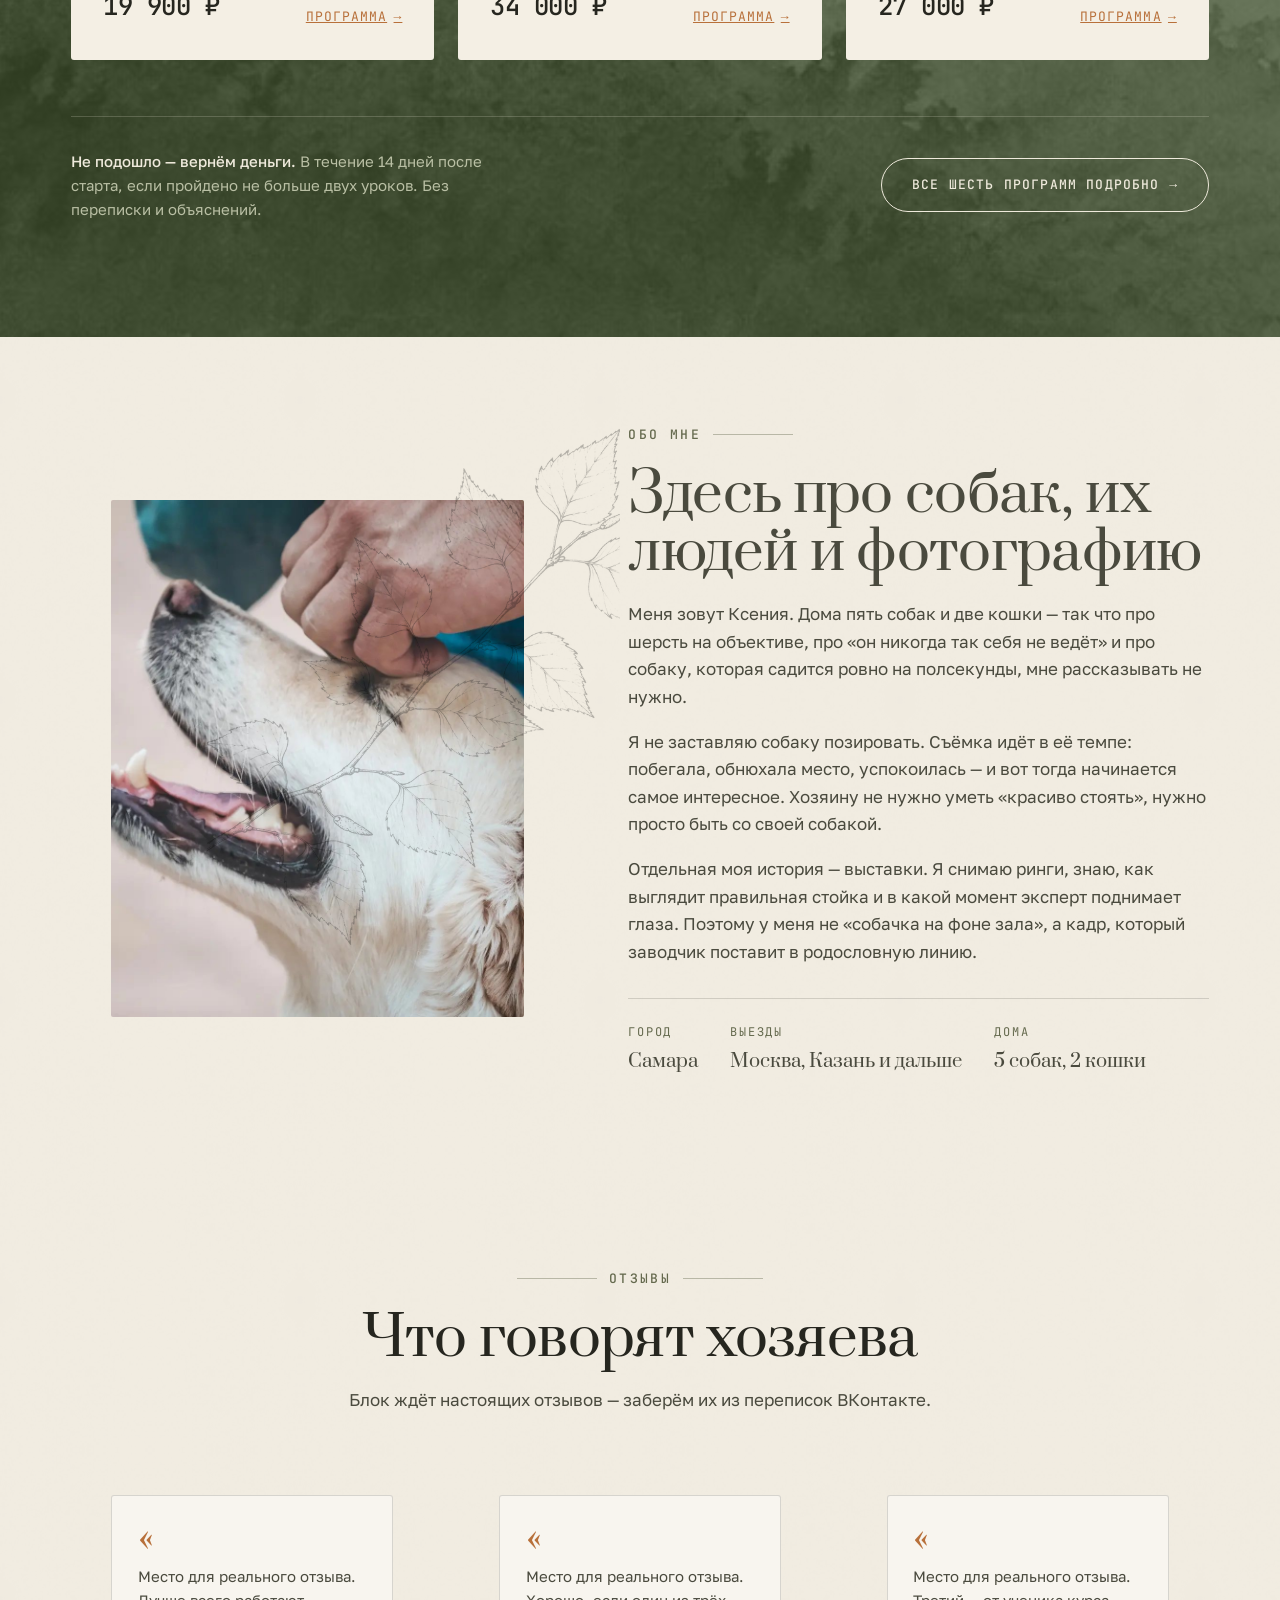
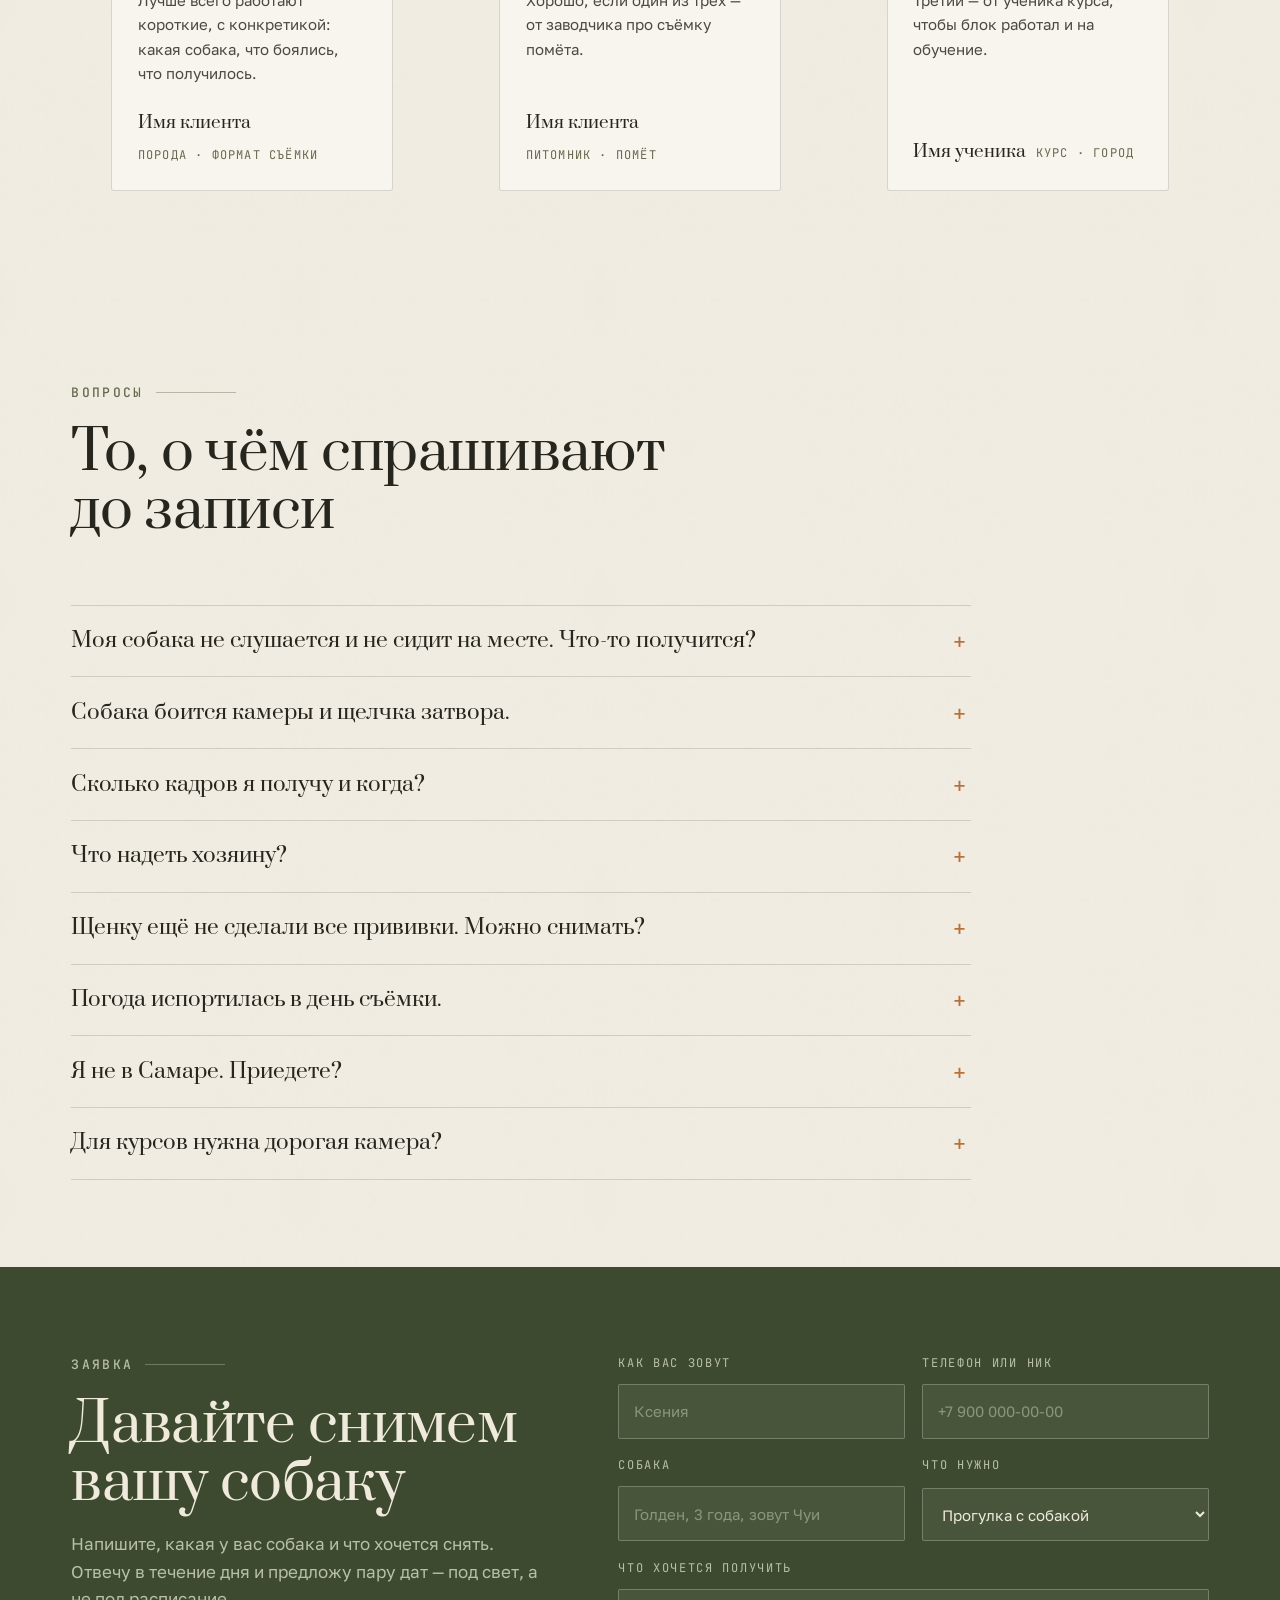
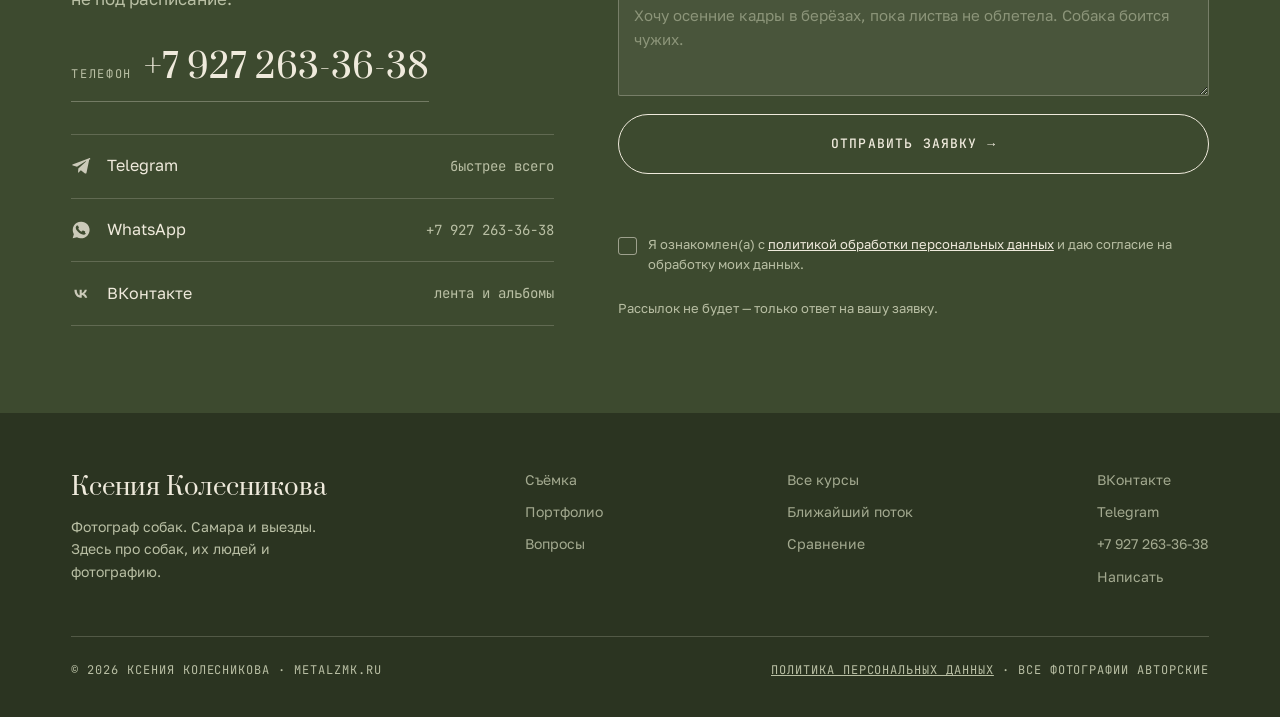
==== commit 0c3cbb64: "152-ФЗ, плавающая кнопка связи, свои шрифты и устранение дублей Политика обработки персональных данн" ====
--- a/site/index.html
+++ b/site/index.html
@@ -4,14 +4,14 @@
 <meta charset="utf-8">
 <meta name="viewport" content="width=device-width, initial-scale=1">
 <title>Ксения Колесникова — фотограф собак в Самаре. Съёмка и обучение</title>
-<meta name="description" content="Съёмка собак в Самаре: прогулки, портреты, щенки для заводчиков, выставочный ринг. И шесть обучающих программ — от камеры с нуля до профессии фотографа-анималиста.">
+<meta name="description" content="Фотограф собак в Самаре и с выездом: прогулки, портреты, щенки для заводчиков, выставочный ринг. И шесть курсов — от первой кнопки до платных съёмок.">
 <link rel="canonical" href="https://metalzmk.ru/">
 
 <meta property="og:type" content="website">
 <meta property="og:locale" content="ru_RU">
 <meta property="og:site_name" content="Ксения Колесникова">
 <meta property="og:title" content="Ксения Колесникова — фотограф собак в Самаре">
-<meta property="og:description" content="Прогулки, портреты, щенки для заводчиков и выставочный ринг. Плюс шесть обучающих программ по фотографии и съёмке собак.">
+<meta property="og:description" content="Собаки, щенки и выставочный ринг глазами фотографа из Самары. И шесть программ обучения — от первой кнопки на камере до первых оплаченных съёмок.">
 <meta property="og:url" content="https://metalzmk.ru/">
 <meta property="og:image" content="https://metalzmk.ru/assets/og.jpg">
 <meta property="og:image:width" content="1200">
@@ -22,11 +22,11 @@
 <link rel="icon" href="assets/favicon.svg" type="image/svg+xml">
 <link rel="apple-touch-icon" href="assets/favicon.svg">
 
-<link rel="preconnect" href="https://fonts.googleapis.com">
-<link rel="preconnect" href="https://fonts.gstatic.com" crossorigin>
-<link href="https://fonts.googleapis.com/css2?family=Prata&family=Golos+Text:wght@400;500;600&family=JetBrains+Mono:wght@400;500&display=swap" rel="stylesheet">
+<link rel="preload" as="font" type="font/woff2" crossorigin href="assets/fonts/golos-text-400-cyrillic.woff2">
+<link rel="preload" as="font" type="font/woff2" crossorigin href="assets/fonts/prata-400-cyrillic.woff2">
+<link rel="stylesheet" href="assets/css/fonts.css">
 <script>document.documentElement.classList.add('js')</script>
-<link rel="stylesheet" href="assets/css/styles.css?v=5c23a82e">
+<link rel="stylesheet" href="assets/css/styles.css?v=30368f2f">
 <link rel="preload" as="image" href="assets/photos/hero-birch-jump@720.jpg" fetchpriority="high">
 
 <script type="application/ld+json">
@@ -763,7 +763,11 @@
         </label>
         <button class="btn btn--onolive btn--wide" type="submit">Отправить заявку <span class="btn__arr">→</span></button>
         <p class="form__status" id="form-status" role="status" aria-live="polite"></p>
-        <p class="form__note">Нажимая кнопку, вы соглашаетесь на обработку персональных данных. Никакой рассылки.</p>
+        <label class="consent">
+          <input type="checkbox" name="consent" required>
+          <span>Я ознакомлен(а) с <a href="/politika.html" target="_blank" rel="noopener">политикой обработки персональных данных</a> и даю согласие на обработку моих данных.</span>
+        </label>
+        <p class="form__note">Рассылок не будет — только ответ на вашу заявку.</p>
       </form>
     </div>
   </section>
@@ -795,7 +799,7 @@
     </div>
     <div class="site-foot__bottom">
       <span>© <span id="year">2026</span> Ксения Колесникова · metalzmk.ru</span>
-      <span>Все фотографии на сайте — авторские</span>
+      <span><a href="/politika.html">Политика персональных данных</a> · Все фотографии авторские</span>
     </div>
   </div>
 </footer>
@@ -810,6 +814,28 @@
   </div>
 </div>
 
-<script src="assets/js/main.js?v=c535f94a" defer></script>
+<!-- Плавающая кнопка связи -->
+<div class="fab" id="fab">
+  <div class="fab__menu" id="fab-menu" hidden>
+    <a class="fab__item" href="tel:+79272633638"><span class="fab__label">Позвонить</span><span class="fab__ico" aria-hidden="true"><svg viewBox="0 0 24 24" fill="currentColor"><path d="M6.6 3h3l1.5 3.8-1.9 1.4a12 12 0 0 0 5.6 5.6l1.4-1.9L20 13.4v3A1.6 1.6 0 0 1 18.3 18 14.6 14.6 0 0 1 5 4.7 1.6 1.6 0 0 1 6.6 3z"/></svg></span></a>
+    <a class="fab__item" href="https://t.me/KolesnikovaKseniia" target="_blank" rel="noopener"><span class="fab__label">Telegram</span><span class="fab__ico" aria-hidden="true"><svg viewBox="0 0 24 24" fill="currentColor"><path d="M21.9 4.3 18.6 20c-.2 1.1-.9 1.4-1.8.9l-5-3.7-2.4 2.3c-.3.3-.5.5-1 .5l.4-5.1L18 6.6c.4-.4-.1-.6-.6-.2L7.2 13l-4.9-1.5c-1.1-.3-1.1-1 .2-1.5l19.2-7.4c.9-.3 1.6.2 1.3 1.7z"/></svg></span></a>
+    <a class="fab__item" href="https://wa.me/79272633638" target="_blank" rel="noopener"><span class="fab__label">WhatsApp</span><span class="fab__ico" aria-hidden="true"><svg viewBox="0 0 24 24" fill="currentColor"><path d="M12 2a10 10 0 0 0-8.6 15L2 22l5.2-1.4A10 10 0 1 0 12 2zm5.8 14.2c-.2.7-1.4 1.3-2 1.4-.5.1-1.2.1-1.9-.1-.4-.1-1-.3-1.8-.6-3-1.3-5-4.4-5.2-4.6-.1-.2-1.2-1.6-1.2-3s.7-2.1 1-2.4c.2-.3.5-.4.7-.4h.5c.2 0 .4 0 .6.5l.9 2.1c.1.2 0 .4-.1.5l-.3.4c-.1.1-.3.3-.1.6.1.3.7 1.2 1.5 1.9 1 .9 1.8 1.2 2.1 1.3.3.1.4.1.6-.1l.8-1c.2-.2.4-.2.6-.1l2 1c.2.1.4.2.4.3.1.2.1.7-.1 1.3z"/></svg></span></a>
+    <a class="fab__item" href="https://vk.com/kolesnikovakseniafoto" target="_blank" rel="noopener"><span class="fab__label">ВКонтакте</span><span class="fab__ico" aria-hidden="true"><svg viewBox="0 0 24 24" fill="currentColor"><path d="M12.8 16.6c-5.3 0-8.6-3.7-8.7-9.8h2.7c.1 4.5 2.1 6.4 3.6 6.8V6.8h2.5v3.9c1.5-.2 3-1.9 3.6-3.9h2.5c-.4 2.4-2 4.1-3.2 4.8 1.2.6 3 2.1 3.7 4.9h-2.7c-.5-1.7-1.9-3.1-3.9-3.3v3.3h-.1z"/></svg></span></a>
+  </div>
+  <button class="fab__btn" id="fab-btn" aria-expanded="false" aria-controls="fab-menu" aria-label="Связаться">
+    <svg class="fab__open" viewBox="0 0 24 24" fill="none" stroke="currentColor" stroke-width="1.7" stroke-linecap="round" stroke-linejoin="round"><path d="M21 11.5a8.4 8.4 0 0 1-9 8.4 9 9 0 0 1-3.3-.6L3 21l1.7-5.1A8.4 8.4 0 0 1 12 3.1a8.4 8.4 0 0 1 9 8.4z"/></svg>
+    <svg class="fab__close" viewBox="0 0 24 24" fill="none" stroke="currentColor" stroke-width="1.9" stroke-linecap="round"><path d="M6 6l12 12M18 6L6 18"/></svg>
+  </button>
+</div>
+
+<!-- Уведомление о cookie -->
+<div class="cookie" id="cookie" hidden>
+  <p class="cookie__text">Сайт сохраняет в браузере только технические файлы cookie — они нужны, чтобы это уведомление не появлялось снова. Счётчиков и рекламы здесь нет. Подробности — в <a href="/politika.html">политике обработки персональных данных</a>.</p>
+  <div class="cookie__act">
+    <button class="btn btn--onolive" id="cookie-ok" type="button">Понятно</button>
+  </div>
+</div>
+
+<script src="assets/js/main.js?v=b6a51c27" defer></script>
 </body>
 </html>
--- a/site/assets/css/fonts.css
+++ b/site/assets/css/fonts.css
@@ -0,0 +1,187 @@
+/* Шрифты размещены на своём сервере: без запросов к Google,
+   без передачи IP-адресов посетителей за рубеж и без лишнего DNS. */
+
+@font-face {
+  font-family: 'Golos Text';
+  font-style: normal;
+  font-weight: 400;
+  font-display: swap;
+  src: url('../fonts/golos-text-400-cyrillic-ext.woff2') format('woff2');
+  unicode-range: U+0460-052F, U+1C80-1C8A, U+20B4, U+2DE0-2DFF, U+A640-A69F, U+FE2E-FE2F;
+}
+@font-face {
+  font-family: 'Golos Text';
+  font-style: normal;
+  font-weight: 400;
+  font-display: swap;
+  src: url('../fonts/golos-text-400-cyrillic.woff2') format('woff2');
+  unicode-range: U+0301, U+0400-045F, U+0490-0491, U+04B0-04B1, U+2116;
+}
+@font-face {
+  font-family: 'Golos Text';
+  font-style: normal;
+  font-weight: 400;
+  font-display: swap;
+  src: url('../fonts/golos-text-400-latin-ext.woff2') format('woff2');
+  unicode-range: U+0100-02BA, U+02BD-02C5, U+02C7-02CC, U+02CE-02D7, U+02DD-02FF, U+0304, U+0308, U+0329, U+1D00-1DBF, U+1E00-1E9F, U+1EF2-1EFF, U+2020, U+20A0-20AB, U+20AD-20C0, U+2113, U+2C60-2C7F, U+A720-A7FF;
+}
+@font-face {
+  font-family: 'Golos Text';
+  font-style: normal;
+  font-weight: 400;
+  font-display: swap;
+  src: url('../fonts/golos-text-400-latin.woff2') format('woff2');
+  unicode-range: U+0000-00FF, U+0131, U+0152-0153, U+02BB-02BC, U+02C6, U+02DA, U+02DC, U+0304, U+0308, U+0329, U+2000-206F, U+20AC, U+2122, U+2191, U+2193, U+2212, U+2215, U+FEFF, U+FFFD;
+}
+@font-face {
+  font-family: 'Golos Text';
+  font-style: normal;
+  font-weight: 500;
+  font-display: swap;
+  src: url('../fonts/golos-text-500-cyrillic-ext.woff2') format('woff2');
+  unicode-range: U+0460-052F, U+1C80-1C8A, U+20B4, U+2DE0-2DFF, U+A640-A69F, U+FE2E-FE2F;
+}
+@font-face {
+  font-family: 'Golos Text';
+  font-style: normal;
+  font-weight: 500;
+  font-display: swap;
+  src: url('../fonts/golos-text-500-cyrillic.woff2') format('woff2');
+  unicode-range: U+0301, U+0400-045F, U+0490-0491, U+04B0-04B1, U+2116;
+}
+@font-face {
+  font-family: 'Golos Text';
+  font-style: normal;
+  font-weight: 500;
+  font-display: swap;
+  src: url('../fonts/golos-text-500-latin-ext.woff2') format('woff2');
+  unicode-range: U+0100-02BA, U+02BD-02C5, U+02C7-02CC, U+02CE-02D7, U+02DD-02FF, U+0304, U+0308, U+0329, U+1D00-1DBF, U+1E00-1E9F, U+1EF2-1EFF, U+2020, U+20A0-20AB, U+20AD-20C0, U+2113, U+2C60-2C7F, U+A720-A7FF;
+}
+@font-face {
+  font-family: 'Golos Text';
+  font-style: normal;
+  font-weight: 500;
+  font-display: swap;
+  src: url('../fonts/golos-text-500-latin.woff2') format('woff2');
+  unicode-range: U+0000-00FF, U+0131, U+0152-0153, U+02BB-02BC, U+02C6, U+02DA, U+02DC, U+0304, U+0308, U+0329, U+2000-206F, U+20AC, U+2122, U+2191, U+2193, U+2212, U+2215, U+FEFF, U+FFFD;
+}
+@font-face {
+  font-family: 'Golos Text';
+  font-style: normal;
+  font-weight: 600;
+  font-display: swap;
+  src: url('../fonts/golos-text-600-cyrillic-ext.woff2') format('woff2');
+  unicode-range: U+0460-052F, U+1C80-1C8A, U+20B4, U+2DE0-2DFF, U+A640-A69F, U+FE2E-FE2F;
+}
+@font-face {
+  font-family: 'Golos Text';
+  font-style: normal;
+  font-weight: 600;
+  font-display: swap;
+  src: url('../fonts/golos-text-600-cyrillic.woff2') format('woff2');
+  unicode-range: U+0301, U+0400-045F, U+0490-0491, U+04B0-04B1, U+2116;
+}
+@font-face {
+  font-family: 'Golos Text';
+  font-style: normal;
+  font-weight: 600;
+  font-display: swap;
+  src: url('../fonts/golos-text-600-latin-ext.woff2') format('woff2');
+  unicode-range: U+0100-02BA, U+02BD-02C5, U+02C7-02CC, U+02CE-02D7, U+02DD-02FF, U+0304, U+0308, U+0329, U+1D00-1DBF, U+1E00-1E9F, U+1EF2-1EFF, U+2020, U+20A0-20AB, U+20AD-20C0, U+2113, U+2C60-2C7F, U+A720-A7FF;
+}
+@font-face {
+  font-family: 'Golos Text';
+  font-style: normal;
+  font-weight: 600;
+  font-display: swap;
+  src: url('../fonts/golos-text-600-latin.woff2') format('woff2');
+  unicode-range: U+0000-00FF, U+0131, U+0152-0153, U+02BB-02BC, U+02C6, U+02DA, U+02DC, U+0304, U+0308, U+0329, U+2000-206F, U+20AC, U+2122, U+2191, U+2193, U+2212, U+2215, U+FEFF, U+FFFD;
+}
+@font-face {
+  font-family: 'JetBrains Mono';
+  font-style: normal;
+  font-weight: 400;
+  font-display: swap;
+  src: url('../fonts/jetbrains-mono-400-cyrillic-ext.woff2') format('woff2');
+  unicode-range: U+0460-052F, U+1C80-1C8A, U+20B4, U+2DE0-2DFF, U+A640-A69F, U+FE2E-FE2F;
+}
+@font-face {
+  font-family: 'JetBrains Mono';
+  font-style: normal;
+  font-weight: 400;
+  font-display: swap;
+  src: url('../fonts/jetbrains-mono-400-cyrillic.woff2') format('woff2');
+  unicode-range: U+0301, U+0400-045F, U+0490-0491, U+04B0-04B1, U+2116;
+}
+@font-face {
+  font-family: 'JetBrains Mono';
+  font-style: normal;
+  font-weight: 400;
+  font-display: swap;
+  src: url('../fonts/jetbrains-mono-400-latin-ext.woff2') format('woff2');
+  unicode-range: U+0100-02BA, U+02BD-02C5, U+02C7-02CC, U+02CE-02D7, U+02DD-02FF, U+0304, U+0308, U+0329, U+1D00-1DBF, U+1E00-1E9F, U+1EF2-1EFF, U+2020, U+20A0-20AB, U+20AD-20C0, U+2113, U+2C60-2C7F, U+A720-A7FF;
+}
+@font-face {
+  font-family: 'JetBrains Mono';
+  font-style: normal;
+  font-weight: 400;
+  font-display: swap;
+  src: url('../fonts/jetbrains-mono-400-latin.woff2') format('woff2');
+  unicode-range: U+0000-00FF, U+0131, U+0152-0153, U+02BB-02BC, U+02C6, U+02DA, U+02DC, U+0304, U+0308, U+0329, U+2000-206F, U+20AC, U+2122, U+2191, U+2193, U+2212, U+2215, U+FEFF, U+FFFD;
+}
+@font-face {
+  font-family: 'JetBrains Mono';
+  font-style: normal;
+  font-weight: 500;
+  font-display: swap;
+  src: url('../fonts/jetbrains-mono-500-cyrillic-ext.woff2') format('woff2');
+  unicode-range: U+0460-052F, U+1C80-1C8A, U+20B4, U+2DE0-2DFF, U+A640-A69F, U+FE2E-FE2F;
+}
+@font-face {
+  font-family: 'JetBrains Mono';
+  font-style: normal;
+  font-weight: 500;
+  font-display: swap;
+  src: url('../fonts/jetbrains-mono-500-cyrillic.woff2') format('woff2');
+  unicode-range: U+0301, U+0400-045F, U+0490-0491, U+04B0-04B1, U+2116;
+}
+@font-face {
+  font-family: 'JetBrains Mono';
+  font-style: normal;
+  font-weight: 500;
+  font-display: swap;
+  src: url('../fonts/jetbrains-mono-500-latin-ext.woff2') format('woff2');
+  unicode-range: U+0100-02BA, U+02BD-02C5, U+02C7-02CC, U+02CE-02D7, U+02DD-02FF, U+0304, U+0308, U+0329, U+1D00-1DBF, U+1E00-1E9F, U+1EF2-1EFF, U+2020, U+20A0-20AB, U+20AD-20C0, U+2113, U+2C60-2C7F, U+A720-A7FF;
+}
+@font-face {
+  font-family: 'JetBrains Mono';
+  font-style: normal;
+  font-weight: 500;
+  font-display: swap;
+  src: url('../fonts/jetbrains-mono-500-latin.woff2') format('woff2');
+  unicode-range: U+0000-00FF, U+0131, U+0152-0153, U+02BB-02BC, U+02C6, U+02DA, U+02DC, U+0304, U+0308, U+0329, U+2000-206F, U+20AC, U+2122, U+2191, U+2193, U+2212, U+2215, U+FEFF, U+FFFD;
+}
+@font-face {
+  font-family: 'Prata';
+  font-style: normal;
+  font-weight: 400;
+  font-display: swap;
+  src: url('../fonts/prata-400-cyrillic-ext.woff2') format('woff2');
+  unicode-range: U+0460-052F, U+1C80-1C8A, U+20B4, U+2DE0-2DFF, U+A640-A69F, U+FE2E-FE2F;
+}
+@font-face {
+  font-family: 'Prata';
+  font-style: normal;
+  font-weight: 400;
+  font-display: swap;
+  src: url('../fonts/prata-400-cyrillic.woff2') format('woff2');
+  unicode-range: U+0301, U+0400-045F, U+0490-0491, U+04B0-04B1, U+2116;
+}
+@font-face {
+  font-family: 'Prata';
+  font-style: normal;
+  font-weight: 400;
+  font-display: swap;
+  src: url('../fonts/prata-400-latin.woff2') format('woff2');
+  unicode-range: U+0000-00FF, U+0131, U+0152-0153, U+02BB-02BC, U+02C6, U+02DA, U+02DC, U+0304, U+0308, U+0329, U+2000-206F, U+20AC, U+2122, U+2191, U+2193, U+2212, U+2215, U+FEFF, U+FFFD;
+}
--- a/site/assets/css/styles.css
+++ b/site/assets/css/styles.css
@@ -1244,3 +1244,176 @@
 @media (prefers-reduced-motion: reduce) {
   .js [data-in="true"] .hero__ico svg { animation: none; }
 }
+
+/* ==========================================================================
+   ДОКУМЕНТЫ, СОГЛАСИЕ, COOKIE, ПЛАВАЮЩАЯ КНОПКА
+   ========================================================================== */
+
+/* --- Страница документа ---------------------------------------------------- */
+.doc__body { max-width: 74ch; }
+.doc__body h2 {
+  font-size: clamp(1.25rem, 2.2vw, 1.6rem);
+  margin: 2.6rem 0 .9rem;
+  padding-top: 1.6rem;
+  border-top: var(--rule);
+}
+.doc__body h2:first-of-type { margin-top: 1rem; }
+.doc__body p { margin-bottom: 1rem; color: var(--ink-soft); }
+.doc__body ul.ticks { margin-bottom: 1.25rem; }
+.doc__body a { color: var(--ochre); text-underline-offset: .2em; }
+.doc__warn {
+  border: 1.5px solid var(--rosette);
+  border-radius: 3px;
+  padding: 1.1rem 1.3rem;
+  margin-bottom: 2rem;
+  background: color-mix(in srgb, var(--rosette) 6%, transparent);
+}
+.doc__warn p { margin: 0; color: var(--ink); font-size: .9375rem; }
+
+/* --- Согласие в форме ------------------------------------------------------ */
+.consent {
+  display: grid;
+  grid-template-columns: auto minmax(0, 1fr);
+  gap: .7rem;
+  align-items: start;
+  cursor: pointer;
+  font-size: .8125rem;
+  line-height: 1.5;
+  color: var(--on-olive-soft);
+}
+.consent input {
+  appearance: none;
+  width: 1.15rem; height: 1.15rem;
+  margin: .1rem 0 0;
+  border: 1.5px solid rgba(239, 234, 220, .55);
+  border-radius: 3px;
+  background: transparent;
+  cursor: pointer;
+  display: grid; place-content: center;
+  transition: background-color .2s, border-color .2s;
+  flex-shrink: 0;
+}
+.consent input::before {
+  content: "";
+  width: .55rem; height: .3rem;
+  border-left: 2px solid var(--olive);
+  border-bottom: 2px solid var(--olive);
+  transform: rotate(-45deg) scale(0);
+  transition: transform .2s cubic-bezier(.3, .1, .3, 1);
+}
+.consent input:checked { background: var(--on-olive); border-color: var(--on-olive); }
+.consent input:checked::before { transform: rotate(-45deg) scale(1); }
+.consent a { color: var(--on-olive); }
+.consent[data-invalid="true"] input { border-color: #E0A0A0; }
+
+/* --- Уведомление о cookie -------------------------------------------------- */
+.cookie {
+  position: fixed;
+  left: 1rem; right: 1rem; bottom: 1rem;
+  z-index: 80;
+  max-width: 46rem;
+  margin-inline: auto;
+  display: flex; flex-wrap: wrap; align-items: center; gap: 1rem 1.5rem;
+  padding: 1.1rem 1.35rem;
+  background: var(--olive-deep);
+  color: var(--on-olive);
+  border-radius: 4px;
+  box-shadow: 0 16px 40px rgba(20, 24, 14, .35);
+  transform: translateY(140%);
+  transition: transform .5s cubic-bezier(.2, .7, .3, 1);
+}
+.cookie[data-on="true"] { transform: none; }
+.cookie[hidden] { display: none; }
+.cookie__text { flex: 1 1 20rem; font-size: .875rem; color: var(--on-olive-soft); margin: 0; }
+.cookie__text a { color: var(--on-olive); }
+.cookie__act { display: flex; gap: .6rem; flex-shrink: 0; }
+.cookie .btn { padding: .65rem 1.25rem; font-size: .75rem; }
+@media (prefers-reduced-motion: reduce) { .cookie { transition: none; } }
+
+/* --- Плавающая кнопка связи ------------------------------------------------ */
+.fab {
+  position: fixed;
+  right: clamp(1rem, 2.5vw, 1.75rem);
+  bottom: clamp(1rem, 2.5vw, 1.75rem);
+  z-index: 70;
+  display: flex;
+  flex-direction: column;
+  align-items: flex-end;
+  gap: .65rem;
+}
+.fab__menu {
+  display: flex;
+  flex-direction: column;
+  align-items: flex-end;
+  gap: .55rem;
+}
+.fab__menu[hidden] { display: none; }
+
+.fab__item {
+  display: flex; align-items: center; gap: .7rem;
+  padding: .5rem .5rem .5rem .95rem;
+  background: var(--paper);
+  color: var(--ink);
+  border: 1.5px solid rgba(38, 38, 31, .16);
+  border-radius: 100px;
+  text-decoration: none;
+  box-shadow: 0 6px 18px rgba(38, 38, 31, .14);
+  opacity: 0;
+  transform: translateY(8px) scale(.96);
+  transition: opacity .25s ease, transform .25s cubic-bezier(.2, .7, .3, 1),
+              border-color .2s ease;
+}
+.fab[data-open="true"] .fab__item { opacity: 1; transform: none; }
+.fab[data-open="true"] .fab__item:nth-child(1) { transition-delay: .04s; }
+.fab[data-open="true"] .fab__item:nth-child(2) { transition-delay: .08s; }
+.fab[data-open="true"] .fab__item:nth-child(3) { transition-delay: .12s; }
+.fab[data-open="true"] .fab__item:nth-child(4) { transition-delay: .16s; }
+.fab__item:hover { border-color: var(--ink); }
+.fab__label {
+  font-family: var(--ff-mono); font-size: .75rem; letter-spacing: .08em;
+  text-transform: uppercase; white-space: nowrap;
+}
+.fab__ico {
+  width: 2.1rem; height: 2.1rem;
+  display: grid; place-items: center;
+  border-radius: 50%;
+  background: var(--olive);
+  color: var(--on-olive);
+  flex-shrink: 0;
+}
+.fab__ico svg { width: 1.05rem; height: 1.05rem; display: block; }
+
+.fab__btn {
+  width: 3.6rem; height: 3.6rem;
+  border-radius: 50%;
+  border: 0;
+  background: var(--ochre);
+  color: #fff;
+  cursor: pointer;
+  display: grid; place-items: center;
+  box-shadow: 0 10px 26px rgba(184, 112, 58, .42);
+  transition: transform .3s cubic-bezier(.2, .7, .3, 1), background-color .25s ease;
+}
+.fab__btn:hover { transform: translateY(-3px) scale(1.04); }
+.fab__btn svg { width: 1.5rem; height: 1.5rem; display: block; transition: transform .3s ease, opacity .2s ease; }
+.fab__btn .fab__close { position: absolute; opacity: 0; transform: rotate(-45deg); }
+.fab[data-open="true"] .fab__btn { background: var(--ink); }
+.fab[data-open="true"] .fab__btn .fab__open { opacity: 0; transform: rotate(45deg); }
+.fab[data-open="true"] .fab__btn .fab__close { opacity: 1; transform: rotate(0); }
+
+/* мягкая пульсация, чтобы кнопку заметили — один раз, не назойливо */
+@keyframes fab-ping {
+  0%, 100% { box-shadow: 0 10px 26px rgba(184, 112, 58, .42), 0 0 0 0 rgba(184, 112, 58, .5); }
+  50%      { box-shadow: 0 10px 26px rgba(184, 112, 58, .42), 0 0 0 14px rgba(184, 112, 58, 0); }
+}
+.js .fab__btn[data-ping="true"] { animation: fab-ping 2.4s ease-out 3; }
+
+@media (max-width: 620px) {
+  .fab__btn { width: 3.2rem; height: 3.2rem; }
+  .fab__label { font-size: .6875rem; }
+}
+@media (prefers-reduced-motion: reduce) {
+  .fab__item { transition: none; }
+  .js .fab__btn[data-ping="true"] { animation: none; }
+  .fab__btn { transition: none; }
+}
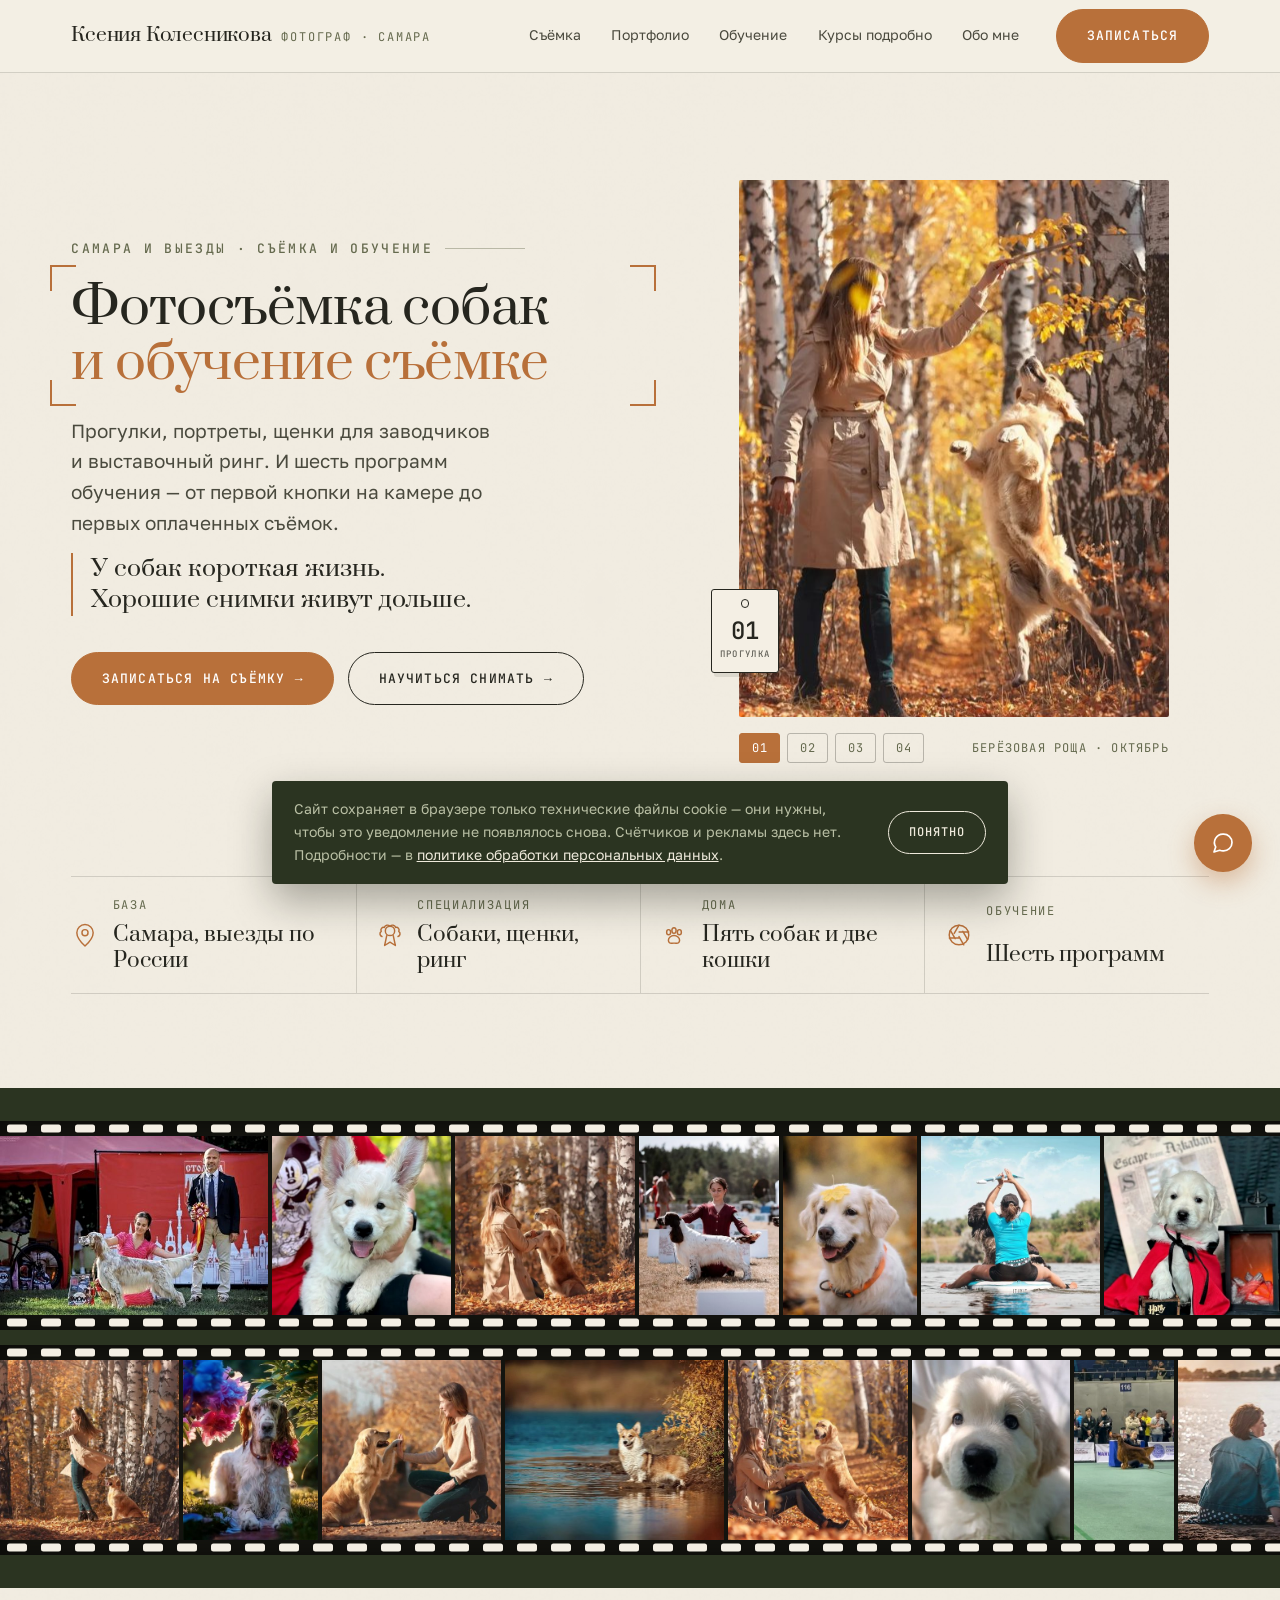
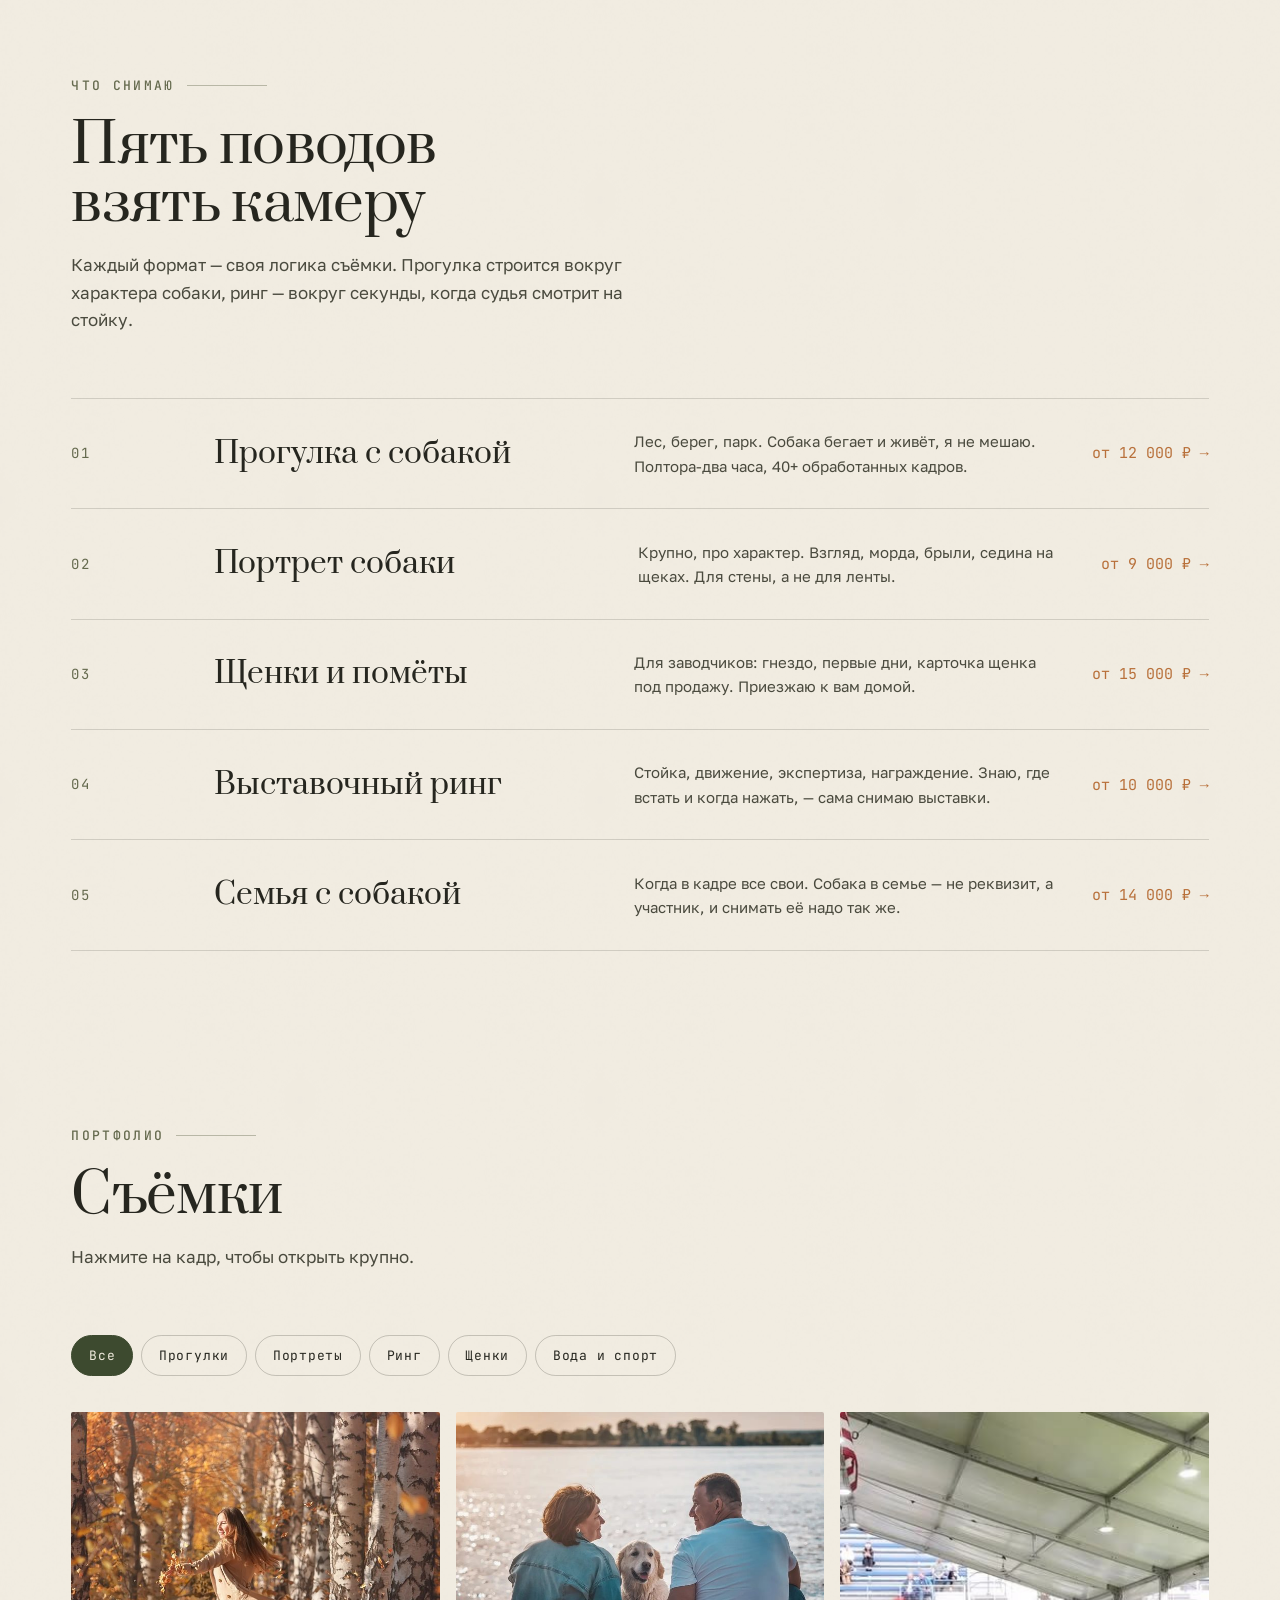
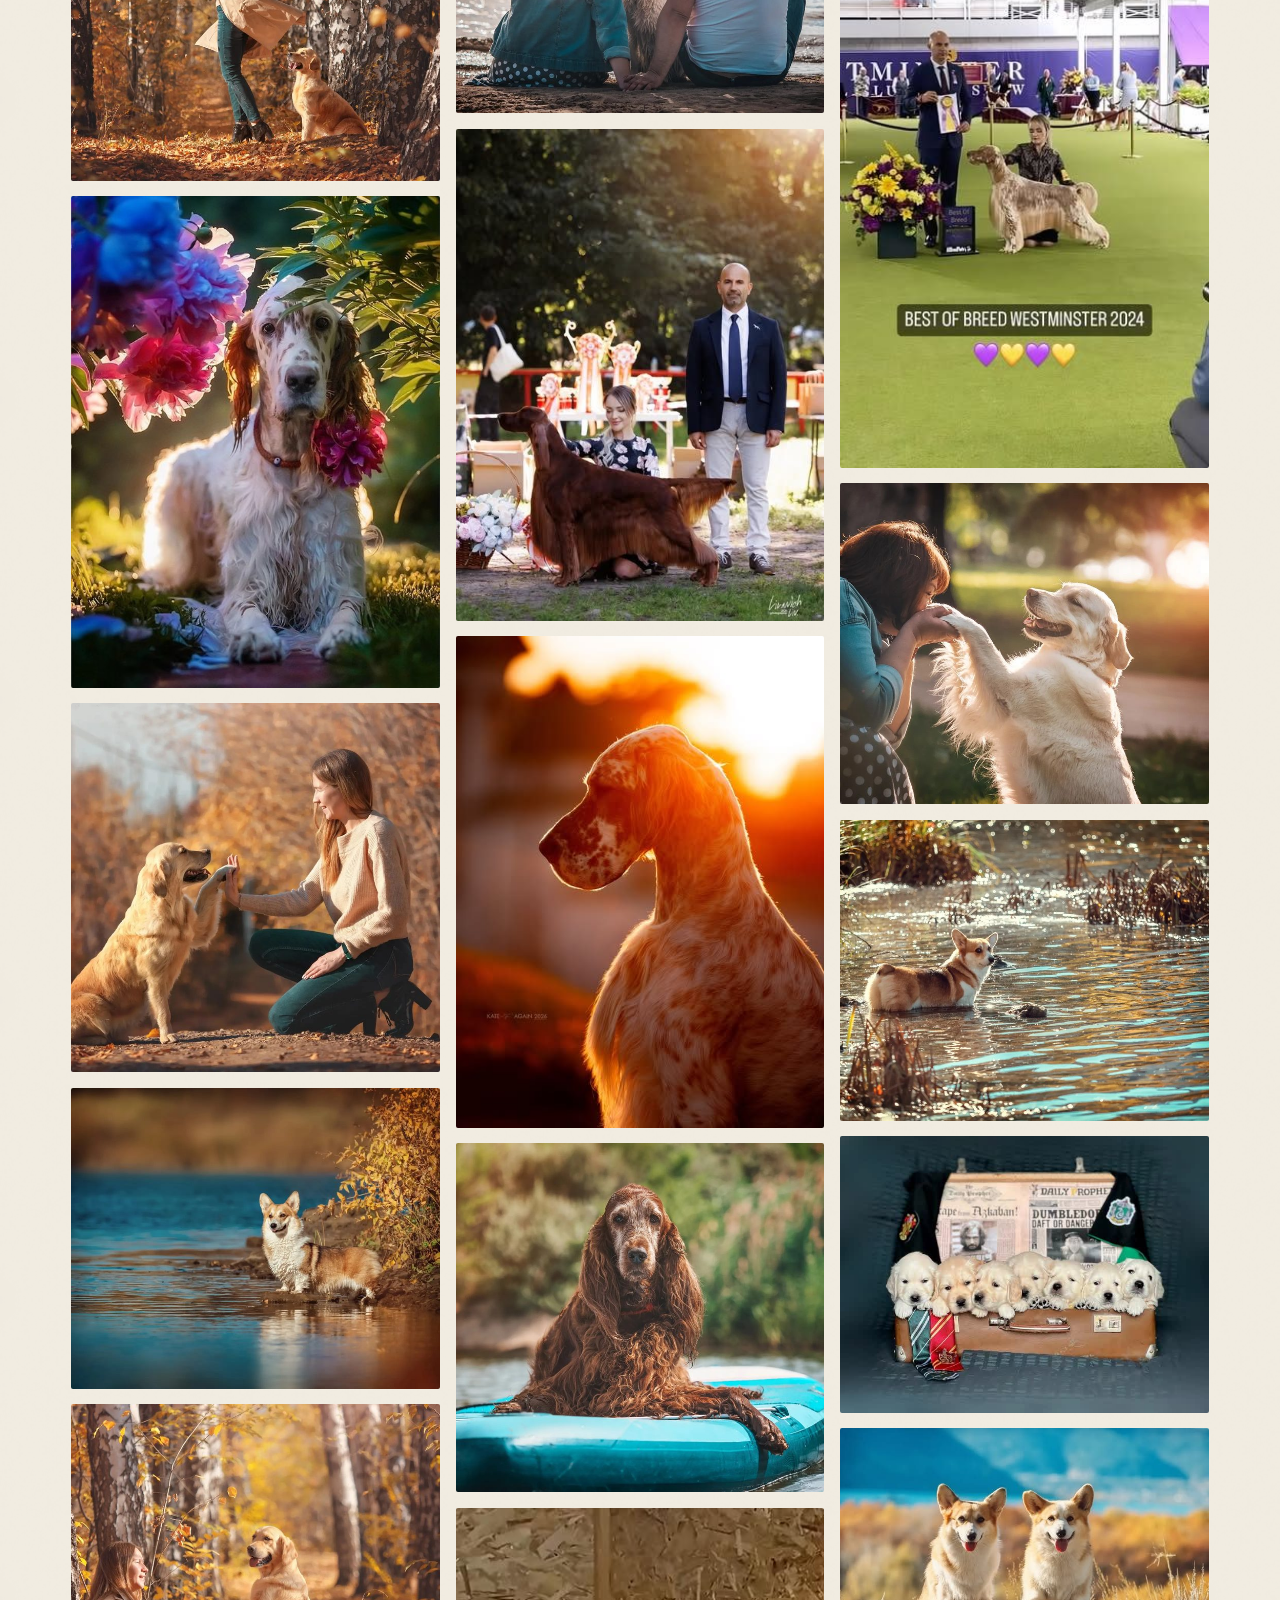
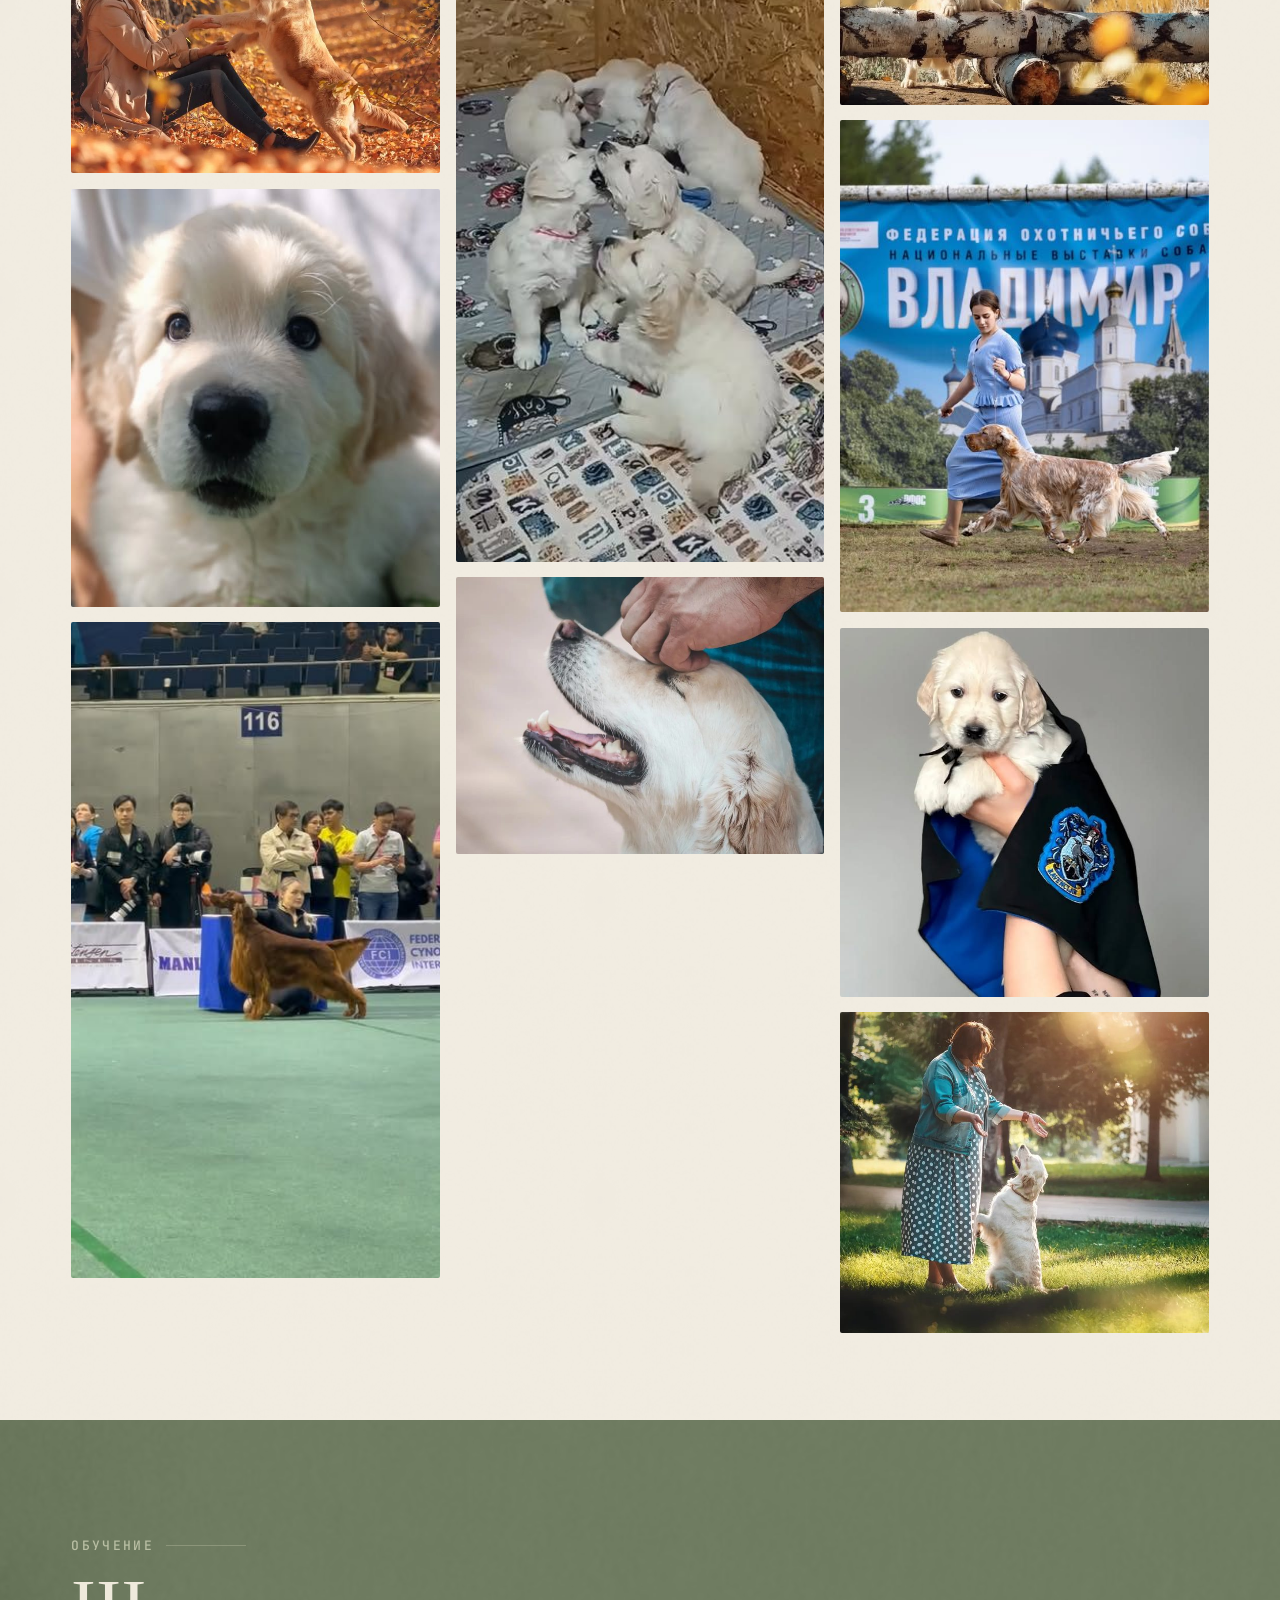
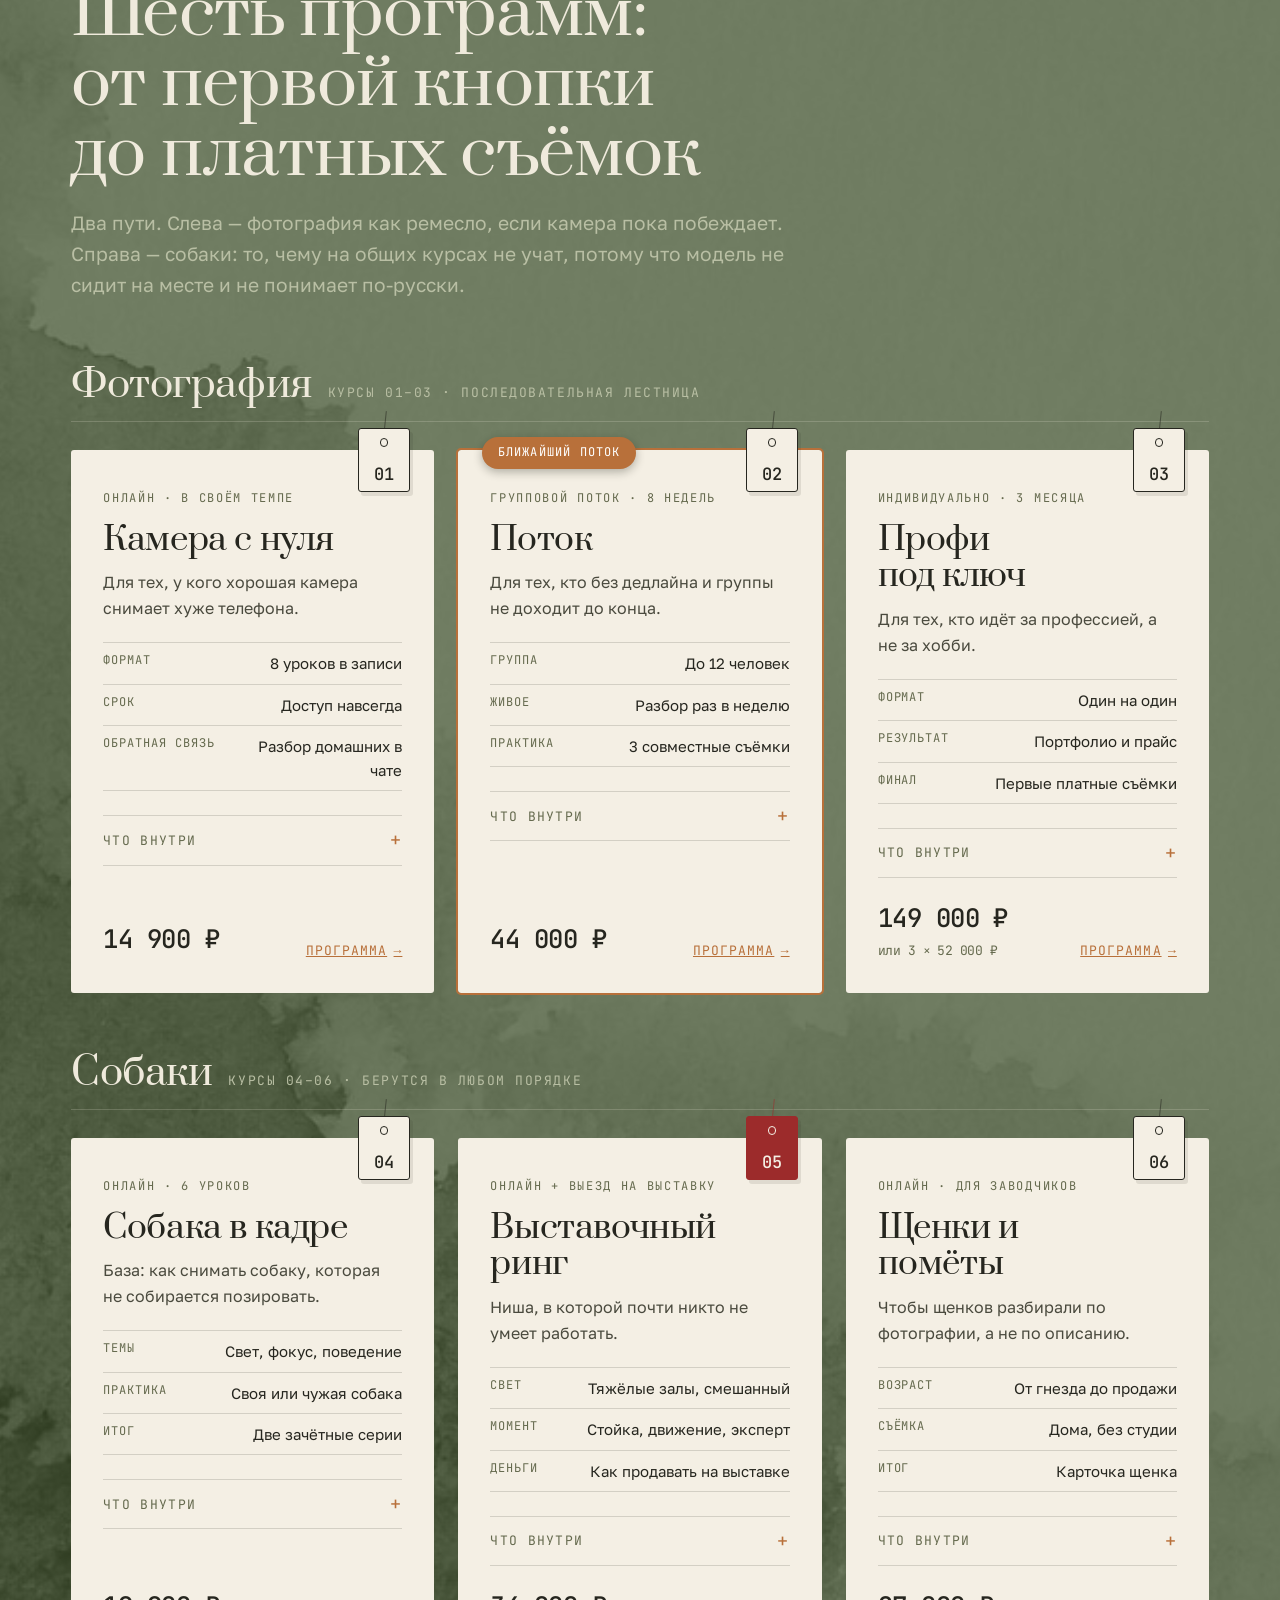
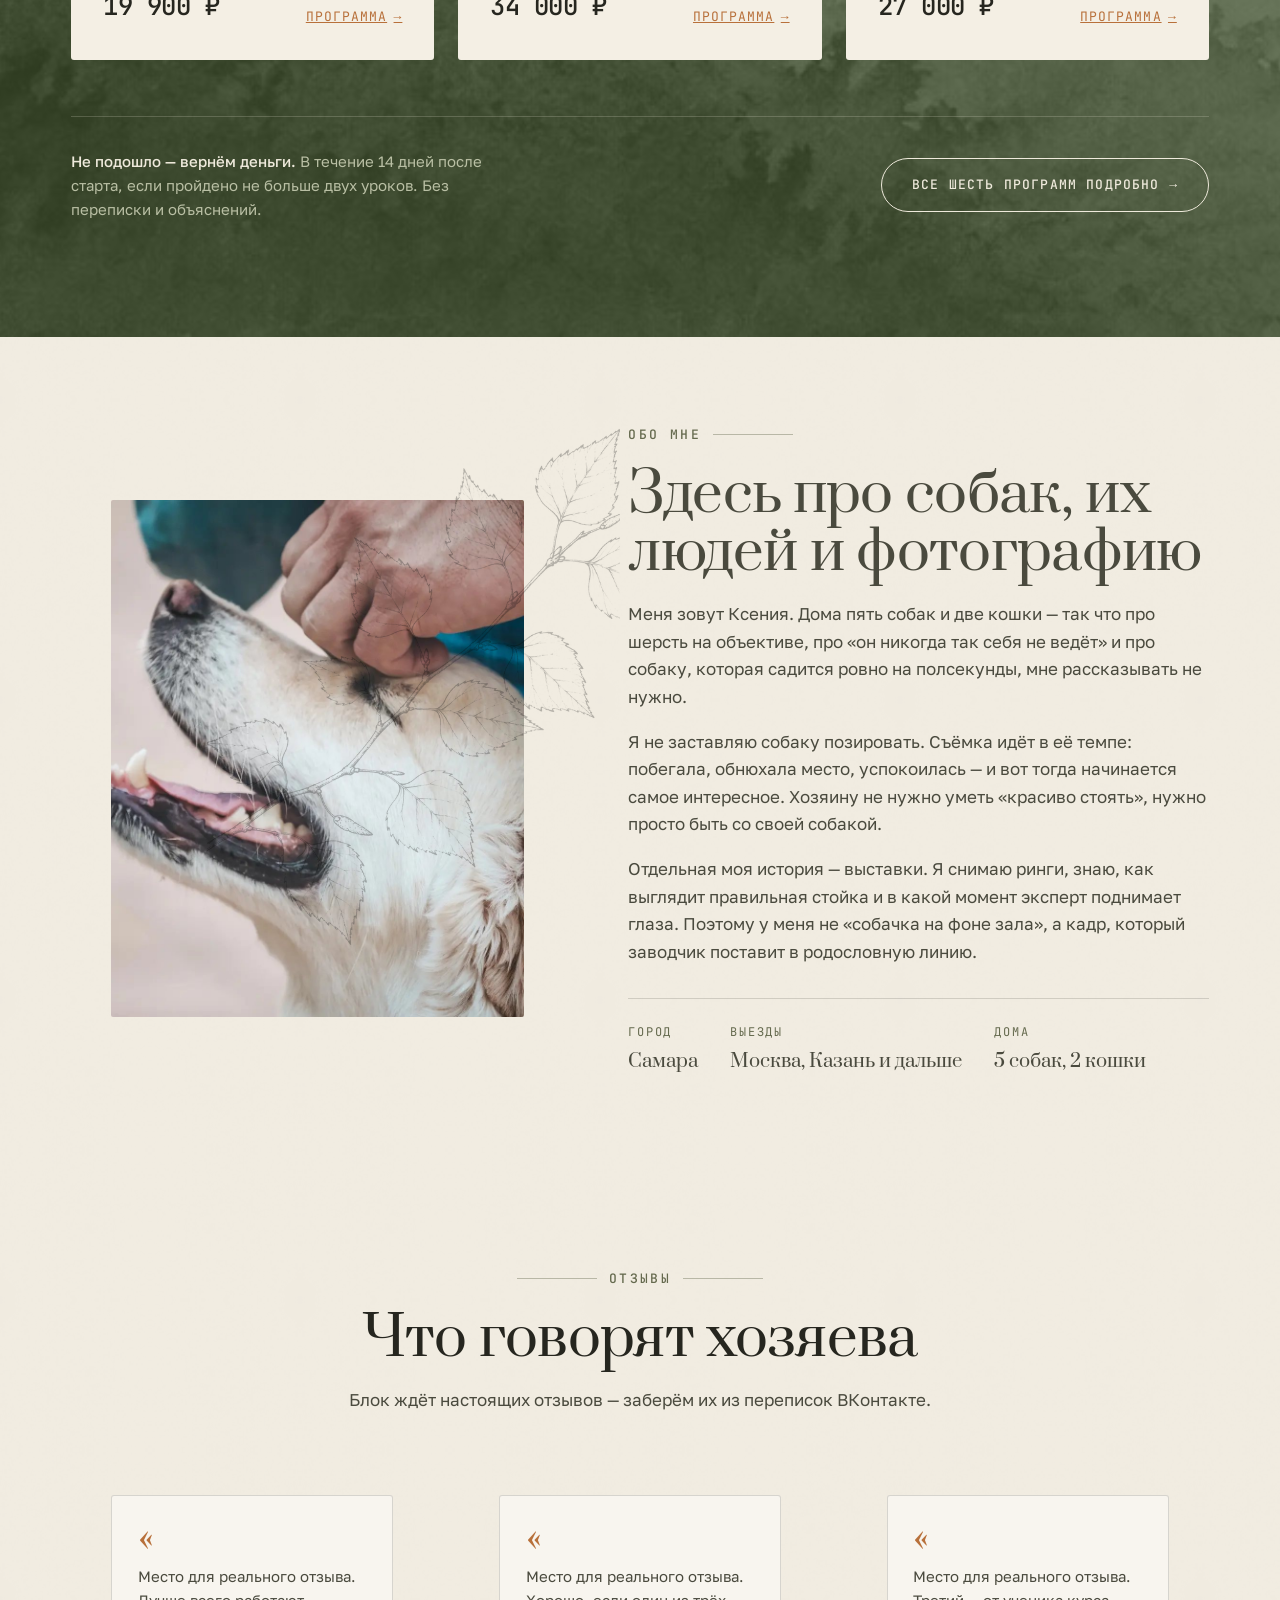
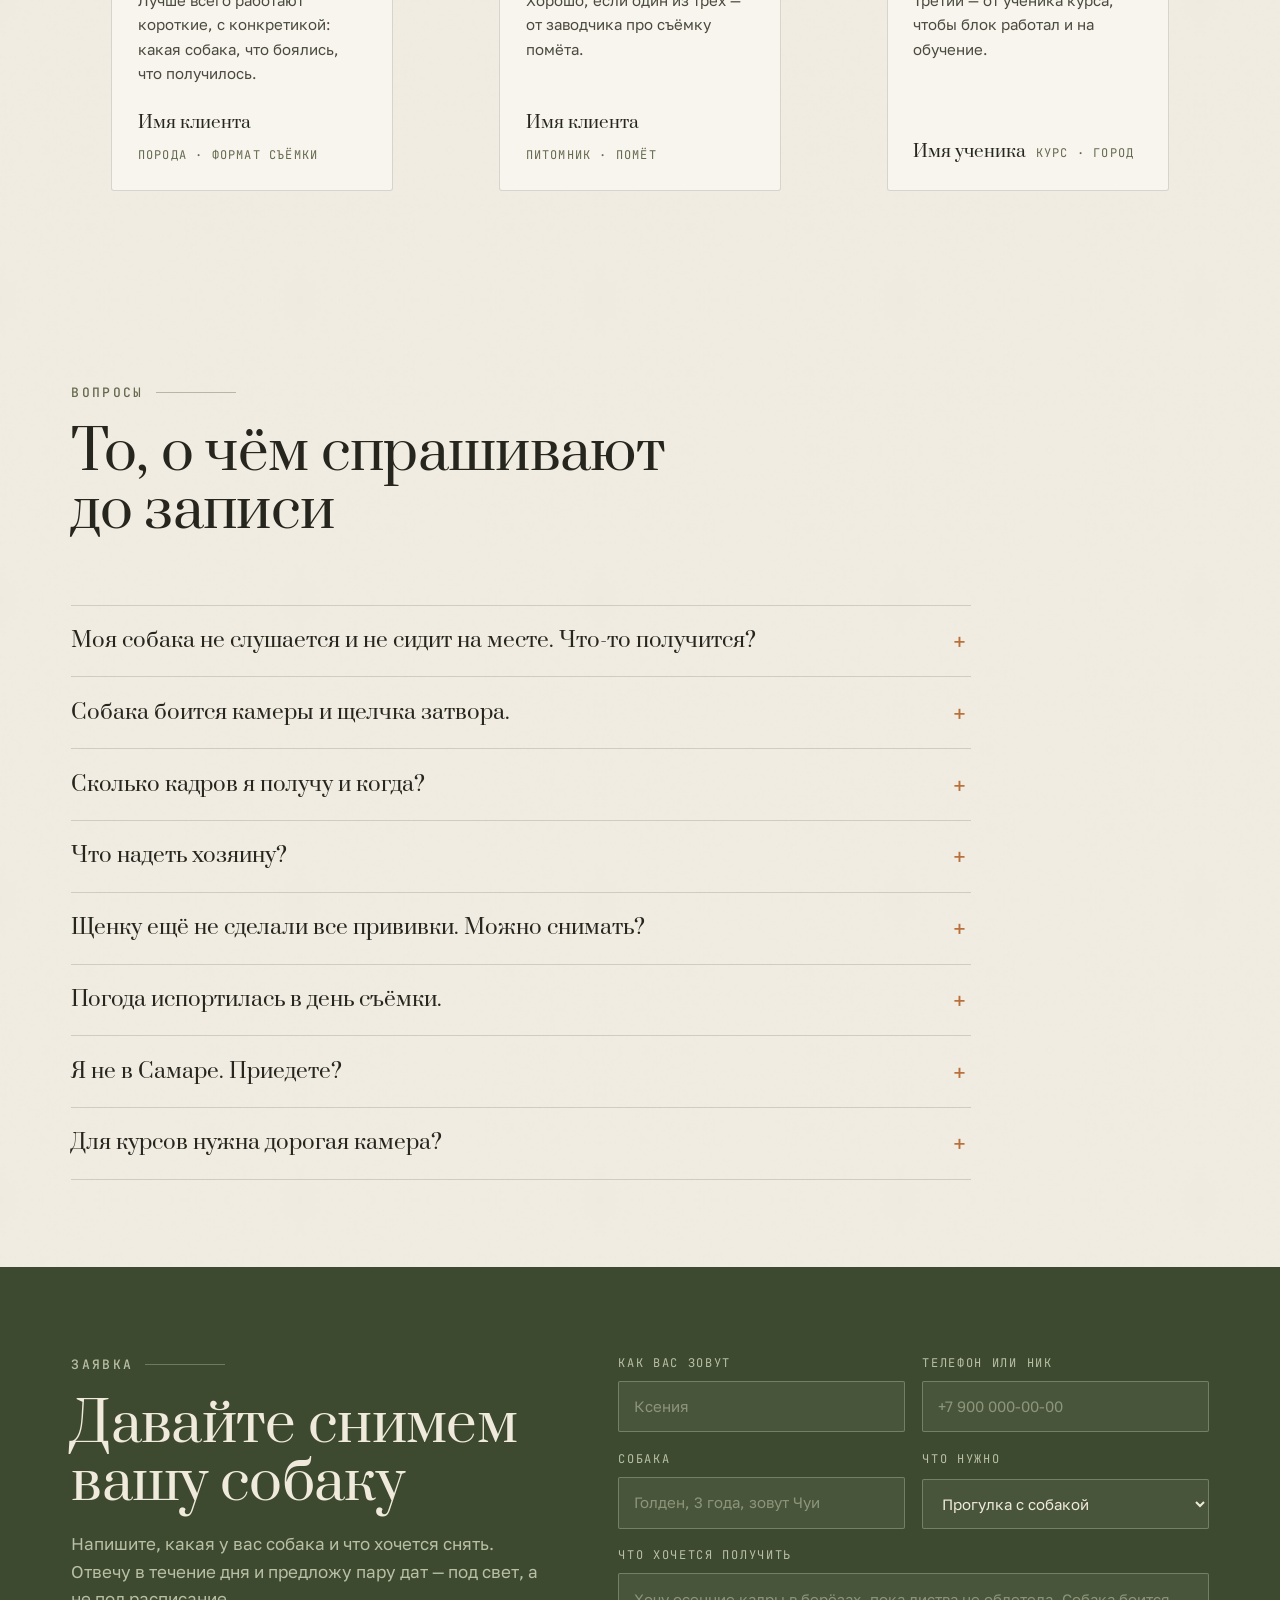
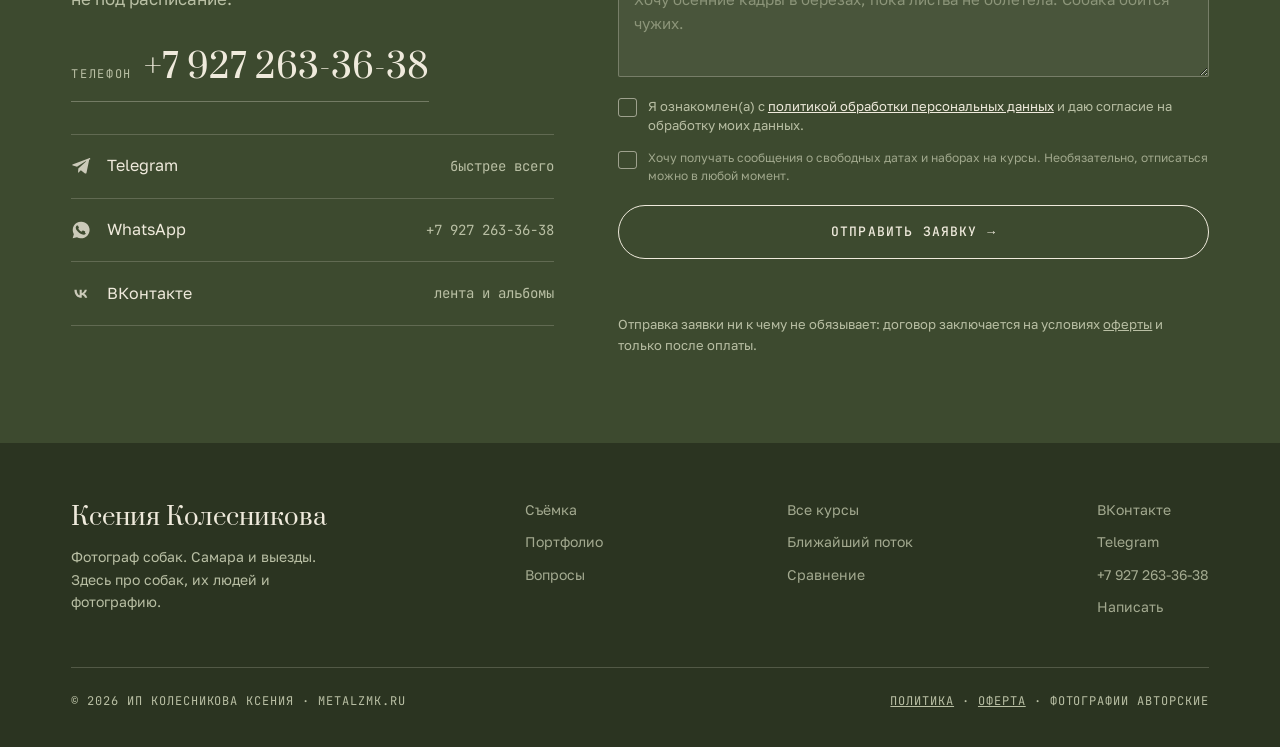
==== commit e276cda9: "Публичная оферта, согласие на рассылку, реквизиты оператора Добавлена публичная оферта на оказание у" ====
--- a/site/index.html
+++ b/site/index.html
@@ -26,7 +26,7 @@
 <link rel="preload" as="font" type="font/woff2" crossorigin href="assets/fonts/prata-400-cyrillic.woff2">
 <link rel="stylesheet" href="assets/css/fonts.css">
 <script>document.documentElement.classList.add('js')</script>
-<link rel="stylesheet" href="assets/css/styles.css?v=30368f2f">
+<link rel="stylesheet" href="assets/css/styles.css?v=10b65f42">
 <link rel="preload" as="image" href="assets/photos/hero-birch-jump@720.jpg" fetchpriority="high">
 
 <script type="application/ld+json">
@@ -37,6 +37,7 @@
       "@type": ["LocalBusiness", "ProfessionalService"],
       "@id": "https://metalzmk.ru/#business",
       "name": "Ксения Колесникова — фотограф собак",
+      "legalName": "ИП Колесникова Ксения",
       "description": "Фотосъёмка собак в Самаре: прогулки, портреты, щенки и помёты для заводчиков, выставочный ринг. Обучение фотографии и съёмке собак.",
       "url": "https://metalzmk.ru/",
       "image": "https://metalzmk.ru/assets/og.jpg",
@@ -761,13 +762,18 @@
         <label class="field"><span>Что хочется получить</span>
           <textarea name="message" placeholder="Хочу осенние кадры в берёзах, пока листва не облетела. Собака боится чужих."></textarea>
         </label>
-        <button class="btn btn--onolive btn--wide" type="submit">Отправить заявку <span class="btn__arr">→</span></button>
-        <p class="form__status" id="form-status" role="status" aria-live="polite"></p>
         <label class="consent">
           <input type="checkbox" name="consent" required>
           <span>Я ознакомлен(а) с <a href="/politika.html" target="_blank" rel="noopener">политикой обработки персональных данных</a> и даю согласие на обработку моих данных.</span>
         </label>
-        <p class="form__note">Рассылок не будет — только ответ на вашу заявку.</p>
+        <label class="consent consent--soft">
+          <input type="checkbox" name="mailing">
+          <span>Хочу получать сообщения о свободных датах и наборах на курсы. Необязательно, отписаться можно в любой момент.</span>
+        </label>
+
+        <button class="btn btn--onolive btn--wide" type="submit">Отправить заявку <span class="btn__arr">→</span></button>
+        <p class="form__status" id="form-status" role="status" aria-live="polite"></p>
+        <p class="form__note">Отправка заявки ни к чему не обязывает: договор заключается на условиях <a href="/oferta.html" target="_blank" rel="noopener">оферты</a> и только после оплаты.</p>
       </form>
     </div>
   </section>
@@ -798,8 +804,8 @@
       </nav>
     </div>
     <div class="site-foot__bottom">
-      <span>© <span id="year">2026</span> Ксения Колесникова · metalzmk.ru</span>
-      <span><a href="/politika.html">Политика персональных данных</a> · Все фотографии авторские</span>
+      <span>© <span id="year">2026</span> ИП Колесникова Ксения · metalzmk.ru</span>
+      <span><a href="/politika.html">Политика</a> · <a href="/oferta.html">Оферта</a> · Фотографии авторские</span>
     </div>
   </div>
 </footer>
@@ -836,6 +842,6 @@
   </div>
 </div>
 
-<script src="assets/js/main.js?v=b6a51c27" defer></script>
+<script src="assets/js/main.js?v=30f866e3" defer></script>
 </body>
 </html>
--- a/site/assets/css/styles.css
+++ b/site/assets/css/styles.css
@@ -1417,3 +1417,8 @@
   .js .fab__btn[data-ping="true"] { animation: none; }
   .fab__btn { transition: none; }
 }
+
+/* Согласие на рассылку — добровольное, поэтому тише обязательного */
+.consent--soft { color: rgba(185, 191, 164, .8); font-size: .75rem; }
+.consent { margin-block: .15rem; }
+.consent + .consent { margin-top: -.4rem; }
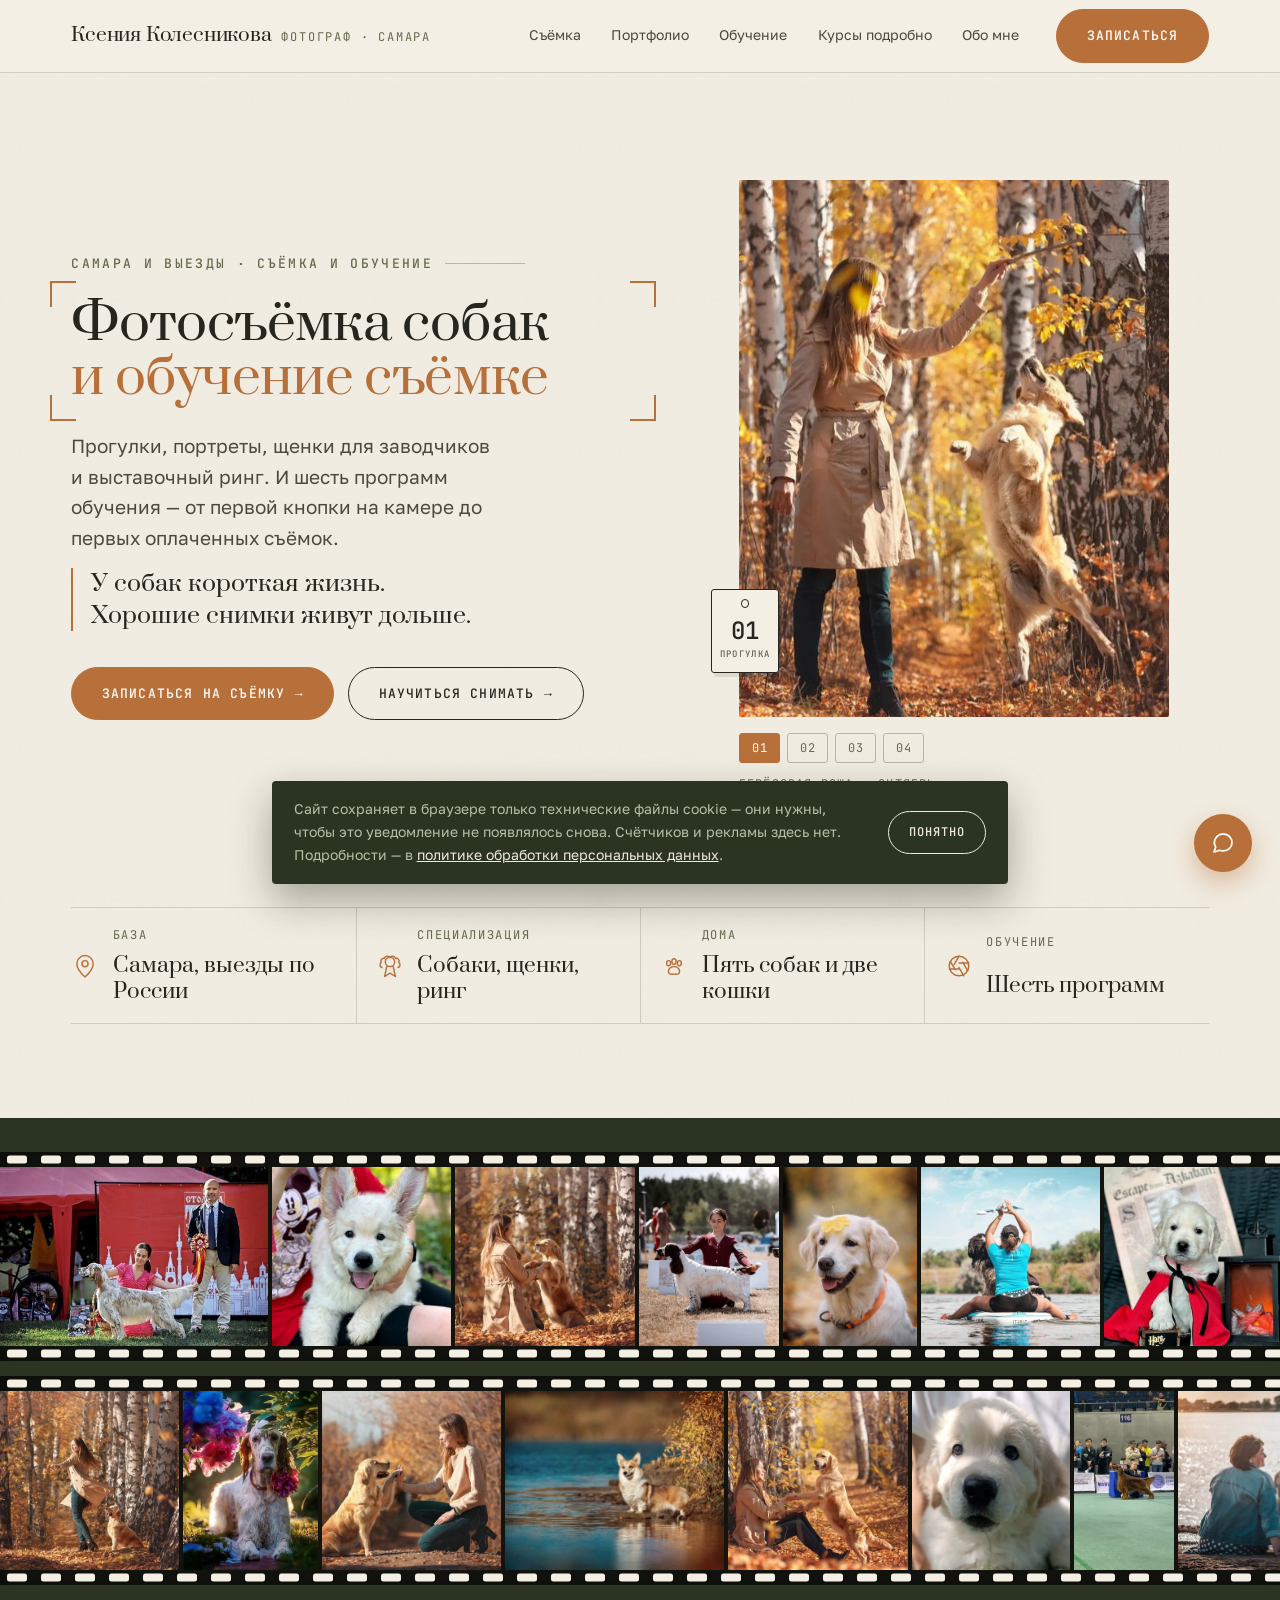
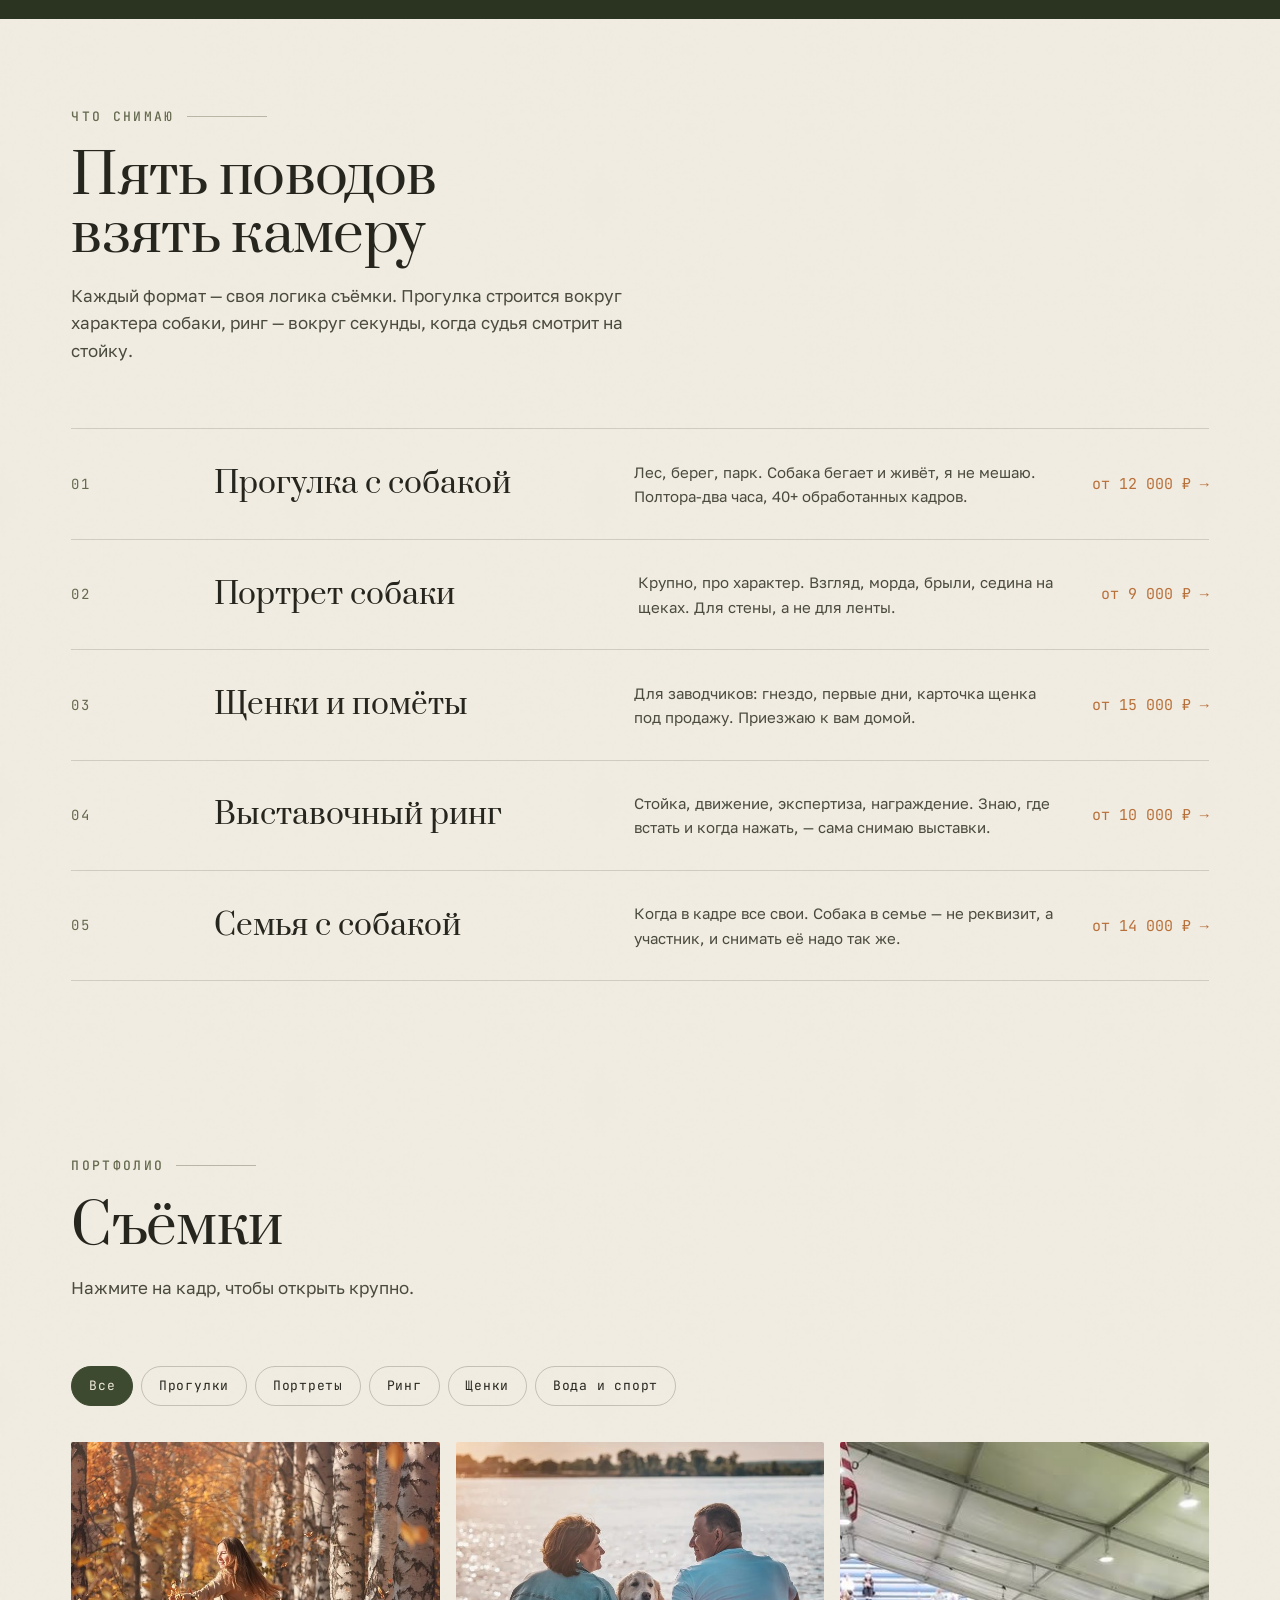
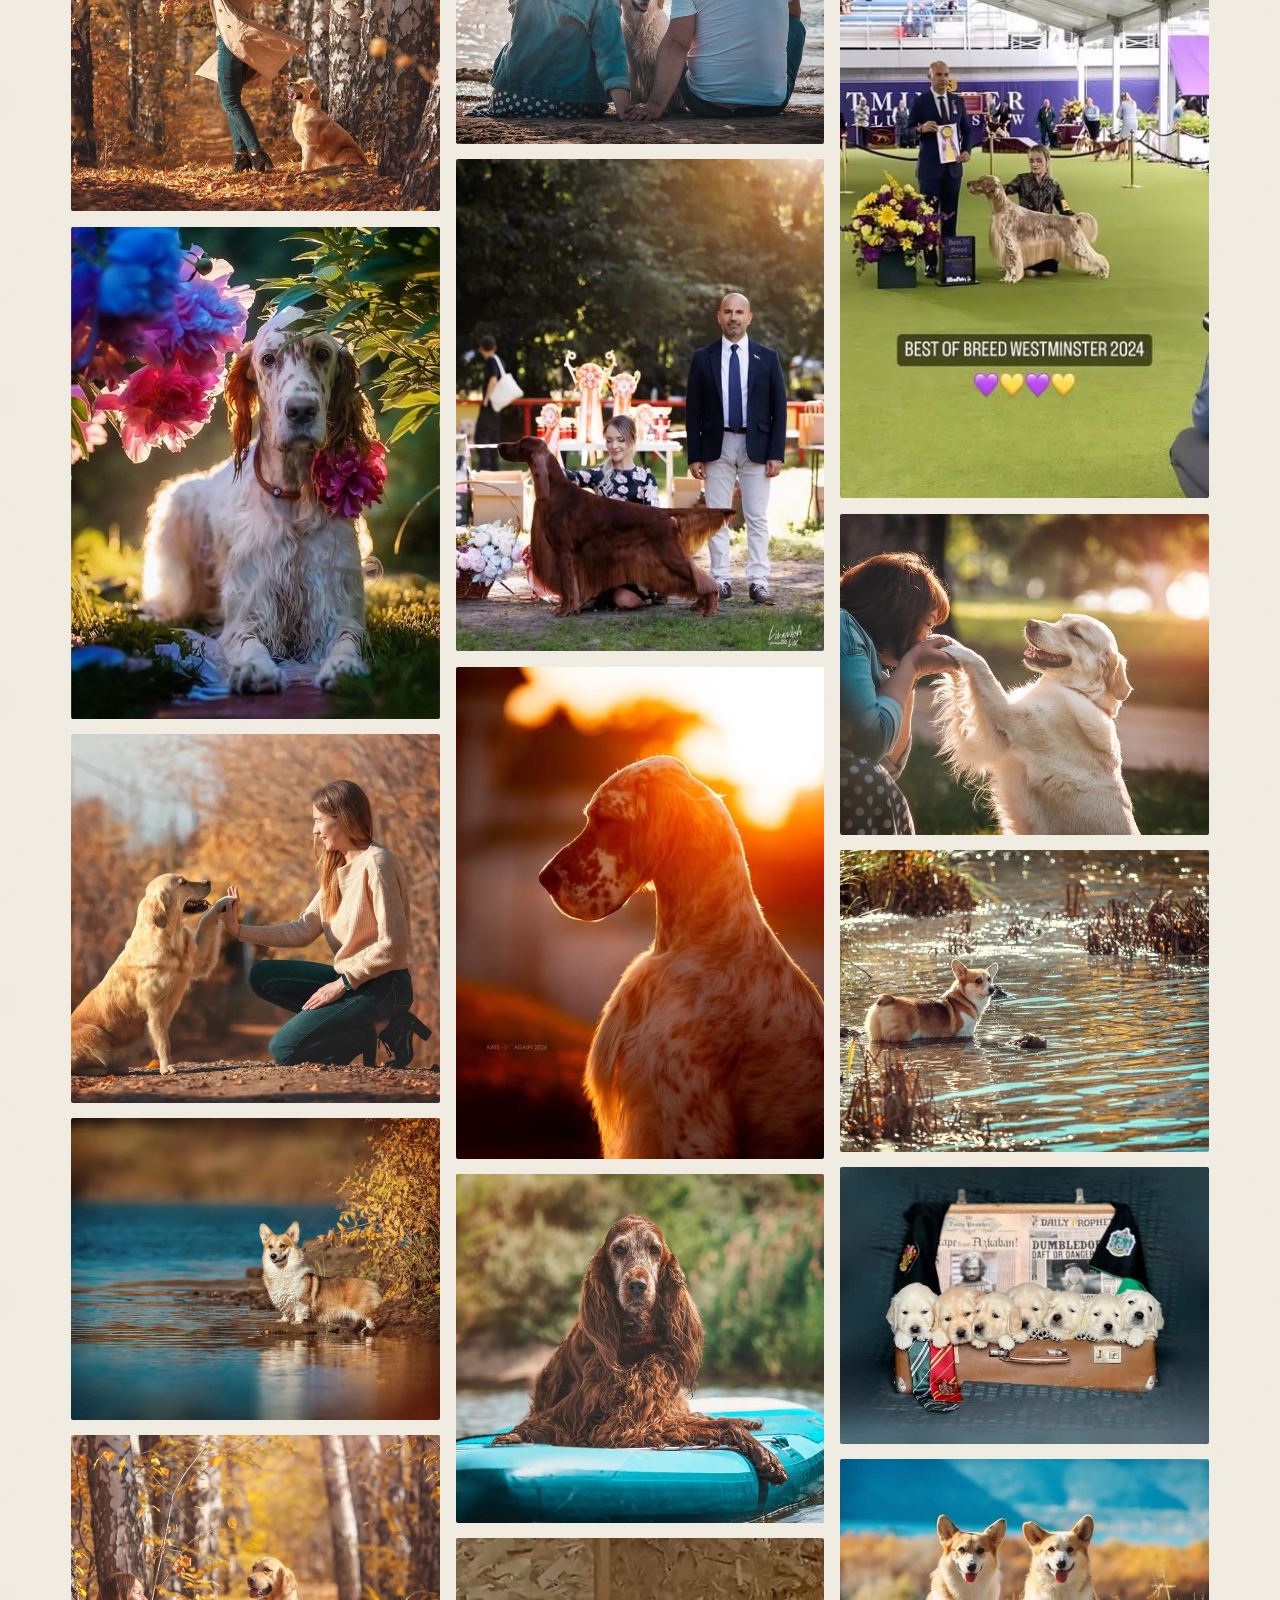
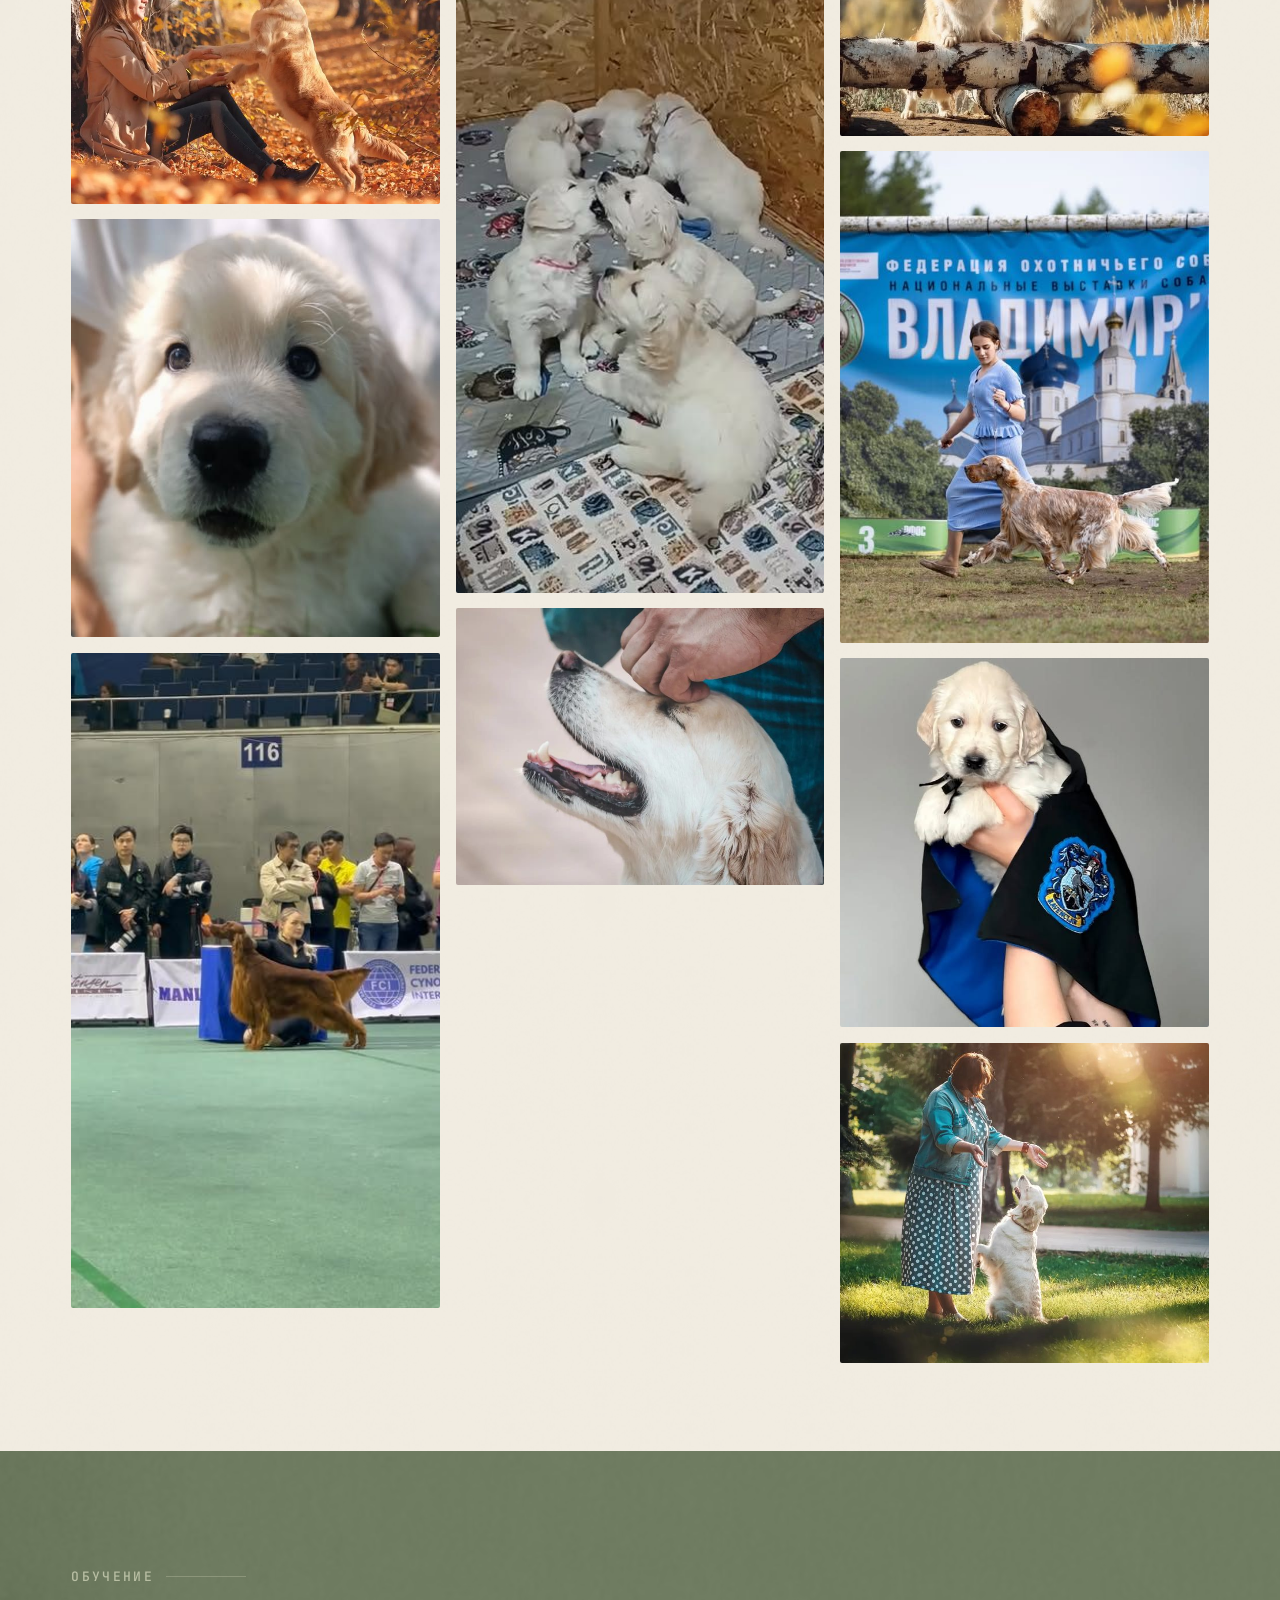
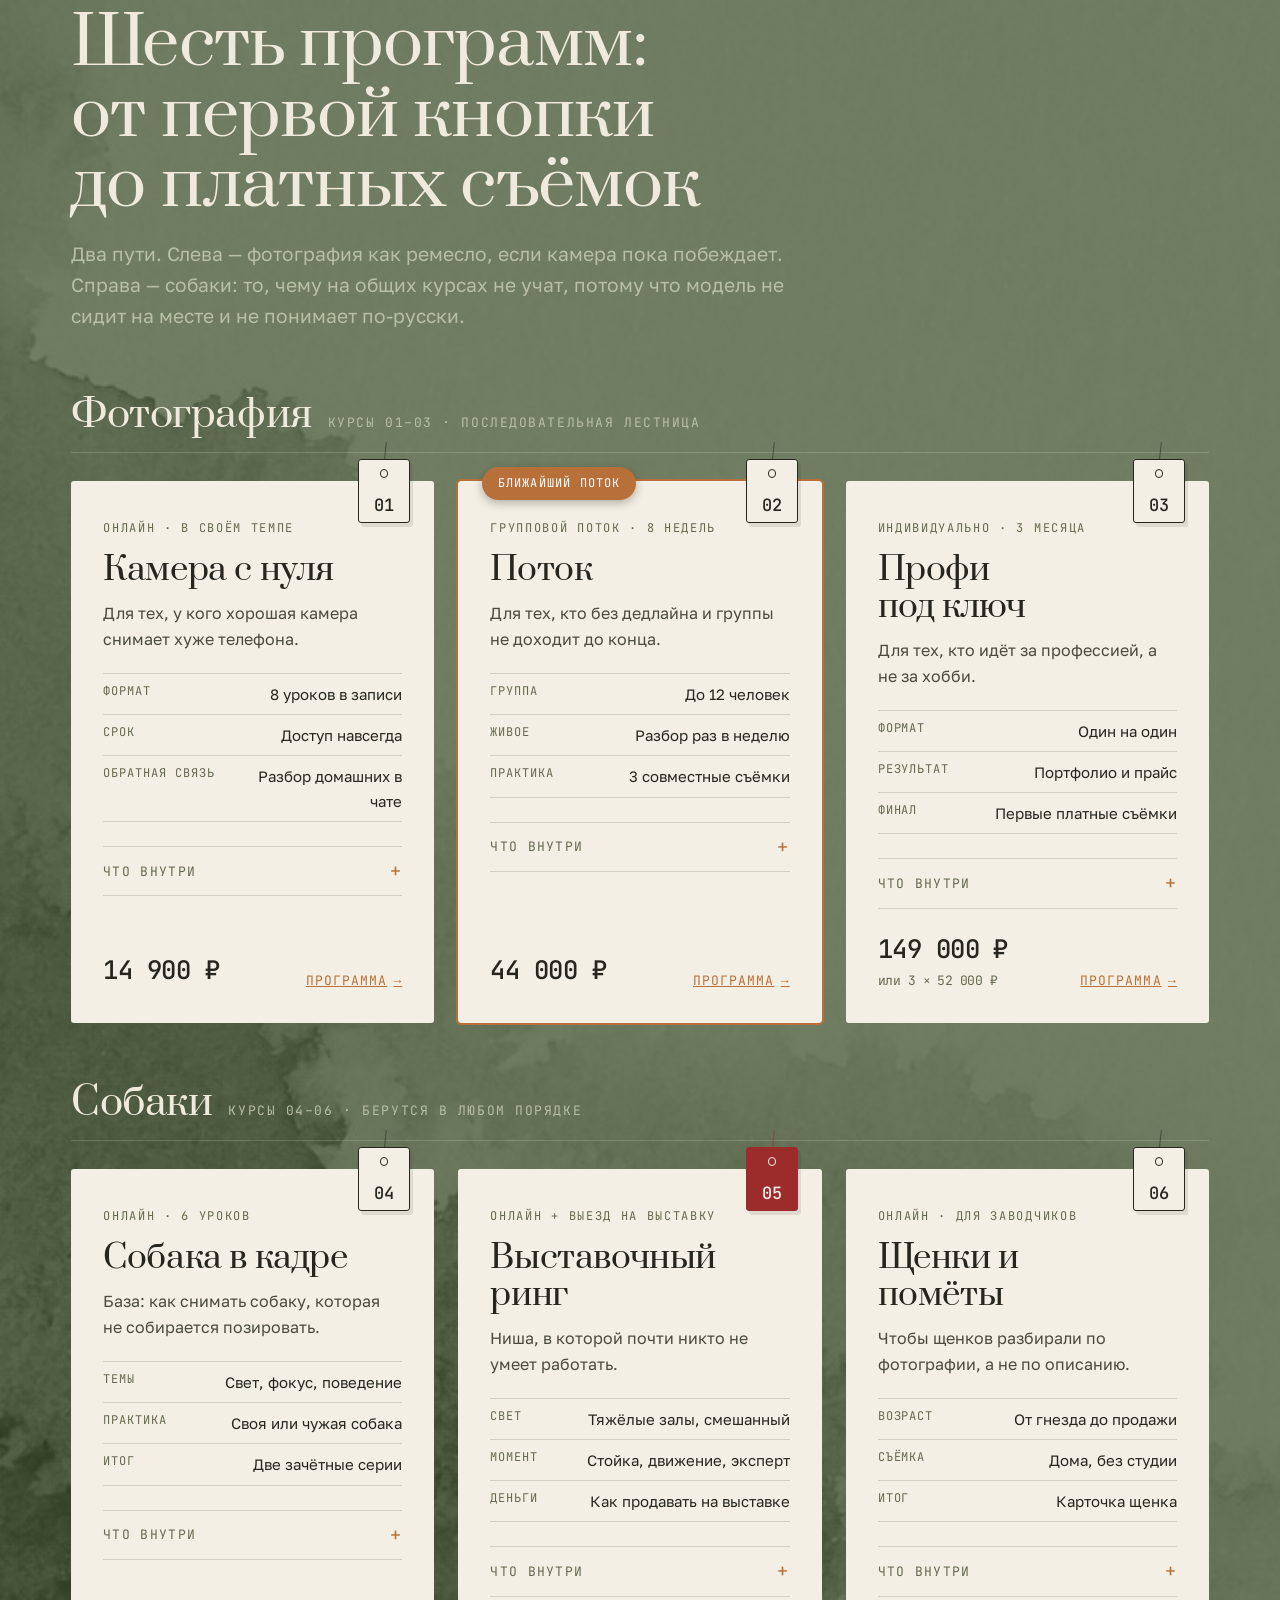
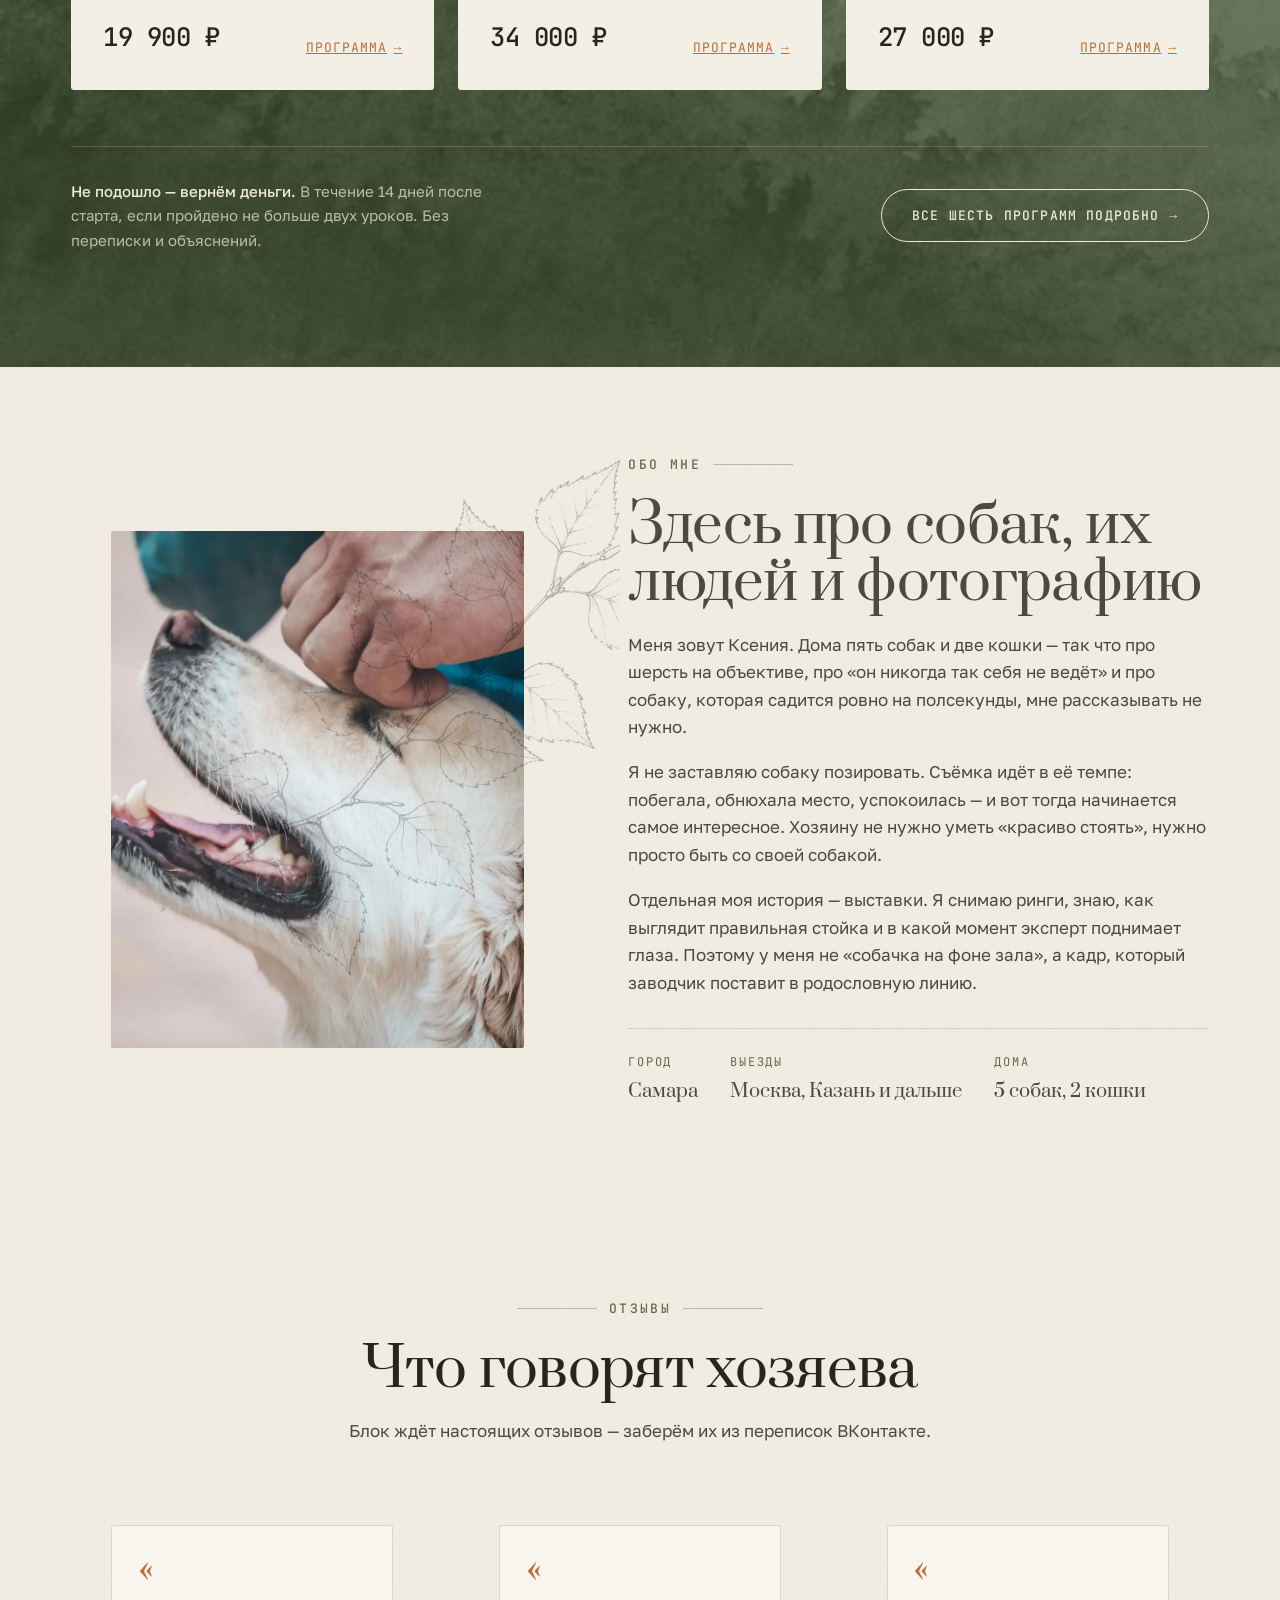
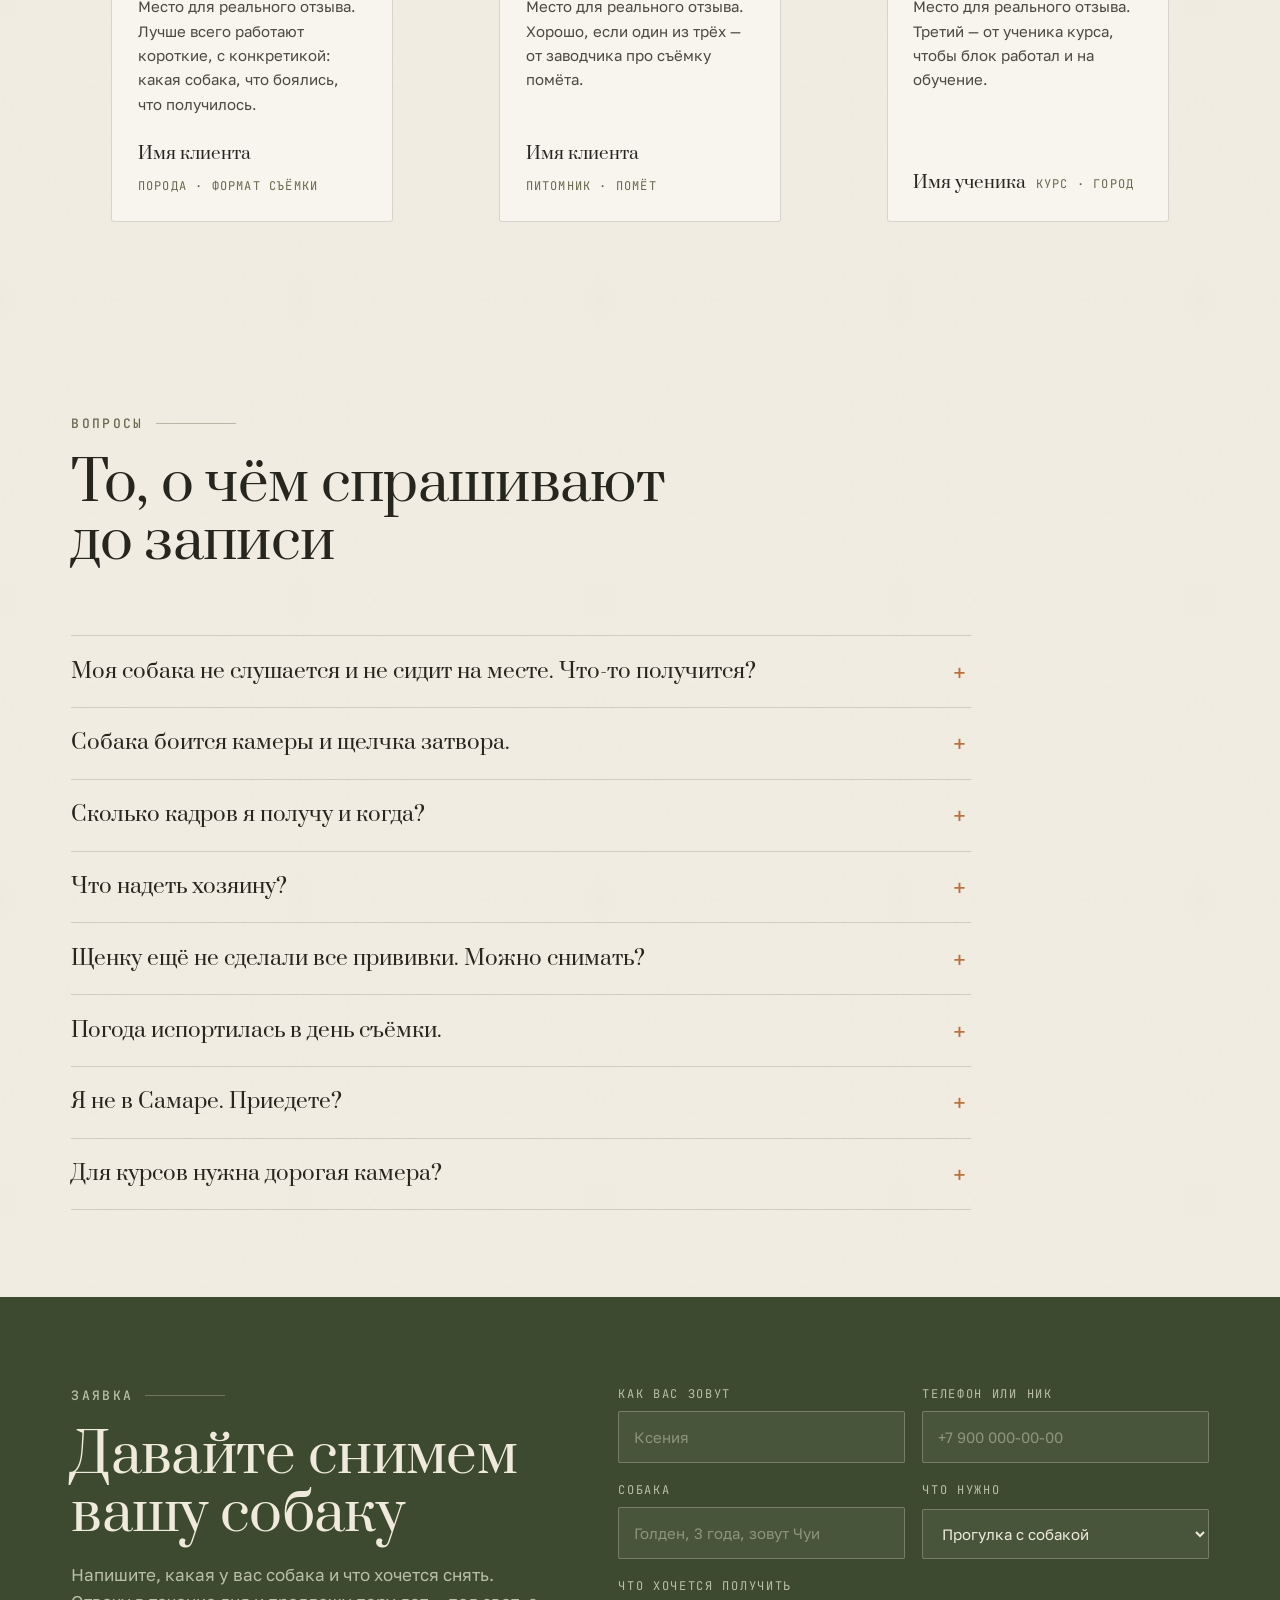
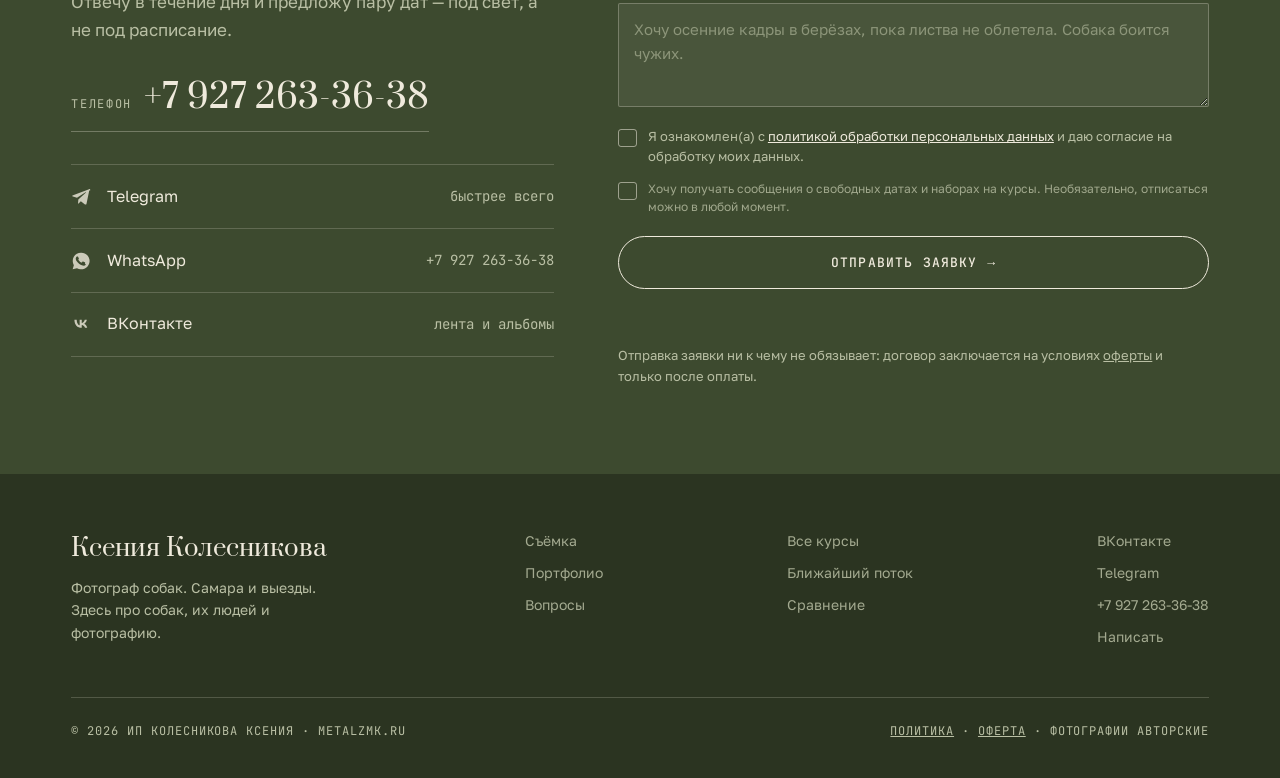
==== commit fda6d3d8: "Убран скачок вёрстки при смене слайда в первом экране Подпись под каруселью меняется вместе с кадром" ====
--- a/site/index.html
+++ b/site/index.html
@@ -26,7 +26,7 @@
 <link rel="preload" as="font" type="font/woff2" crossorigin href="assets/fonts/prata-400-cyrillic.woff2">
 <link rel="stylesheet" href="assets/css/fonts.css">
 <script>document.documentElement.classList.add('js')</script>
-<link rel="stylesheet" href="assets/css/styles.css?v=10b65f42">
+<link rel="stylesheet" href="assets/css/styles.css?v=53e9b82d">
 <link rel="preload" as="image" href="assets/photos/hero-birch-jump@720.jpg" fetchpriority="high">
 
 <script type="application/ld+json">
@@ -202,9 +202,9 @@
         <div class="hero__bar">
           <div class="hero__dots" role="tablist" aria-label="Направления съёмки">
             <button class="hero__dot" role="tab" aria-selected="true" data-caption="Берёзовая роща · октябрь" data-tag="прогулка" aria-label="Прогулка"><span>01</span></button>
-            <button class="hero__dot" role="tab" aria-selected="false" data-caption="Выставочный ринг · экспертиза" data-tag="ринг" aria-label="Ринг"><span>02</span></button>
-            <button class="hero__dot" role="tab" aria-selected="false" data-caption="Чему учу на курсах" data-tag="обучение" aria-label="Обучение"><span>03</span></button>
-            <button class="hero__dot" role="tab" aria-selected="false" data-caption="Щенки и помёты · для заводчиков" data-tag="щенки" aria-label="Щенки"><span>04</span></button>
+            <button class="hero__dot" role="tab" aria-selected="false" data-caption="Выставочный ринг · стойка" data-tag="ринг" aria-label="Ринг"><span>02</span></button>
+            <button class="hero__dot" role="tab" aria-selected="false" data-caption="Кадр из разбора на курсе" data-tag="обучение" aria-label="Обучение"><span>03</span></button>
+            <button class="hero__dot" role="tab" aria-selected="false" data-caption="Щенки · для заводчиков" data-tag="щенки" aria-label="Щенки"><span>04</span></button>
           </div>
           <figcaption class="hero__caption" id="hero-note">Берёзовая роща · октябрь</figcaption>
         </div>
--- a/site/assets/css/styles.css
+++ b/site/assets/css/styles.css
@@ -1207,9 +1207,15 @@
   to   { filter: none; transform: scale(1); }
 }
 
+/* Подпись меняется вместе со слайдом, и длина текста у направлений разная.
+   Во флекс-ряду она то помещалась рядом с переключателями, то перескакивала
+   на вторую строку — высота ряда прыгала с 30 до 78px, а вместе с ней
+   дёргалась вся страница. Сетка ставит подпись на свою строку всегда,
+   поэтому высота не зависит от длины текста. */
 .hero__bar {
-  display: flex; align-items: center; justify-content: space-between;
-  gap: 1rem; flex-wrap: wrap;
+  display: grid;
+  justify-items: start;
+  gap: .7rem;
   margin-top: 1rem;
 }
 .hero__dots { display: flex; gap: .4rem; }
@@ -1231,6 +1237,7 @@
 .hero__caption {
   position: static;
   color: var(--label);
+  min-height: 1.5em;   /* строка зарезервирована, даже если текст короткий */
 }
 
 @media (max-width: 860px) {
